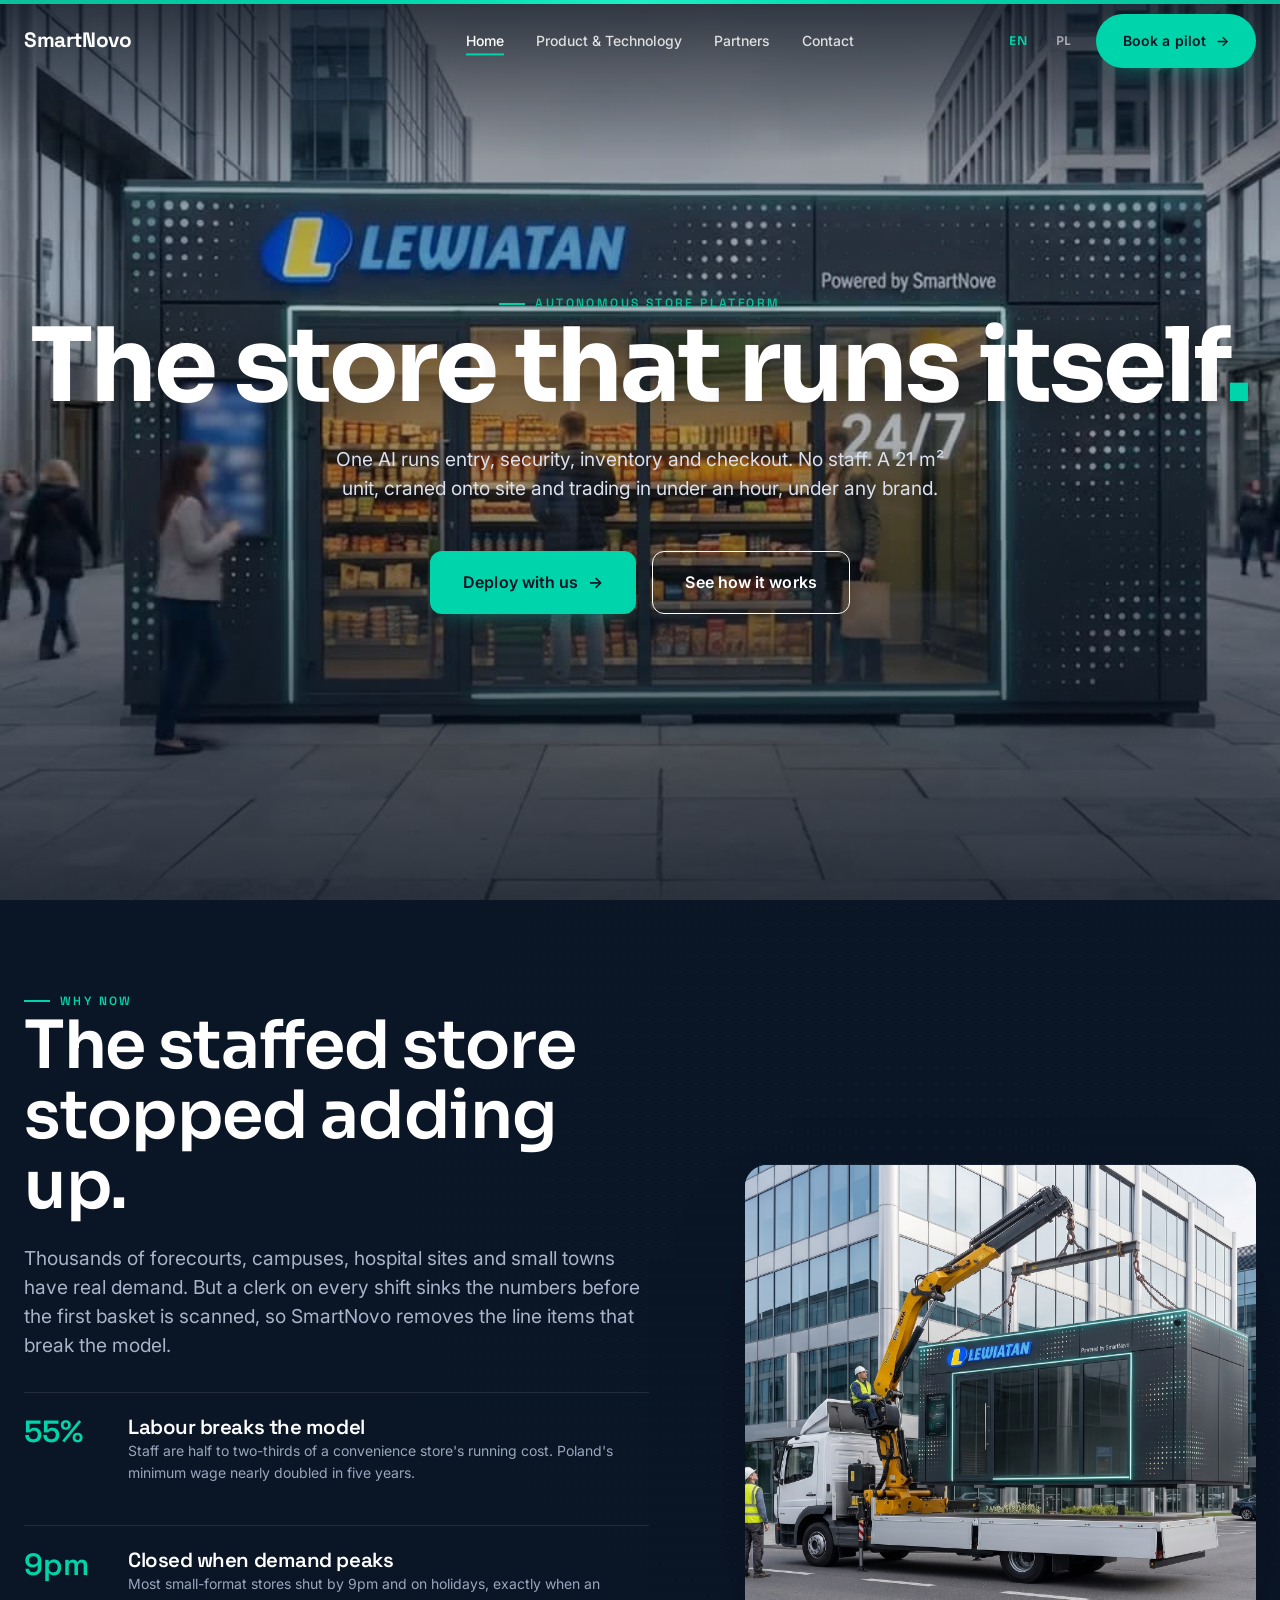
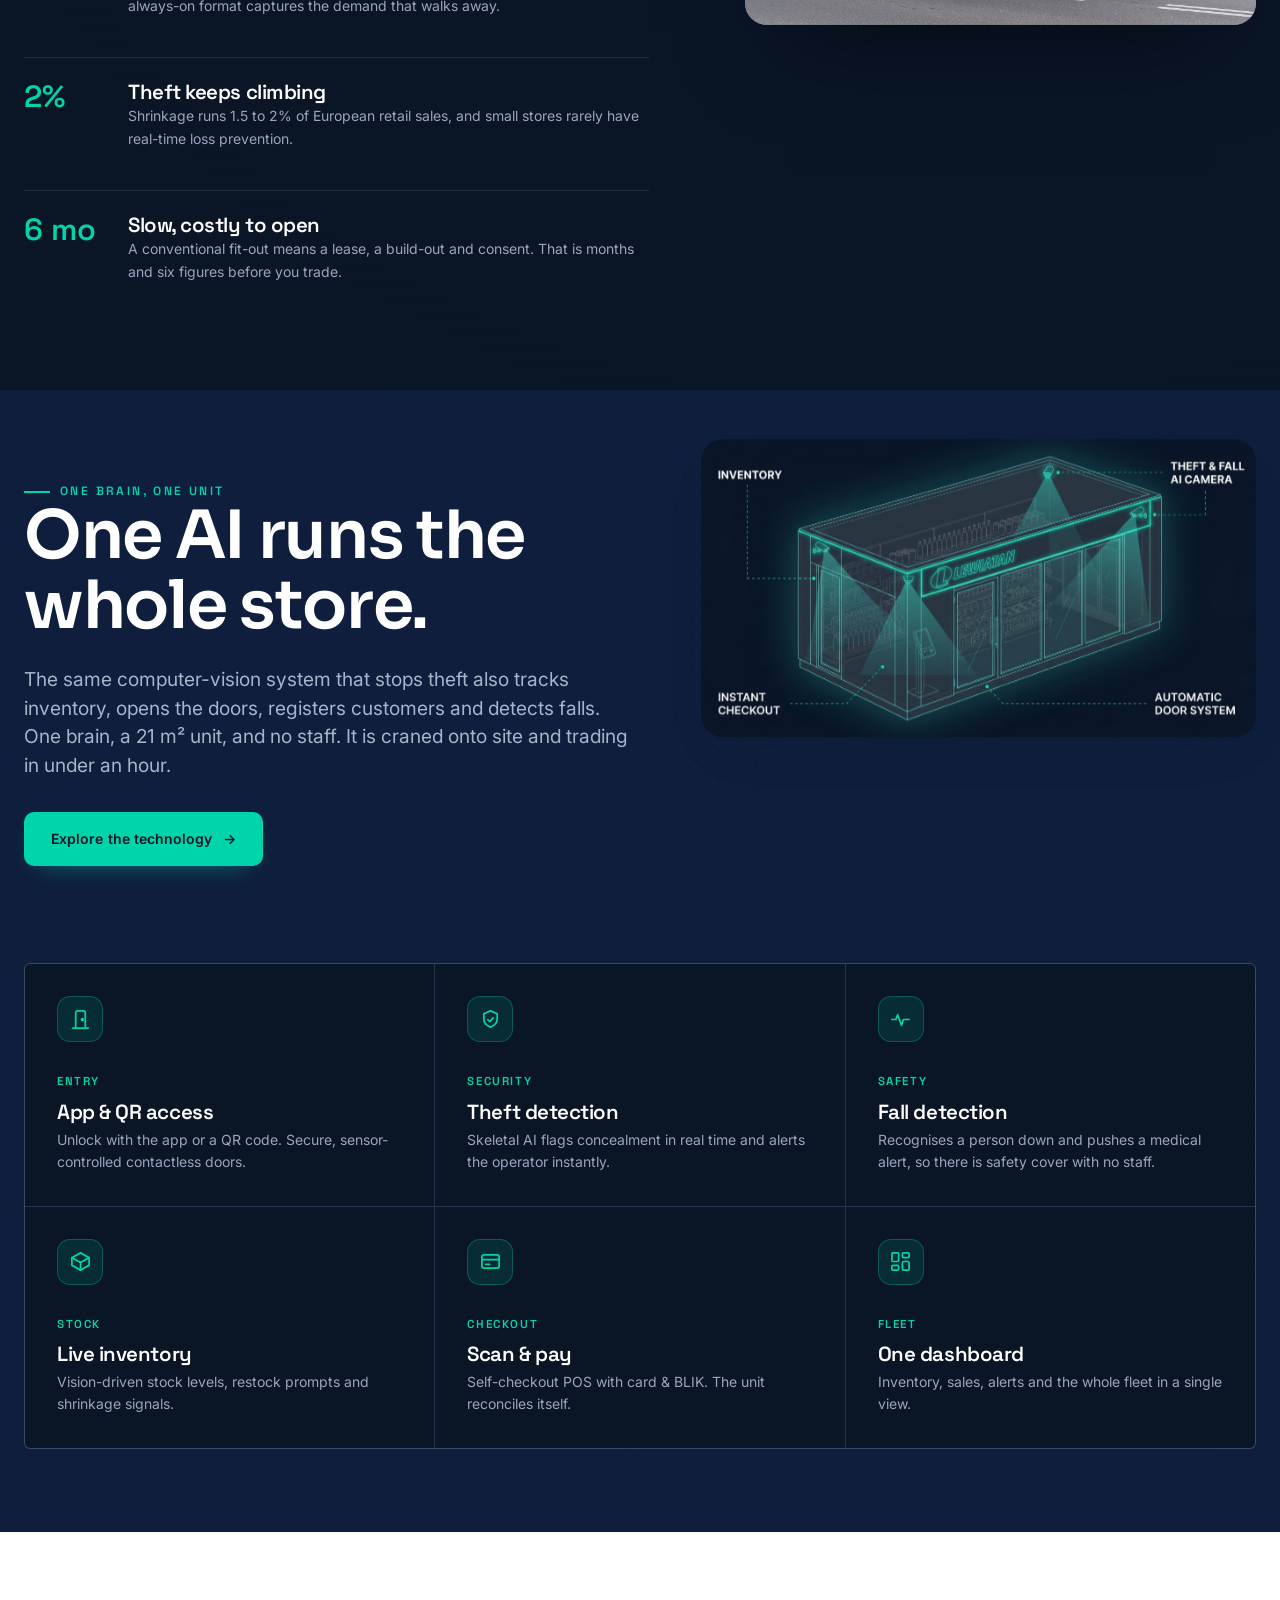
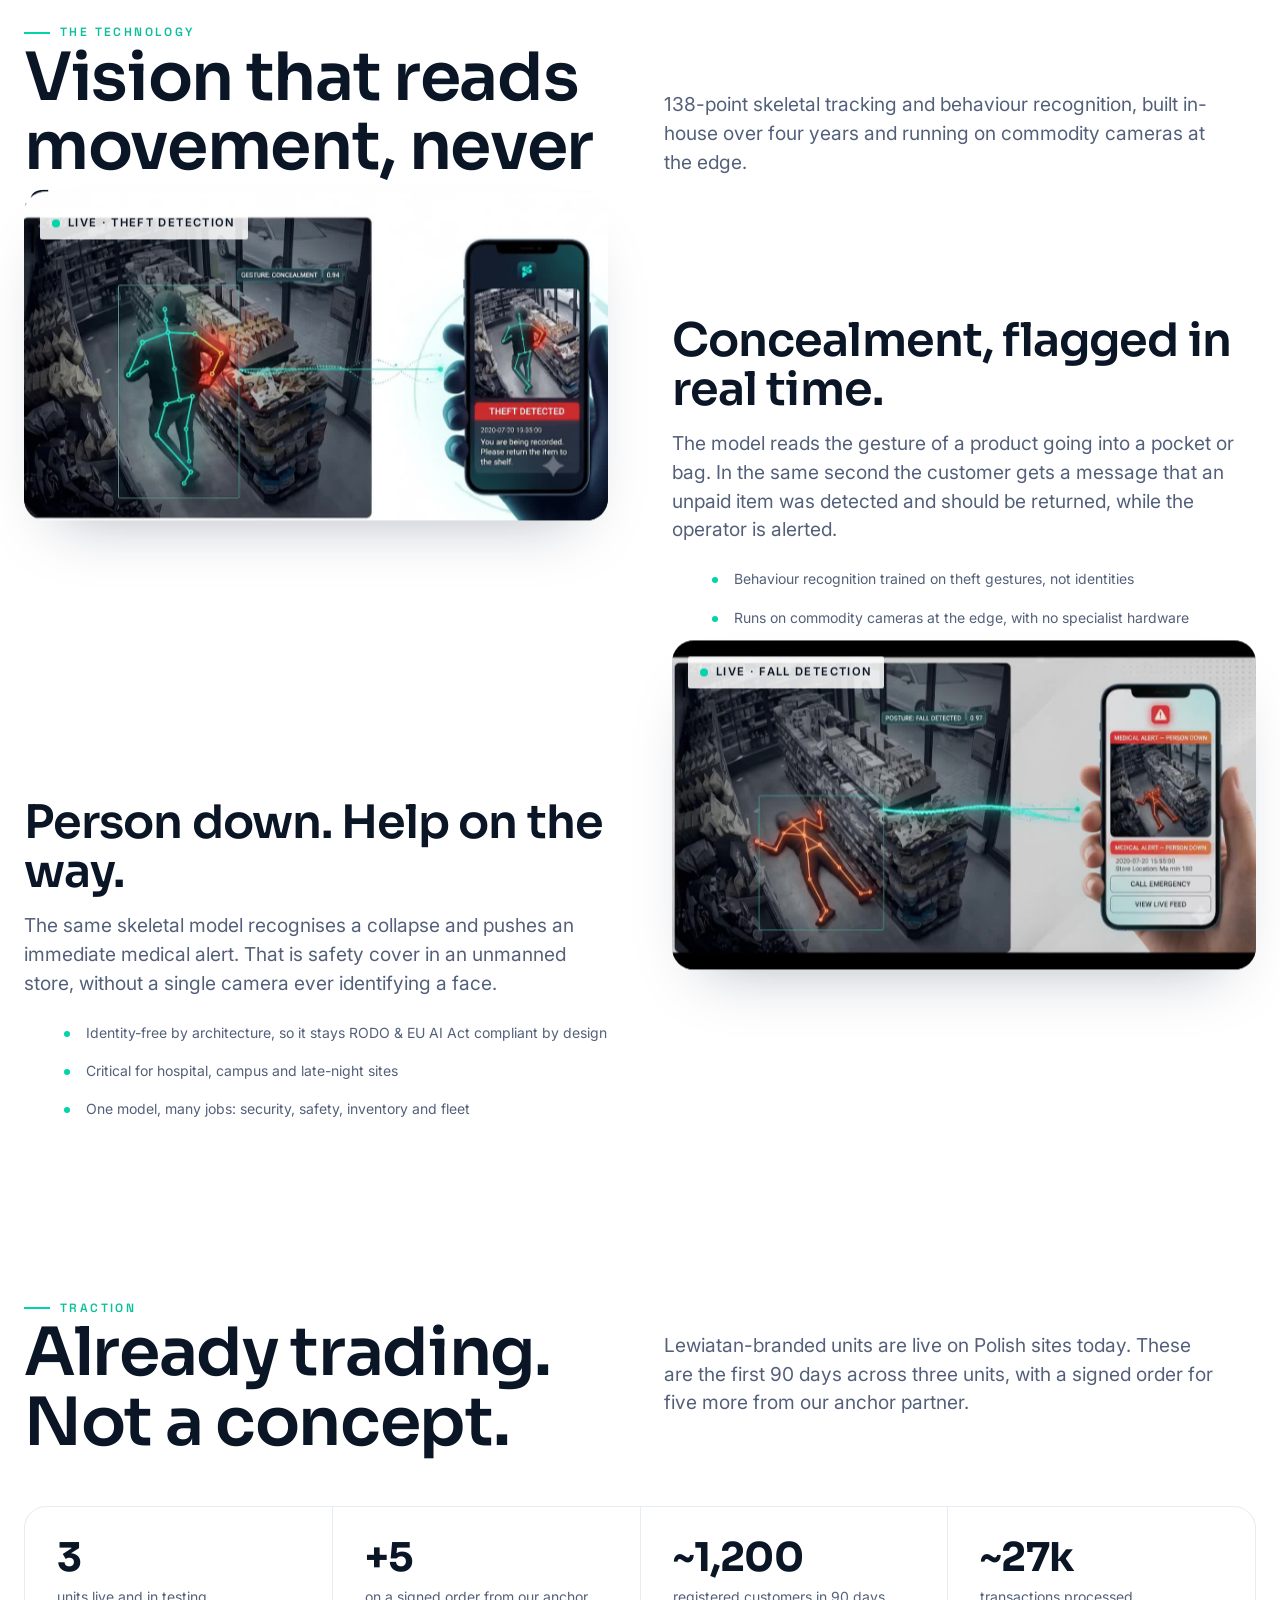
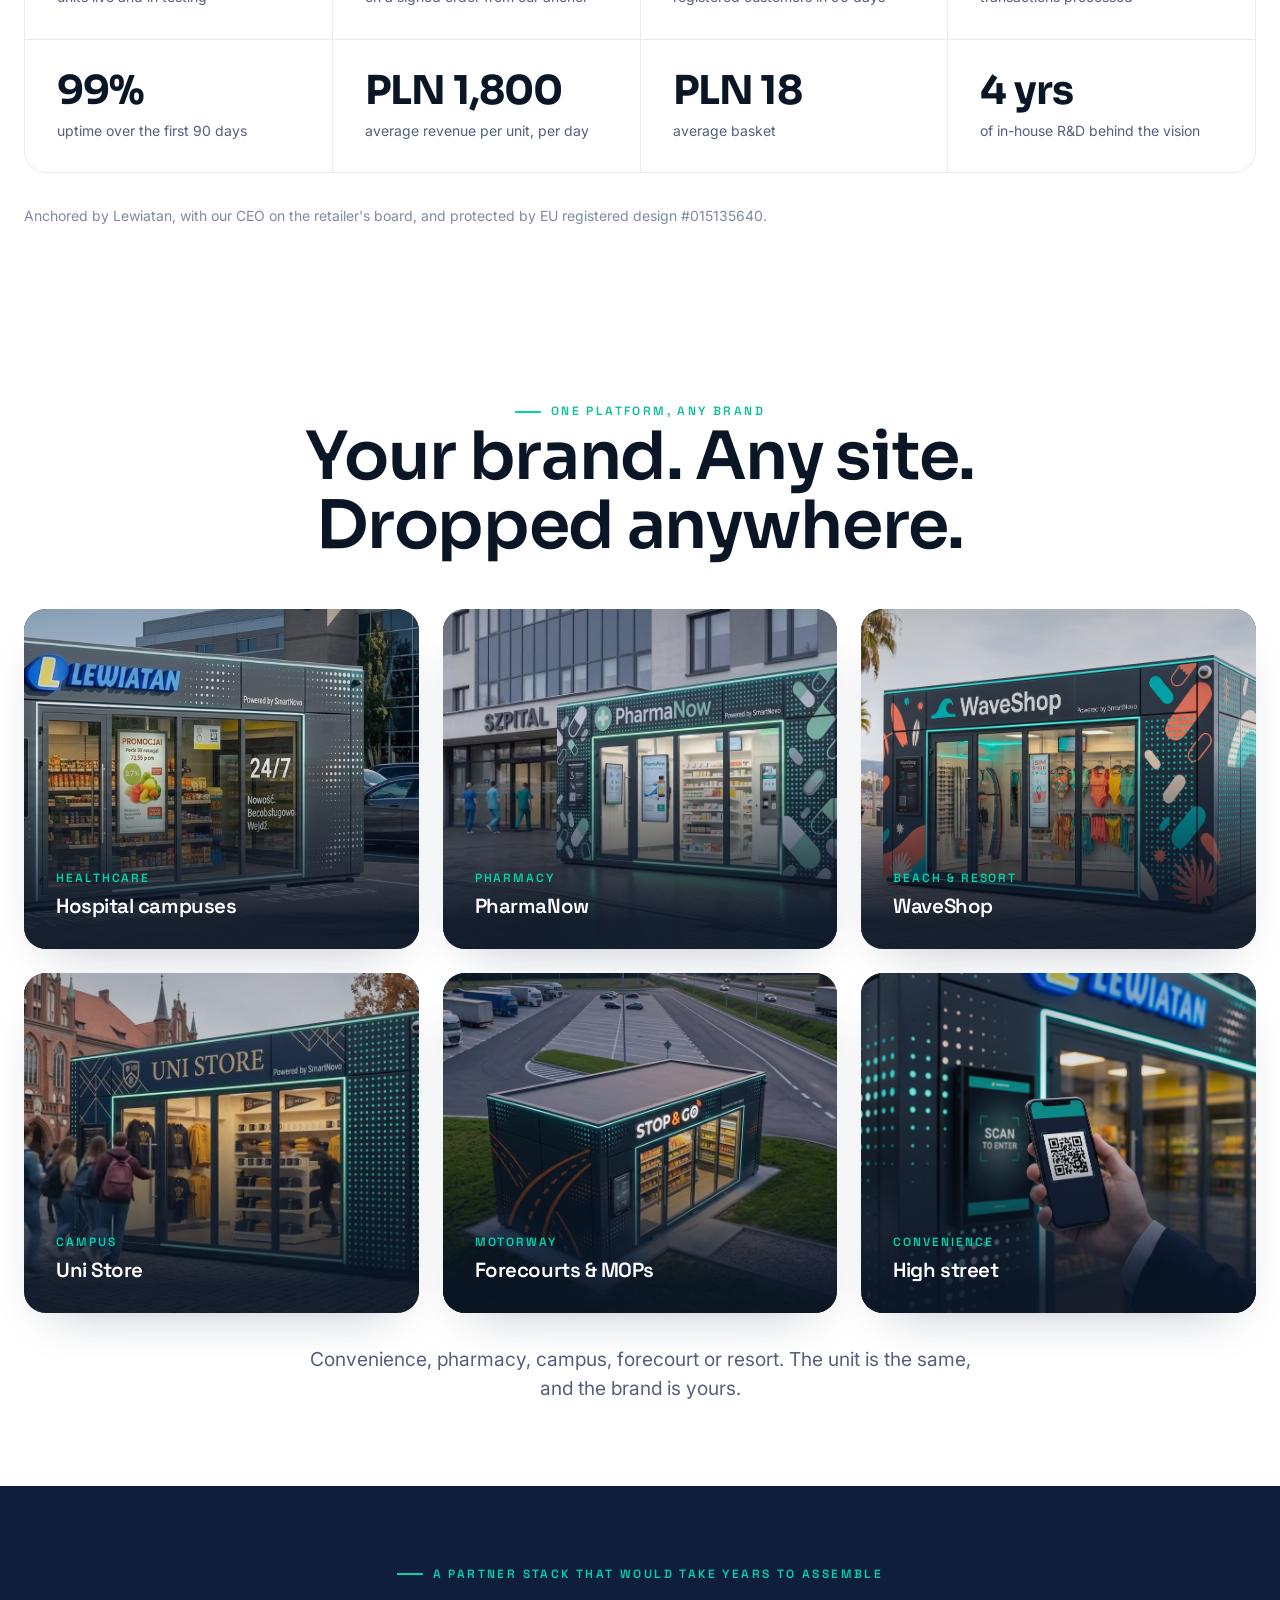
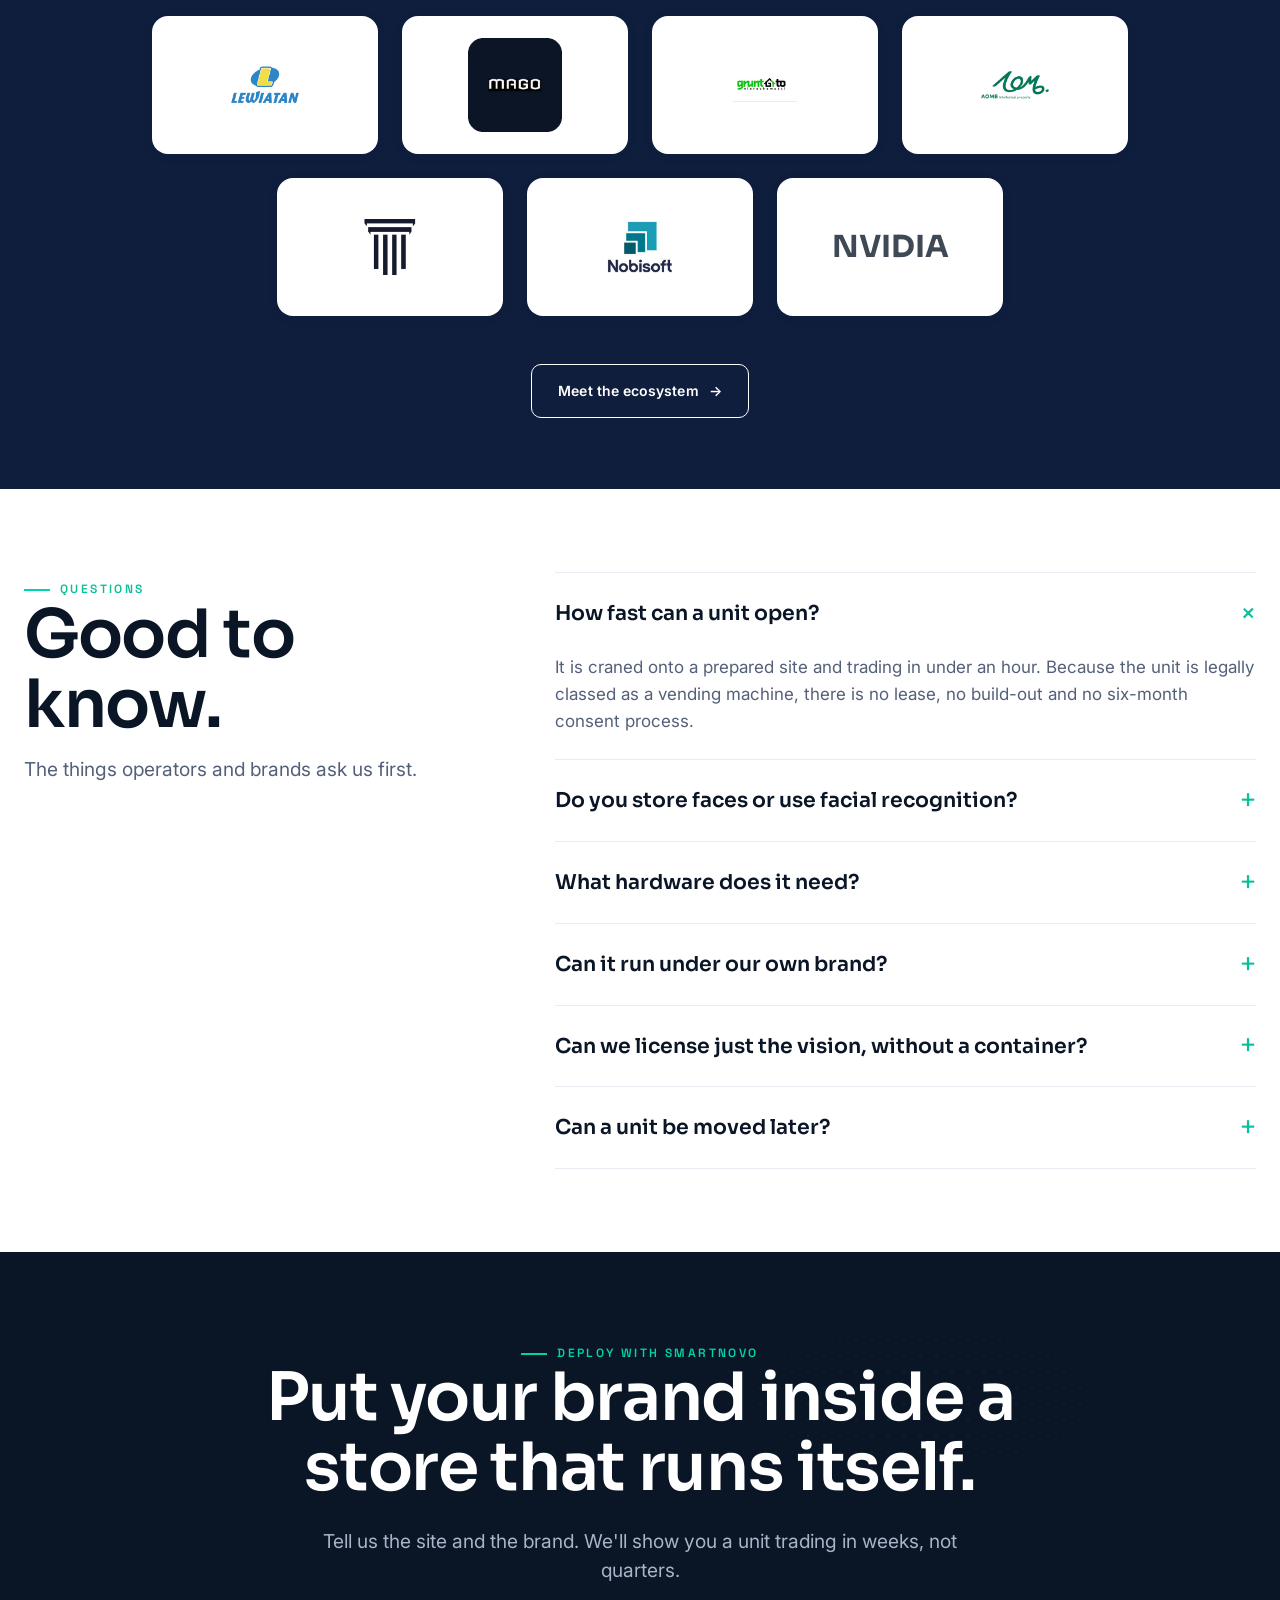
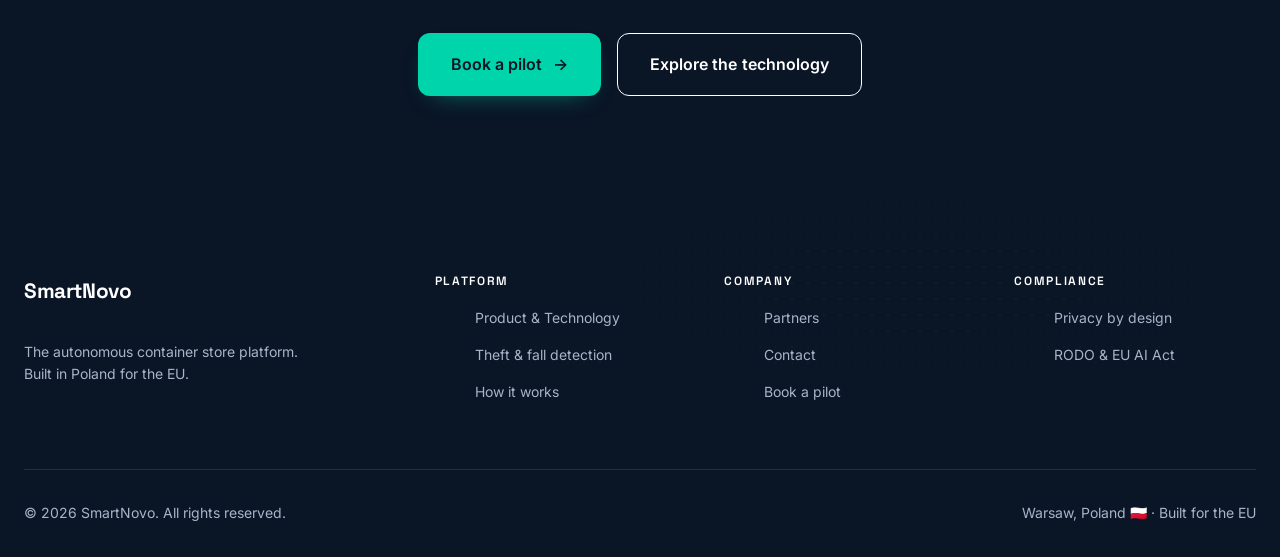
==== index.html @ 21bffcd6 "SmartNovo marketing site: EN + PL, autonomous store platform Static site (HTML/CSS/JS) with hero vid" ====
<!DOCTYPE html>
<html lang="en">
<head>
<meta charset="UTF-8">
<meta name="viewport" content="width=device-width, initial-scale=1.0">
<title>SmartNovo · The store that runs itself</title>
<meta name="description" content="SmartNovo is an autonomous container store platform. One AI runs entry, security, inventory and checkout with no staff, and it relocates in an hour. Built in Poland for the EU.">
<link rel="icon" href="assets/img/favicon.svg" type="image/svg+xml">
<link rel="preconnect" href="https://fonts.googleapis.com">
<link rel="preconnect" href="https://fonts.gstatic.com" crossorigin>
<link href="https://fonts.googleapis.com/css2?family=Sora:wght@400;500;600;700;800&family=Inter:wght@400;500;600;700&family=Space+Grotesk:wght@500;600;700&display=swap" rel="stylesheet">
<link rel="stylesheet" href="css/style.css">
</head>
<body>

<span class="led-topbar"><span class="led-strip"></span></span>

<!-- HEADER -->
<header class="site-header" id="siteHeader">
  <div class="wrap nav">
    <a class="brand" href="index.html" aria-label="SmartNovo home">
      <span class="w">Smart<em>Novo</em></span>
    </a>
    <nav aria-label="Primary">
      <ul class="nav-links" id="navLinks">
        <li><a href="index.html" aria-current="page">Home</a></li>
        <li><a href="product.html">Product &amp; Technology</a></li>
        <li><a href="partners.html">Partners</a></li>
        <li><a href="contact.html">Contact</a></li>
      </ul>
    </nav>
    <div class="nav-cta">
      <div class="lang-switch"><a href="index.html" class="active">EN</a><span class="sep">/</span><a href="pl/index.html">PL</a></div>
      <a class="btn btn--primary" href="contact.html">Book a pilot <span class="arr">→</span></a>
      <button class="burger" id="burger" aria-label="Menu" aria-expanded="false" aria-controls="navLinks"><span></span><span></span><span></span></button>
    </div>
  </div>
</header>

<main>

<!-- HERO: students entering UNI STORE, daylight shifting -->
<section class="hero">
  <video class="hero__video" autoplay muted loop playsinline
         poster="assets/img/poster-cv-eye.jpg" preload="metadata">
    <source src="assets/video/cv-eye.mp4" type="video/mp4">
  </video>
  <div class="hero__scrim"></div>
  <span class="hero__dots" aria-hidden="true"></span>
  <div class="wrap hero__inner">
    <span class="eyebrow">Autonomous store platform</span>
    <h1><span class="word">The</span> <span class="word">store</span> <span class="word">that</span> <span class="word">runs</span> <span class="word">itself<span style="color:var(--teal)">.</span></span></h1>
    <p class="lead">One AI runs entry, security, inventory and checkout. No staff. A 21&nbsp;m² unit,
       craned onto site and trading in under an hour, under any brand.</p>
    <div class="hero__cta">
      <a class="btn btn--primary btn--lg" href="contact.html">Deploy with us <span class="arr">→</span></a>
      <a class="btn btn--ghost btn--lg" href="#how">See how it works</a>
    </div>
  </div>
</section>

<!-- WHY NOW -->
<section class="section dark whynow dot-panel">
  <div class="wrap whynow__grid">
    <div class="reveal">
      <span class="eyebrow">Why now</span>
      <h2 style="font-size:var(--fs-h1); max-width:14ch">The staffed store stopped adding up.</h2>
      <p class="lead" style="margin-top:var(--s3)">Thousands of forecourts, campuses, hospital sites and small towns have
         real demand. But a clerk on every shift sinks the numbers before the first basket is scanned, so SmartNovo removes the
         line items that break the model.</p>
      <div class="whynow__cards reveal-stagger">
        <div class="whynow__card"><div class="big"><span data-count="55" data-suffix="%">55%</span></div>
          <div><h3>Labour breaks the model</h3><p>Staff are half to two-thirds of a convenience store's running cost. Poland's minimum wage nearly doubled in five years.</p></div></div>
        <div class="whynow__card"><div class="big">9pm</div>
          <div><h3>Closed when demand peaks</h3><p>Most small-format stores shut by 9pm and on holidays, exactly when an always-on format captures the demand that walks away.</p></div></div>
        <div class="whynow__card"><div class="big"><span data-count="2" data-suffix="%">2%</span></div>
          <div><h3>Theft keeps climbing</h3><p>Shrinkage runs 1.5 to 2% of European retail sales, and small stores rarely have real-time loss prevention.</p></div></div>
        <div class="whynow__card"><div class="big"><span data-count="6" data-suffix=" mo">6 mo</span></div>
          <div><h3>Slow, costly to open</h3><p>A conventional fit-out means a lease, a build-out and consent. That is months and six figures before you trade.</p></div></div>
      </div>
    </div>
    <div class="whynow__media float-media" style="background-image:url(assets/img/store-crane-delivery.jpg)">
      <video autoplay muted loop playsinline data-play-in-view data-clip-start="0" data-clip-end="3"
             poster="assets/img/store-crane-delivery.jpg" preload="auto">
        <source src="assets/video/crane-lift.mp4" type="video/mp4">
      </video>
    </div>
  </div>
</section>

<!-- AI RUNS THE WHOLE STORE -->
<section class="section navy dot-panel" id="how">
  <div class="wrap">
    <div class="split reveal">
      <div>
        <span class="eyebrow">One brain, one unit</span>
        <h2 style="font-size:var(--fs-h1)">One AI runs the whole store.</h2>
        <p class="lead">The same computer-vision system that stops theft also tracks inventory, opens the doors,
           registers customers and detects falls. One brain, a 21&nbsp;m² unit, and no staff. It is craned onto site and
           trading in under an hour.</p>
        <div class="hero__cta" style="margin-top:var(--s4)">
          <a class="btn btn--primary" href="product.html">Explore the technology <span class="arr">→</span></a>
        </div>
      </div>
      <div class="split__media float-media">
        <video autoplay muted loop playsinline data-play-in-view poster="assets/img/diagram-cutaway.jpg" preload="auto">
          <source src="assets/video/diagram-anim.mp4" type="video/mp4">
        </video>
      </div>
    </div>

    <hr class="dot-divider" style="margin:var(--s7) 0">

    <div class="ai-orbit reveal-stagger">
      <div class="node lift">
        <span class="ic"><svg viewBox="0 0 24 24" fill="none" stroke="currentColor" stroke-width="1.8" stroke-linecap="round" stroke-linejoin="round"><path d="M4 21h16"/><path d="M7 21V5a2 2 0 0 1 2-2h6a2 2 0 0 1 2 2v16"/><circle cx="14" cy="12" r="1"/></svg></span>
        <span class="k">Entry</span><h3>App &amp; QR access</h3><p>Unlock with the app or a QR code. Secure, sensor-controlled contactless doors.</p></div>
      <div class="node lift">
        <span class="ic"><svg viewBox="0 0 24 24" fill="none" stroke="currentColor" stroke-width="1.8" stroke-linecap="round" stroke-linejoin="round"><path d="M12 3l7 3v5c0 4.5-3 7.6-7 9-4-1.4-7-4.5-7-9V6z"/><path d="M9.3 12.3l1.9 1.9 3.6-3.9"/></svg></span>
        <span class="k">Security</span><h3>Theft detection</h3><p>Skeletal AI flags concealment in real time and alerts the operator instantly.</p></div>
      <div class="node lift">
        <span class="ic"><svg viewBox="0 0 24 24" fill="none" stroke="currentColor" stroke-width="1.8" stroke-linecap="round" stroke-linejoin="round"><path d="M3 12h4l2-5 4 11 2-6h6"/></svg></span>
        <span class="k">Safety</span><h3>Fall detection</h3><p>Recognises a person down and pushes a medical alert, so there is safety cover with no staff.</p></div>
      <div class="node lift">
        <span class="ic"><svg viewBox="0 0 24 24" fill="none" stroke="currentColor" stroke-width="1.8" stroke-linecap="round" stroke-linejoin="round"><path d="M21 8l-9-5-9 5 9 5 9-5z"/><path d="M3 8v8l9 5 9-5V8"/><path d="M12 13v8"/></svg></span>
        <span class="k">Stock</span><h3>Live inventory</h3><p>Vision-driven stock levels, restock prompts and shrinkage signals.</p></div>
      <div class="node lift">
        <span class="ic"><svg viewBox="0 0 24 24" fill="none" stroke="currentColor" stroke-width="1.8" stroke-linecap="round" stroke-linejoin="round"><rect x="3" y="5" width="18" height="14" rx="2"/><path d="M3 10h18"/><path d="M7 15h4"/></svg></span>
        <span class="k">Checkout</span><h3>Scan &amp; pay</h3><p>Self-checkout POS with card &amp; BLIK. The unit reconciles itself.</p></div>
      <div class="node lift">
        <span class="ic"><svg viewBox="0 0 24 24" fill="none" stroke="currentColor" stroke-width="1.8" stroke-linecap="round" stroke-linejoin="round"><rect x="3" y="3" width="7" height="9" rx="1.2"/><rect x="14" y="3" width="7" height="5" rx="1.2"/><rect x="14" y="12" width="7" height="9" rx="1.2"/><rect x="3" y="16" width="7" height="5" rx="1.2"/></svg></span>
        <span class="k">Fleet</span><h3>One dashboard</h3><p>Inventory, sales, alerts and the whole fleet in a single view.</p></div>
    </div>
  </div>
</section>

<!-- TECHNOLOGY — WHITE band so white-edged CV videos blend -->
<section class="section tech-white" id="cv">
  <div class="wrap">
    <div class="tech-intro reveal" style="margin-bottom:var(--s6)">
      <div>
        <span class="eyebrow">The technology</span>
        <h2 style="font-size:var(--fs-h1)">Vision that reads movement, never faces.</h2>
      </div>
      <p class="lead">138-point skeletal tracking and behaviour recognition, built in-house over
         four years and running on commodity cameras at the edge.</p>
    </div>

    <!-- Theft -->
    <div class="cv-block reveal">
      <div class="cv-block__media float-media" style="background-image:url(assets/img/poster-theft-detection.jpg)">
        <span class="cv-block__tag"><span class="dot"></span> Live · theft detection</span>
        <video autoplay muted loop playsinline data-play-in-view poster="assets/img/poster-theft-detection.jpg" preload="metadata">
          <source src="assets/video/theft-detection.mp4" type="video/mp4">
        </video>
      </div>
      <div>
        <h2>Concealment, flagged in real time.</h2>
        <p class="lead">The model reads the gesture of a product going into a pocket or bag. In the same second the
           customer gets a message that an unpaid item was detected and should be returned, while the operator is alerted.</p>
        <ul>
          <li>Behaviour recognition trained on theft gestures, not identities</li>
          <li>Runs on commodity cameras at the edge, with no specialist hardware</li>
          <li>Operator and deterrent alerts fire instantly</li>
        </ul>
      </div>
    </div>

    <!-- Fall -->
    <div class="cv-block cv-block--rev reveal" style="margin-top:var(--s8)">
      <div class="cv-block__media float-media" style="background-image:url(assets/img/poster-fall-detection.jpg)">
        <span class="cv-block__tag"><span class="dot"></span> Live · fall detection</span>
        <video autoplay muted loop playsinline data-play-in-view data-clip-start="3" poster="assets/img/poster-fall-detection.jpg" preload="auto">
          <source src="assets/video/fall-detection.mp4" type="video/mp4">
        </video>
      </div>
      <div>
        <h2>Person down. Help on the way.</h2>
        <p class="lead">The same skeletal model recognises a collapse and pushes an immediate medical alert. That is safety
           cover in an unmanned store, without a single camera ever identifying a face.</p>
        <ul>
          <li>Identity-free by architecture, so it stays RODO &amp; EU AI Act compliant by design</li>
          <li>Critical for hospital, campus and late-night sites</li>
          <li>One model, many jobs: security, safety, inventory and fleet</li>
        </ul>
      </div>
    </div>
  </div>
</section>

<!-- TRACTION — real numbers from live units -->
<section class="section traction reveal">
  <div class="wrap">
    <div class="tech-intro" style="margin-bottom:var(--s5)">
      <div>
        <span class="eyebrow">Traction</span>
        <h2 style="font-size:var(--fs-h1)">Already trading. Not a concept.</h2>
      </div>
      <p class="lead">Lewiatan-branded units are live on Polish sites today. These are the first 90 days
         across three units, with a signed order for five more from our anchor partner.</p>
    </div>
    <div class="metric-grid reveal-stagger">
      <div class="metric"><div class="m-num">3</div><div class="m-lbl">units live and in testing</div></div>
      <div class="metric"><div class="m-num">+5</div><div class="m-lbl">on a signed order from our anchor</div></div>
      <div class="metric"><div class="m-num">~1,200</div><div class="m-lbl">registered customers in 90 days</div></div>
      <div class="metric"><div class="m-num">~27k</div><div class="m-lbl">transactions processed</div></div>
      <div class="metric"><div class="m-num">99%</div><div class="m-lbl">uptime over the first 90 days</div></div>
      <div class="metric"><div class="m-num">PLN 1,800</div><div class="m-lbl">average revenue per unit, per day</div></div>
      <div class="metric"><div class="m-num">PLN 18</div><div class="m-lbl">average basket</div></div>
      <div class="metric"><div class="m-num">4 yrs</div><div class="m-lbl">of in-house R&amp;D behind the vision</div></div>
    </div>
    <p class="foot-note">Anchored by Lewiatan, with our CEO on the retailer's board, and protected by EU registered design&nbsp;#015135640.</p>
  </div>
</section>

<!-- ANY BRAND, ANY SITE -->
<section class="section">
  <div class="wrap reveal" style="text-align:center; margin-inline:auto">
    <span class="eyebrow" style="justify-content:center">One platform, any brand</span>
    <h2 style="font-size:var(--fs-h1)">Your brand. Any site.<br>Dropped anywhere.</h2>
  </div>
  <div class="wrap reveal-stagger ind-grid" style="margin-top:var(--s5)">
    <article class="ind-card lift" style="min-height:340px">
      <img src="assets/img/store-hospital-day.png" alt="Lewiatan SmartNovo unit on a hospital campus">
      <div class="body"><span class="k">Healthcare</span><h3>Hospital campuses</h3></div>
    </article>
    <article class="ind-card lift" style="min-height:340px">
      <video autoplay muted loop playsinline data-play-in-view poster="assets/img/poster-pharmacy.jpg" preload="metadata">
        <source src="assets/video/pharmacy.mp4" type="video/mp4"></video>
      <div class="body"><span class="k">Pharmacy</span><h3>PharmaNow</h3></div>
    </article>
    <article class="ind-card lift" style="min-height:340px">
      <img src="assets/img/store-beach-waveshop.jpg" alt="WaveShop seasonal unit on a boardwalk">
      <div class="body"><span class="k">Beach &amp; resort</span><h3>WaveShop</h3></div>
    </article>
    <article class="ind-card lift" style="min-height:340px">
      <video autoplay muted loop playsinline data-play-in-view poster="assets/img/poster-entering-uni.jpg" preload="metadata">
        <source src="assets/video/entering-uni.mp4" type="video/mp4"></video>
      <div class="body"><span class="k">Campus</span><h3>Uni Store</h3></div>
    </article>
    <article class="ind-card lift" style="min-height:340px">
      <video autoplay muted loop playsinline data-play-in-view poster="assets/img/poster-hero-reststop.jpg" preload="metadata">
        <source src="assets/video/rest-stop.mp4" type="video/mp4"></video>
      <div class="body"><span class="k">Motorway</span><h3>Forecourts &amp; MOPs</h3></div>
    </article>
    <article class="ind-card lift" style="min-height:340px">
      <img src="assets/img/store-scan-enter.jpg" alt="Customer scanning to enter a SmartNovo convenience unit">
      <div class="body"><span class="k">Convenience</span><h3>High street</h3></div>
    </article>
  </div>
  <p class="lead reveal" style="text-align:center; margin:var(--s4) auto 0">Convenience, pharmacy, campus, forecourt or
     resort. The unit is the same, and the brand is yours.</p>
</section>

<!-- PARTNER MARQUEE -->
<section class="section--tight navy">
  <div class="wrap reveal" style="text-align:center; margin-bottom:var(--s4)">
    <span class="eyebrow" style="justify-content:center">A partner stack that would take years to assemble</span>
  </div>
  <div class="wrap partner-logos reveal-stagger">
    <span class="logo-tile"><img src="assets/img/partners/p_lewiatan.png" alt="Lewiatan" loading="lazy"></span>
    <span class="logo-tile"><img src="assets/img/partners/p_mago.png" alt="MAGO SA" loading="lazy"></span>
    <span class="logo-tile"><img src="assets/img/partners/p_grunto.png" alt="Grunto.pl" loading="lazy"></span>
    <span class="logo-tile"><img src="assets/img/partners/p_aomb.png" alt="AOMB Polska" loading="lazy"></span>
    <span class="logo-tile"><img src="assets/img/partners/p_jablonski.png" alt="Jabłoński Szczucki" loading="lazy"></span>
    <span class="logo-tile"><img src="assets/img/partners/p_nobisoft.png" alt="Nobisoft / opvo.io" loading="lazy"></span>
    <span class="logo-tile"><span class="txt">NVIDIA</span></span>
  </div>
  <div class="wrap reveal" style="text-align:center; margin-top:var(--s5)">
    <a class="btn btn--ghost" href="partners.html">Meet the ecosystem <span class="arr">→</span></a>
  </div>
</section>

<!-- FAQ -->
<section class="section faq-section">
  <div class="wrap faq reveal">
    <div>
      <span class="eyebrow">Questions</span>
      <h2 style="font-size:var(--fs-h1)">Good to know.</h2>
      <p class="lead" style="margin-top:var(--s2)">The things operators and brands ask us first.</p>
    </div>
    <div class="faq-list">
      <details class="faq-item" open>
        <summary>How fast can a unit open?</summary>
        <div class="faq-a">It is craned onto a prepared site and trading in under an hour. Because the unit is legally classed as a vending machine, there is no lease, no build-out and no six-month consent process.</div>
      </details>
      <details class="faq-item">
        <summary>Do you store faces or use facial recognition?</summary>
        <div class="faq-a">No. The vision system reads body movement through 138-point skeletal tracking, never a face. It is identity-free by architecture, which keeps it aligned with RODO and the EU AI Act by design.</div>
      </details>
      <details class="faq-item">
        <summary>What hardware does it need?</summary>
        <div class="faq-a">Commodity cameras at the edge. There is no specialist hardware to buy, and the same model handles entry, theft, falls, inventory and checkout.</div>
      </details>
      <details class="faq-item">
        <summary>Can it run under our own brand?</summary>
        <div class="faq-a">Yes. The 21 m² unit is the same underneath; the brand on the outside is yours. Convenience, pharmacy, campus, forecourt or resort.</div>
      </details>
      <details class="faq-item">
        <summary>Can we license just the vision, without a container?</summary>
        <div class="faq-a">Yes. Theft and fall detection can run on the cameras you already have, with no container required.</div>
      </details>
      <details class="faq-item">
        <summary>Can a unit be moved later?</summary>
        <div class="faq-a">Yes. A unit relocates to a new site in under an hour as demand shifts, so a slow location is never a stranded asset.</div>
      </details>
    </div>
  </div>
</section>

<!-- CTA -->
<section class="section dark cta-band dot-panel">
  <div class="wrap reveal">
    <span class="eyebrow" style="justify-content:center">Deploy with SmartNovo</span>
    <h2>Put your brand inside a store that runs itself.</h2>
    <p class="lead">Tell us the site and the brand. We'll show you a unit trading in weeks, not quarters.</p>
    <div class="row">
      <a class="btn btn--primary btn--lg" href="contact.html">Book a pilot <span class="arr">→</span></a>
      <a class="btn btn--ghost btn--lg" href="product.html">Explore the technology</a>
    </div>
  </div>
</section>

</main>

<!-- FOOTER -->
<footer class="site-footer dot-panel">
  <div class="wrap">
    <div class="foot-top">
      <div>
        <a class="brand" href="index.html"><span class="w">Smart<em>Novo</em></span></a>
        <p style="margin-top:var(--s2)">The autonomous container store platform. Built in Poland for the EU.</p>
      </div>
      <div class="foot-col"><h4>Platform</h4><ul>
        <li><a href="product.html">Product &amp; Technology</a></li>
        <li><a href="product.html#cv">Theft &amp; fall detection</a></li>
        <li><a href="index.html#how">How it works</a></li>
      </ul></div>
      <div class="foot-col"><h4>Company</h4><ul>
        <li><a href="partners.html">Partners</a></li>
        <li><a href="contact.html">Contact</a></li>
        <li><a href="contact.html">Book a pilot</a></li>
      </ul></div>
      <div class="foot-col"><h4>Compliance</h4><ul>
        <li><a href="product.html#privacy">Privacy by design</a></li>
        <li><a href="product.html#privacy">RODO &amp; EU AI Act</a></li>
      </ul></div>
    </div>
    <div class="foot-bottom">
      <span>© 2026 SmartNovo. All rights reserved.</span>
      <span>Warsaw, Poland 🇵🇱 · Built for the EU</span>
    </div>
  </div>
</footer>

<script src="js/main.js"></script>
</body>
</html>
---- css/style.css ----
:root {
  --obsidian:#0A1526; --navy:#0F1E3D; --teal:#00D4AA; --teal-bright:#1cf0c4; --teal-dim:#0bbf9a;
  --paper:#FBFBF8; --paper-2:#F2F2EC; --ink:#0A1526; --muted:#5b6577; --muted-2:#8a93a6;
  --on-dark:#aab4c9; --on-dark-2:#6f7c95; --line:#e7e6df; --line-2:#d8d7ce;
  --line-dark:rgba(255,255,255,.10); --line-dark-2:rgba(255,255,255,.16);
  --fs-display:clamp(3rem,8vw,7.5rem); --fs-h1:clamp(2.3rem,5.2vw,4.4rem); --fs-h2:clamp(1.9rem,3.6vw,3.1rem);
  --fs-h3:clamp(1.15rem,1.6vw,1.45rem); --fs-lead:clamp(1.1rem,1.5vw,1.45rem); --fs-body:1.0625rem;
  --fs-sm:0.875rem; --fs-xs:0.75rem;
  --s1:8px; --s2:16px; --s3:24px; --s4:32px; --s5:48px; --s6:64px; --s7:96px; --s8:128px; --s9:200px;
  --maxw:1280px; --ease:cubic-bezier(.2,.7,.2,1); --ease-out:cubic-bezier(.16,1,.3,1);
  --dot-color:rgba(0,212,170,.16); --dot-color-bright:rgba(0,212,170,.5);
}
*,*::before,*::after{box-sizing:border-box}*{margin:0}
html{scroll-behavior:smooth;-webkit-text-size-adjust:100%}
body{font-family:'Inter',system-ui,-apple-system,sans-serif;font-size:var(--fs-body);line-height:1.6;color:var(--ink);background:var(--paper);-webkit-font-smoothing:antialiased;text-rendering:optimizeLegibility;overflow-x:hidden}
img,video{display:block;max-width:100%}a{color:inherit;text-decoration:none}
h1,h2,h3,h4{font-family:'Space Grotesk','Inter',sans-serif;font-weight:600;line-height:1.03;letter-spacing:-.022em}
.wrap{width:100%;max-width:var(--maxw);margin-inline:auto;padding-inline:var(--s3)}
.section{padding-block:var(--s8);position:relative}.section--tight{padding-block:var(--s7)}
.dark{background:var(--obsidian);color:var(--paper)}.dark h1,.dark h2,.dark h3{color:var(--paper)}
.navy{background:var(--navy);color:var(--paper)}

.dots{background-image:radial-gradient(var(--dot-color) 1.4px,transparent 1.5px);background-size:18px 18px}
.led-strip{height:3px;width:100%;background-image:radial-gradient(circle,var(--teal) 1.5px,transparent 2px);background-size:14px 3px;background-repeat:repeat-x;animation:ledrun 1.4s linear infinite;opacity:.85}
@keyframes ledrun{from{background-position:0 0}to{background-position:14px 0}}
.dot-panel{position:relative;overflow:hidden}
.dot-panel::before{content:"";position:absolute;inset:0;z-index:0;background-image:radial-gradient(var(--dot-color) 1.4px,transparent 1.6px);background-size:16px 16px;opacity:.8;-webkit-mask-image:linear-gradient(120deg,transparent 0%,#000 35%,#000 65%,transparent 100%);mask-image:linear-gradient(120deg,transparent 0%,#000 35%,#000 65%,transparent 100%);animation:dotshimmer 6s linear infinite}
@keyframes dotshimmer{from{-webkit-mask-position:-60% 0;mask-position:-60% 0}to{-webkit-mask-position:160% 0;mask-position:160% 0}}
.dot-panel>*{position:relative;z-index:1}

.eyebrow{font-size:var(--fs-xs);font-weight:600;letter-spacing:.2em;text-transform:uppercase;color:var(--teal-dim);display:inline-flex;align-items:center;gap:10px}
.eyebrow::before{content:"";width:26px;height:2px;background:var(--teal);display:inline-block;animation:barpulse 2.4s var(--ease) infinite}
@keyframes barpulse{0%,100%{width:26px;opacity:1}50%{width:38px;opacity:.6}}
.dark .eyebrow,.navy .eyebrow{color:var(--teal)}
.lead{font-size:var(--fs-lead);color:var(--muted);max-width:56ch;line-height:1.5}
.dark .lead,.navy .lead{color:var(--on-dark)}

.btn{display:inline-flex;align-items:center;gap:10px;font-weight:600;font-size:var(--fs-sm);padding:15px 26px;border-radius:2px;cursor:pointer;position:relative;overflow:hidden;border:1px solid transparent;white-space:nowrap;transition:transform .3s var(--ease),background .3s var(--ease),color .3s var(--ease),border-color .3s var(--ease)}
.btn--primary{background:var(--teal);color:var(--obsidian)}
.btn--primary:hover{background:var(--teal-bright);transform:translateY(-2px);box-shadow:0 12px 30px -12px rgba(0,212,170,.6)}
.btn--ghost{background:transparent;border-color:currentColor;color:inherit}
.btn--ghost:hover{border-color:var(--teal);color:var(--teal);transform:translateY(-2px)}
.btn--lg{padding:18px 32px;font-size:1rem}
.btn .arr{transition:transform .3s var(--ease)}.btn:hover .arr{transform:translateX(5px)}

.led-topbar{height:3px;background:var(--obsidian);position:relative;z-index:60}.led-topbar .led-strip{position:absolute;inset:0}
.site-header{position:sticky;top:0;z-index:50;background:rgba(8,17,31,.95);backdrop-filter:saturate(180%) blur(18px);border-bottom:1px solid var(--line-dark);color:var(--paper);transition:background .4s var(--ease)}
.site-header::after{content:"";position:absolute;inset:0;pointer-events:none;background-image:radial-gradient(rgba(0,212,170,.10) 1px,transparent 1.3px);background-size:16px 16px;-webkit-mask-image:linear-gradient(90deg,transparent,#000 70%);mask-image:linear-gradient(90deg,transparent,#000 70%);opacity:.6}
.site-header.solid{background:#0A1526;border-bottom:1px solid var(--line-dark-2)}
.nav{display:flex;align-items:center;justify-content:space-between;height:74px;position:relative;z-index:2}
.brand{display:inline-flex;align-items:center;gap:11px;font-family:'Space Grotesk';font-weight:700;font-size:1.3rem;letter-spacing:-.02em;color:var(--paper)}
.brand .glyph{width:30px;height:30px;flex:none;border-radius:6px;position:relative;background:var(--obsidian);border:1px solid var(--line-dark-2);overflow:hidden;display:grid;place-items:center}
.brand .glyph i{width:30px;height:30px;position:absolute;inset:0;background-image:radial-gradient(var(--dot-color-bright) 1.4px,transparent 1.6px);background-size:6px 6px;-webkit-mask-image:linear-gradient(135deg,transparent 30%,#000 50%,transparent 70%);mask-image:linear-gradient(135deg,transparent 30%,#000 50%,transparent 70%);animation:dotshimmer 3.5s linear infinite}
.brand .glyph b{position:relative;z-index:1;color:var(--teal);font-size:1rem;font-weight:700}
.brand .w{color:var(--paper)}.brand .w em{font-style:normal;color:var(--teal)}
.nav-links{display:flex;gap:var(--s4);list-style:none;align-items:center}
.nav-links a{font-size:var(--fs-sm);font-weight:500;color:var(--on-dark);position:relative;padding-block:6px;transition:color .2s}
.nav-links a:hover,.nav-links a[aria-current="page"]{color:var(--paper)}
.nav-links a::after{content:"";position:absolute;left:0;bottom:0;width:0;height:2px;background:var(--teal);transition:width .3s var(--ease)}
.nav-links a:hover::after,.nav-links a[aria-current="page"]::after{width:100%}
.nav-cta{display:flex;align-items:center;gap:var(--s2)}
.burger{display:none;background:none;border:0;cursor:pointer;width:42px;height:42px;color:var(--paper)}
.burger span{display:block;width:22px;height:2px;background:currentColor;margin:4px auto;transition:.3s}

.hero{position:relative;min-height:100vh;display:flex;align-items:flex-end;color:var(--paper);overflow:hidden;background:var(--obsidian)}
.hero__video{position:absolute;inset:0;width:100%;height:100%;object-fit:cover}
.hero__scrim{position:absolute;inset:0;background:linear-gradient(to top,rgba(10,21,38,.95) 0%,rgba(10,21,38,.35) 42%,rgba(10,21,38,.6) 100%)}
.hero__dots{position:absolute;inset:0;z-index:1;opacity:.5;background-image:radial-gradient(rgba(0,212,170,.22) 1.2px,transparent 1.4px);background-size:22px 22px;-webkit-mask-image:radial-gradient(ellipse at 75% 40%,#000,transparent 70%);mask-image:radial-gradient(ellipse at 75% 40%,#000,transparent 70%)}
.hero__inner{position:relative;z-index:2;width:100%;padding-bottom:var(--s8)}
.hero h1{font-size:var(--fs-display);max-width:16ch}
.hero .word{display:inline-block;opacity:0;transform:translateY(40px);animation:wordup .9s var(--ease-out) forwards}
@keyframes wordup{to{opacity:1;transform:none}}
.hero .lead{color:#dbe1ec;margin-top:var(--s3);max-width:52ch;opacity:0;animation:fadein 1s var(--ease-out) .7s forwards}
.hero__cta{display:flex;gap:var(--s2);margin-top:var(--s5);flex-wrap:wrap;opacity:0;animation:fadein 1s var(--ease-out) .95s forwards}
@keyframes fadein{to{opacity:1}}
.hero__meta{position:absolute;right:var(--s3);bottom:var(--s5);z-index:2;text-align:right;font-size:var(--fs-sm);color:var(--on-dark);border-right:2px solid var(--teal);padding-right:var(--s2);line-height:1.5;opacity:0;animation:fadein 1s 1.2s forwards}
.scroll-cue{position:absolute;left:var(--s3);bottom:var(--s4);z-index:2;font-size:var(--fs-xs);letter-spacing:.2em;text-transform:uppercase;color:var(--on-dark);display:flex;align-items:center;gap:10px;opacity:0;animation:fadein 1s 1.4s forwards}
.scroll-cue .line{width:1px;height:34px;background:linear-gradient(var(--teal),transparent);animation:scrolldown 2s var(--ease) infinite;transform-origin:top}
@keyframes scrolldown{0%{transform:scaleY(0)}40%{transform:scaleY(1)}100%{transform:scaleY(0);transform-origin:bottom}}
@media (max-width:720px){.hero__meta{display:none}}

.stripe{display:grid;grid-template-columns:repeat(4,1fr);border-top:1px solid var(--line-dark)}
.stripe>div{padding:var(--s5) var(--s3);border-right:1px solid var(--line-dark);position:relative}
.stripe>div:last-child{border-right:0}
.stripe .num{font-family:'Space Grotesk';font-size:clamp(1.9rem,3.2vw,2.8rem);font-weight:600;color:var(--paper)}
.stripe .lbl{font-size:var(--fs-sm);color:var(--on-dark);margin-top:6px}
@media (max-width:720px){.stripe{grid-template-columns:repeat(2,1fr)}}

.whynow{position:relative}
.whynow__head h2{font-size:var(--fs-h1)}
.curves{display:grid;gap:0}
.curve{display:grid;grid-template-columns:auto 1fr;gap:var(--s3);align-items:start;padding:var(--s4) 0;border-top:1px solid var(--line-dark);transition:padding-left .4s var(--ease)}
.curve:last-child{border-bottom:1px solid var(--line-dark)}
.curve:hover{padding-left:var(--s2)}
.curve .idx{font-family:'Space Grotesk';font-weight:600;color:var(--teal);font-size:var(--fs-sm);padding-top:4px;min-width:30px}
.curve h3{font-size:var(--fs-h3);margin-bottom:6px;color:var(--paper)}
.curve p{font-size:var(--fs-sm);color:var(--on-dark);max-width:46ch}
.curve .meter{height:4px;background:var(--line-dark);border-radius:2px;margin-top:var(--s2);overflow:hidden}
.curve .meter span{display:block;height:100%;width:0;background:linear-gradient(90deg,var(--teal-dim),var(--teal));border-radius:2px;transition:width 1.3s var(--ease-out)}
.curve.in .meter span{width:var(--w,70%)}
@media (max-width:900px){.whynow__grid{grid-template-columns:1fr;gap:var(--s5)}}

.split{display:grid;grid-template-columns:1.05fr .95fr;gap:var(--s6);align-items:center}
.split--reverse .split__media{order:2}
.split__media{position:relative;border-radius:6px;overflow:hidden}
.split__media img,.split__media video{width:100%;border-radius:6px}
.split h2{font-size:var(--fs-h2);margin-bottom:var(--s3)}.split .lead{margin-bottom:var(--s4)}
@media (max-width:900px){.split{grid-template-columns:1fr;gap:var(--s4)}.split--reverse .split__media{order:0}}

.steps{list-style:none;counter-reset:step;display:grid;gap:0}
.steps li{display:grid;grid-template-columns:auto 1fr;gap:var(--s3);align-items:start;padding:var(--s3) 0;border-bottom:1px solid var(--line)}
.dark .steps li,.navy .steps li{border-color:var(--line-dark)}
.steps li:last-child{border-bottom:0}
.steps li::before{counter-increment:step;content:counter(step,decimal-leading-zero);font-family:'Space Grotesk';font-weight:600;color:var(--teal-dim);font-size:var(--fs-sm);padding-top:3px;min-width:30px}
.navy .steps li::before,.dark .steps li::before{color:var(--teal)}
.steps h3{font-size:var(--fs-h3);margin-bottom:3px}.steps p{color:var(--muted);font-size:var(--fs-sm)}
.navy .steps p,.dark .steps p{color:var(--on-dark)}

.cv-wrap{background:var(--paper);color:var(--ink)}
.cv-block{display:grid;grid-template-columns:1fr 1fr;gap:var(--s6);align-items:center}
.cv-block+.cv-block{margin-top:var(--s8)}
.cv-block--rev .cv-block__media{order:2}
.cv-block__media{position:relative;border-radius:8px;overflow:hidden;background:#fff;border:1px solid var(--line);box-shadow:0 30px 60px -34px rgba(15,30,61,.4)}
.cv-block__media video{width:100%;display:block}
.cv-block__tag{position:absolute;top:var(--s2);left:var(--s2);z-index:3;display:inline-flex;align-items:center;gap:8px;font-size:.7rem;font-weight:600;letter-spacing:.12em;text-transform:uppercase;background:rgba(10,21,38,.82);color:var(--paper);padding:7px 12px;border-radius:2px}
.cv-block__tag .dot{width:8px;height:8px;border-radius:50%;background:var(--teal);animation:pulse 1.8s infinite}
@keyframes pulse{0%{box-shadow:0 0 0 0 rgba(0,212,170,.55)}70%{box-shadow:0 0 0 8px rgba(0,212,170,0)}100%{box-shadow:0 0 0 0 rgba(0,212,170,0)}}
.cv-block h2{font-size:var(--fs-h2);margin-bottom:var(--s2)}
.cv-block .lead{margin-bottom:var(--s3);color:var(--muted)}
.cv-block ul{list-style:none;display:grid;gap:var(--s2)}
.cv-block ul li{display:flex;gap:var(--s2);align-items:flex-start;font-size:var(--fs-sm);color:var(--muted)}
.cv-block ul li::before{content:"";flex:none;width:6px;height:6px;margin-top:9px;background:var(--teal);border-radius:50%}
@media (max-width:900px){.cv-block{grid-template-columns:1fr;gap:var(--s4)}.cv-block--rev .cv-block__media{order:0}}

.tech-grid{display:grid;grid-template-columns:repeat(4,1fr);gap:1px;background:var(--line-dark);border:1px solid var(--line-dark)}
.tech-grid .t{background:var(--navy);padding:var(--s4);position:relative;overflow:hidden;transition:background .35s var(--ease)}
.tech-grid .t:hover{background:#13294e}
.tech-grid .t h3{font-size:var(--fs-h3);margin-bottom:var(--s1)}
.tech-grid .t p{font-size:var(--fs-sm);color:var(--on-dark)}
.tech-grid .t .ic{width:42px;height:42px;border-radius:8px;display:grid;place-items:center;margin-bottom:var(--s3);background:rgba(0,212,170,.12);color:var(--teal);border:1px solid rgba(0,212,170,.25);font-size:1.2rem}
@media (max-width:900px){.tech-grid{grid-template-columns:repeat(2,1fr)}}
@media (max-width:540px){.tech-grid{grid-template-columns:1fr}}

.brand-row{display:grid;grid-template-columns:repeat(12,1fr);gap:var(--s3)}
.bcard{position:relative;border-radius:6px;overflow:hidden;min-height:300px;display:flex;align-items:flex-end;color:var(--paper);isolation:isolate}
.bcard img,.bcard video{position:absolute;inset:0;width:100%;height:100%;object-fit:cover;z-index:-2;transition:transform .9s var(--ease)}
.bcard::after{content:"";position:absolute;inset:0;z-index:-1;background:linear-gradient(to top,rgba(10,21,38,.92) 6%,rgba(10,21,38,.1) 60%,rgba(10,21,38,.4) 100%)}
.bcard:hover img{transform:scale(1.06)}
.bcard .b{padding:var(--s4)}
.bcard .b .k{font-size:var(--fs-xs);letter-spacing:.16em;text-transform:uppercase;color:var(--teal);font-weight:600}
.bcard .b h3{font-size:var(--fs-h3);margin:6px 0 4px}
.bcard .b p{font-size:var(--fs-sm);color:#d8deea;max-width:32ch}
.bcard--7{grid-column:span 7}.bcard--5{grid-column:span 5}.bcard--4{grid-column:span 4}
@media (max-width:820px){.bcard--7,.bcard--5,.bcard--4{grid-column:span 12;min-height:260px}}

.partner-grid{display:grid;grid-template-columns:repeat(3,1fr);gap:1px;background:var(--line);border:1px solid var(--line)}
.partner-grid .p{background:var(--paper);padding:var(--s4);transition:background .3s var(--ease)}
.partner-grid .p:hover{background:#fff}
.partner-grid .p .role{font-size:var(--fs-xs);letter-spacing:.14em;text-transform:uppercase;color:var(--teal-dim);font-weight:600}
.partner-grid .p h3{font-size:var(--fs-h3);margin:8px 0 6px}
.partner-grid .p p{font-size:var(--fs-sm);color:var(--muted)}
@media (max-width:820px){.partner-grid{grid-template-columns:1fr 1fr}}
@media (max-width:520px){.partner-grid{grid-template-columns:1fr}}
.logo-row{display:flex;flex-wrap:wrap;gap:var(--s5);align-items:center;justify-content:center}
.logo-row span{font-family:'Space Grotesk';font-weight:600;font-size:1.25rem;color:var(--on-dark);transition:color .3s}
.logo-row span:hover{color:var(--teal)}

.cta-band{text-align:center;position:relative;overflow:hidden}
.cta-band h2{font-size:var(--fs-h1);max-width:18ch;margin-inline:auto}
.cta-band .lead{margin:var(--s3) auto var(--s5);text-align:center}
.cta-band .row{display:flex;gap:var(--s2);justify-content:center;flex-wrap:wrap}

.contact{display:grid;grid-template-columns:1fr 1fr;gap:var(--s7)}
.contact h1{font-size:var(--fs-h1);margin-bottom:var(--s3)}
.field{display:grid;gap:6px;margin-bottom:var(--s3)}
.field label{font-size:var(--fs-sm);font-weight:600}
.field input,.field select,.field textarea{font:inherit;font-size:var(--fs-sm);padding:14px 15px;border:1px solid var(--line-2);border-radius:3px;background:#fff;color:var(--ink);transition:border .2s,box-shadow .2s}
.field input:focus,.field select:focus,.field textarea:focus{outline:none;border-color:var(--teal);box-shadow:0 0 0 3px rgba(0,212,170,.15)}
.contact-aside{border-left:1px solid var(--line);padding-left:var(--s6)}
.contact-aside dl{display:grid;gap:var(--s4)}
.contact-aside dt{font-size:var(--fs-xs);letter-spacing:.14em;text-transform:uppercase;color:var(--teal-dim);font-weight:600;margin-bottom:4px}
@media (max-width:820px){.contact{grid-template-columns:1fr;gap:var(--s5)}.contact-aside{border-left:0;border-top:1px solid var(--line);padding-left:0;padding-top:var(--s5)}}

.page-head{padding-block:var(--s8) var(--s6);position:relative}
.page-head h1{font-size:var(--fs-h1);max-width:18ch;margin-top:var(--s2)}
.page-head .lead{margin-top:var(--s3)}

.site-footer{background:var(--obsidian);color:var(--on-dark);padding-block:var(--s7) var(--s4);position:relative}
.foot-top{display:grid;grid-template-columns:1.5fr 1fr 1fr 1fr;gap:var(--s5);padding-bottom:var(--s6);border-bottom:1px solid var(--line-dark)}
.foot-top .brand{margin-bottom:var(--s2)}.foot-top p{font-size:var(--fs-sm);max-width:32ch}
.foot-col h4{font-size:var(--fs-xs);letter-spacing:.14em;text-transform:uppercase;color:var(--paper);margin-bottom:var(--s2)}
.foot-col ul{list-style:none;display:grid;gap:10px}
.foot-col a{font-size:var(--fs-sm);color:var(--on-dark);transition:color .2s}.foot-col a:hover{color:var(--teal)}
.foot-bottom{display:flex;justify-content:space-between;padding-top:var(--s4);font-size:var(--fs-sm);flex-wrap:wrap;gap:var(--s2)}
@media (max-width:820px){.foot-top{grid-template-columns:1fr 1fr}}
@media (max-width:520px){.foot-top{grid-template-columns:1fr}}

.reveal{opacity:0;transform:translateY(26px);transition:opacity .8s var(--ease-out),transform .8s var(--ease-out)}
.reveal.in{opacity:1;transform:none}
.reveal-stagger>*{opacity:0;transform:translateY(22px);transition:opacity .7s var(--ease-out),transform .7s var(--ease-out)}
.reveal-stagger.in>*{opacity:1;transform:none}
.reveal-stagger.in>*:nth-child(1){transition-delay:.05s}
.reveal-stagger.in>*:nth-child(2){transition-delay:.12s}
.reveal-stagger.in>*:nth-child(3){transition-delay:.19s}
.reveal-stagger.in>*:nth-child(4){transition-delay:.26s}
.reveal-stagger.in>*:nth-child(5){transition-delay:.33s}
.reveal-stagger.in>*:nth-child(6){transition-delay:.40s}
.float-media{will-change:transform}

@media (prefers-reduced-motion:reduce){
  .reveal,.reveal-stagger>*,.hero .word,.hero .lead,.hero__cta,.hero__meta,.scroll-cue{opacity:1!important;transform:none!important;animation:none!important}
  .led-strip,.dot-panel::before,.brand .glyph i,.curve .meter span{animation:none!important}
  *{scroll-behavior:auto!important}
}

@media (max-width:900px){
  .nav-links{position:fixed;inset:77px 0 auto 0;flex-direction:column;gap:0;background:var(--obsidian);padding:var(--s2) var(--s3) var(--s4);transform:translateY(-120%);transition:transform .4s var(--ease);border-bottom:1px solid var(--line-dark);align-items:stretch}
  .nav-links.open{transform:translateY(0)}
  .nav-links a{padding:16px 0;border-bottom:1px solid var(--line-dark);font-size:1.05rem}
  .nav-links a::after{display:none}
  .nav-cta .btn{display:none}.burger{display:block}
}

/* =========================================================================
   v2 — LED-DOT SIGNATURE SYSTEM, ANIMATION, NEW HEADER/WORDMARK
   ========================================================================= */

/* ---- Wordmark (replaces old arc mark) ---- */
.wordmark { display:inline-flex; align-items:baseline; gap:1px; font-family:'Space Grotesk'; font-weight:700;
  font-size:1.3rem; letter-spacing:-0.03em; line-height:1; }
.wordmark .smart { color: var(--paper); }
.wordmark .novo  { color: var(--teal); }
.on-dark .wordmark .smart { color: var(--paper); }
.site-header:not(.on-dark) .wordmark .smart { color: var(--ink); }
/* the dot that 'lights up' over the o */
.wordmark .led { position:relative; }
.wordmark .led::after{ content:""; position:absolute; top:-3px; right:-9px; width:6px; height:6px; border-radius:50%;
  background:var(--teal); box-shadow:0 0 8px var(--teal); animation:ledblink 2.4s infinite; }
@keyframes ledblink{ 0%,100%{opacity:.25;} 50%{opacity:1;} }

/* ---- HEADER: obsidian, dotted, no gray ---- */
.site-header, .site-header.on-dark{
  background:rgba(10,21,38,.78);
  -webkit-backdrop-filter:saturate(160%) blur(16px); backdrop-filter:saturate(160%) blur(16px);
  border-bottom:1px solid var(--line-dark); color:var(--paper);
  position:relative; overflow:hidden;
}
.site-header .nav-links a{ color:var(--muted-on-dark); }
.site-header .nav-links a:hover,.site-header .nav-links a[aria-current="page"]{ color:var(--paper); }
/* animated LED dot strip running along the very top of the header */
.led-strip{ position:absolute; top:0; left:0; right:0; height:3px; z-index:2;
  background-image:radial-gradient(circle, var(--teal) 1px, transparent 1.4px);
  background-size:10px 3px; background-repeat:repeat-x; opacity:.55;
  -webkit-mask-image:linear-gradient(90deg,transparent,#000 12%,#000 88%,transparent);
  mask-image:linear-gradient(90deg,transparent,#000 12%,#000 88%,transparent);
  animation:strip 6s linear infinite; }
@keyframes strip{ from{background-position:0 0;} to{background-position:200px 0;} }

/* ---- Reusable perforated-dot panel (the container side) ---- */
.dotfield{ position:absolute; inset:0; pointer-events:none; z-index:1;
  background-image:radial-gradient(circle, rgba(0,212,170,.55) 1.1px, transparent 1.6px);
  background-size:18px 18px; opacity:.16; }
.dotfield--edge{ /* fades in from one side, like the container panel */
  -webkit-mask-image:linear-gradient(90deg,#000,transparent 55%);
  mask-image:linear-gradient(90deg,#000,transparent 55%); }
.dotfield--right{ -webkit-mask-image:linear-gradient(270deg,#000,transparent 55%);
  mask-image:linear-gradient(270deg,#000,transparent 55%); }
.dotfield--pulse{ animation:dotpulse 4s ease-in-out infinite; }
@keyframes dotpulse{ 0%,100%{opacity:.10;} 50%{opacity:.22;} }

/* ---- Section divider made of LED dots ---- */
.dot-divider{ height:1px; border:0; margin:0;
  background-image:radial-gradient(circle, var(--teal) 1px, transparent 1.4px);
  background-size:14px 4px; opacity:.4; }

/* ---- Hero v2 ---- */
.hero h1 .accent{ color:var(--teal); }
.hero__inner{ animation:heroRise 1.1s var(--ease) both; }
@keyframes heroRise{ from{opacity:0; transform:translateY(26px);} to{opacity:1; transform:none;} }
.hero__cta .btn{ animation:fadeUp .9s var(--ease) both; }
.hero__cta .btn:nth-child(2){ animation-delay:.12s; }

/* ---- Generic fade-up utility for staggered reveals ---- */
@keyframes fadeUp{ from{opacity:0; transform:translateY(18px);} to{opacity:1; transform:none;} }
.stagger > *{ opacity:0; }
.stagger.in > *{ animation:fadeUp .7s var(--ease) both; }
.stagger.in > *:nth-child(1){ animation-delay:.00s; }
.stagger.in > *:nth-child(2){ animation-delay:.08s; }
.stagger.in > *:nth-child(3){ animation-delay:.16s; }
.stagger.in > *:nth-child(4){ animation-delay:.24s; }
.stagger.in > *:nth-child(5){ animation-delay:.32s; }
.stagger.in > *:nth-child(6){ animation-delay:.40s; }

/* ---- Animated stat counters ---- */
.stripe > div{ position:relative; overflow:hidden; }
.stripe > div::before{ content:""; position:absolute; left:0; bottom:0; width:0; height:2px; background:var(--teal);
  transition:width 1s var(--ease) .2s; }
.stripe.in > div::before{ width:40%; }

/* ---- WHY NOW v2: full-bleed split with media, no dead space ---- */
.whynow{ position:relative; overflow:hidden; }
.whynow__grid{ display:grid; grid-template-columns:1.1fr .9fr; gap:var(--s7); align-items:center; }
.whynow__media{ position:relative; border-radius:6px; overflow:hidden; min-height:460px;
  box-shadow:0 40px 80px -40px rgba(0,0,0,.6); }
.whynow__media video,.whynow__media img{ position:absolute; inset:0; width:100%; height:100%; object-fit:cover; }
.whynow__cards{ display:grid; gap:var(--s2); margin-top:var(--s4); }
.whynow__card{ display:grid; grid-template-columns:auto 1fr; gap:var(--s3); padding:var(--s3) 0;
  border-top:1px solid var(--line-dark); }
.whynow__card .big{ font-family:'Space Grotesk'; font-weight:600; font-size:clamp(1.6rem,2.4vw,2.1rem);
  color:var(--teal); line-height:1; min-width:4ch; }
.whynow__card h3{ font-size:var(--fs-h3); margin-bottom:2px; }
.whynow__card p{ font-size:var(--fs-sm); color:var(--muted-on-dark); }
@media (max-width:900px){ .whynow__grid{ grid-template-columns:1fr; gap:var(--s4);} .whynow__media{ min-height:300px; } }

/* ---- AI RUNS THE STORE: orbit of capabilities ---- */
.ai-orbit{ display:grid; grid-template-columns:repeat(3,1fr); gap:1px; background:var(--line-dark);
  border:1px solid var(--line-dark); border-radius:6px; overflow:hidden; }
.ai-orbit .node{ background:var(--obsidian); padding:var(--s4); transition:background .4s var(--ease); position:relative; }
.ai-orbit .node:hover{ background:#0e1f37; }
.ai-orbit .node .k{ font-size:var(--fs-eyebrow); letter-spacing:.14em; text-transform:uppercase; color:var(--teal); font-weight:600; }
.ai-orbit .node h3{ font-size:var(--fs-h3); margin:8px 0 6px; }
.ai-orbit .node p{ font-size:var(--fs-sm); color:var(--muted-on-dark); }
.ai-orbit .node::after{ content:""; position:absolute; left:var(--s4); bottom:var(--s4); width:0; height:2px;
  background:var(--teal); transition:width .5s var(--ease); }
.ai-orbit .node:hover::after{ width:32px; }
@media (max-width:820px){ .ai-orbit{ grid-template-columns:1fr 1fr; } }
@media (max-width:520px){ .ai-orbit{ grid-template-columns:1fr; } }

/* ---- WHITE technology band (so white-edged CV videos blend) ---- */
.tech-white{ background:#fff; color:var(--ink); }
.tech-white .eyebrow{ color:var(--teal-dim); }
.tech-white .lead{ color:var(--muted); }
.tech-white h2{ color:var(--ink); }
.tech-white .cv-block__media{ border:1px solid var(--line); box-shadow:0 30px 60px -34px rgba(15,30,61,.35); }
.tech-white .cv-block ul li{ color:var(--muted); }
.tech-white .cv-block__tag{ background:rgba(255,255,255,.85); color:var(--ink); border-color:var(--line); }

/* ---- Media reveal: clip-in ---- */
.clip-reveal{ clip-path:inset(0 100% 0 0); transition:clip-path 1s var(--ease); }
.clip-reveal.in{ clip-path:inset(0 0 0 0); }

/* ---- Hover lift on cards ---- */
.lift{ transition:transform .4s var(--ease), box-shadow .4s var(--ease); }
.lift:hover{ transform:translateY(-4px); }

/* ---- Marquee logo row ---- */
.marquee{ overflow:hidden; -webkit-mask-image:linear-gradient(90deg,transparent,#000 8%,#000 92%,transparent);
  mask-image:linear-gradient(90deg,transparent,#000 8%,#000 92%,transparent); }
.marquee__track{ display:flex; gap:var(--s7); width:max-content; animation:marq 26s linear infinite; }
.marquee:hover .marquee__track{ animation-play-state:paused; }
.marquee__track span{ font-family:'Space Grotesk'; font-weight:600; font-size:1.4rem; color:var(--muted-on-dark); white-space:nowrap; }
@keyframes marq{ from{transform:translateX(0);} to{transform:translateX(-50%);} }

@media (prefers-reduced-motion: reduce){
  .led-strip,.dotfield--pulse,.wordmark .led::after,.marquee__track{ animation:none !important; }
  .hero__inner,.hero__cta .btn{ animation:none !important; }
}

/* ---- align to existing JS hooks (.reveal-stagger, .curve, .float-media, header.solid) ---- */
.reveal-stagger > *{ opacity:0; transform:translateY(18px); }
.reveal-stagger.in > *{ animation:fadeUp .7s var(--ease) both; }
.reveal-stagger.in > *:nth-child(1){animation-delay:0s;}
.reveal-stagger.in > *:nth-child(2){animation-delay:.08s;}
.reveal-stagger.in > *:nth-child(3){animation-delay:.16s;}
.reveal-stagger.in > *:nth-child(4){animation-delay:.24s;}
.reveal-stagger.in > *:nth-child(5){animation-delay:.32s;}
.reveal-stagger.in > *:nth-child(6){animation-delay:.40s;}
.site-header.solid{ background:rgba(10,21,38,.92); }

/* ---- v2 fixes: media columns must hold width even with absolute-positioned video ---- */
.whynow__grid{ grid-template-columns:minmax(0,1.1fr) minmax(380px,.9fr); }
.whynow__media{ width:100%; min-width:0; }
@media (max-width:900px){ .whynow__grid{ grid-template-columns:1fr; } .whynow__media{ min-height:300px; } }

/* split media must not collapse */
.split{ grid-template-columns:minmax(0,1.05fr) minmax(360px,.95fr); }
.split--reverse{ grid-template-columns:minmax(360px,.95fr) minmax(0,1.05fr); }
@media (max-width:900px){ .split,.split--reverse{ grid-template-columns:1fr; } }

/* curve reveal: keep box size, only clip paint (it already does) — ensure min-height while clipped */
.whynow__media.curve, .split__media.curve, .cv-block__media.curve{ min-height:280px; }

/* Always show poster as background so a media box is never empty before video paints */
.whynow__media, .cv-block__media{ background:#0b1626 center/cover no-repeat; }

/* =========================================================================
   v3 — PREMIUM HYBRID: editorial serif display, centered hero, refined
   cards, clean static ribbon, smoother motion. Keeps teal + dark cinematic
   identity; borrows the reference's calm, premium layout language.
   ========================================================================= */
:root{
  --serif:'Fraunces','Space Grotesk',Georgia,'Times New Roman',serif;
  --radius:14px; --radius-lg:22px;
  --shadow-sm:0 2px 12px rgba(15,30,61,.06);
  --shadow-md:0 22px 50px -28px rgba(15,30,61,.32);
  --shadow-lg:0 48px 96px -46px rgba(0,0,0,.55);
}

/* ---- Editorial serif for the big display headings ---- */
h1,h2{ font-family:var(--serif); font-weight:400; letter-spacing:-.018em; line-height:1.05; }
.hero h1{ font-weight:380; letter-spacing:-.022em; }
/* keep the techy sans for small headings, labels, the wordmark */
h3,h4,.brand,.eyebrow,.k,.role{ font-family:'Space Grotesk','Inter',sans-serif; }

/* ---- Softer, more premium buttons ---- */
.btn{ border-radius:10px; letter-spacing:.005em; }
.btn--lg{ border-radius:12px; }
.btn--primary{ box-shadow:0 10px 26px -16px rgba(0,212,170,.7); }

/* ---- CLEAN RIBBON: a calm static gradient, no crawling dotted line ---- */
.led-topbar{ height:4px; background:linear-gradient(90deg,var(--obsidian),var(--navy)); position:relative; z-index:60; overflow:hidden; }
.led-topbar .led-strip{
  position:absolute; inset:0; height:100%; opacity:1; animation:none;
  background:linear-gradient(90deg,var(--teal-dim) 0%,var(--teal) 30%,var(--teal-bright) 50%,var(--teal) 70%,var(--teal-dim) 100%);
  -webkit-mask-image:none; mask-image:none; background-size:100% 100%; background-position:0 0;
}
/* remove the duplicate dotted strip that used to crawl across the header */
.site-header > .led-strip{ display:none !important; }
.site-header::after{ opacity:.35; }

/* ---- Quieter dot texture: static, not a left-to-right shimmer ---- */
.dot-panel::before{
  animation:none; opacity:.5;
  -webkit-mask-image:radial-gradient(ellipse at 72% 28%,#000,transparent 78%);
  mask-image:radial-gradient(ellipse at 72% 28%,#000,transparent 78%);
}

/* ---- HERO: centered, editorial ---- */
.hero{ align-items:center; text-align:center; }
.hero__inner{ padding-bottom:0; }
.hero__inner .eyebrow{ justify-content:center; }
.hero h1{ margin-inline:auto; max-width:17ch; }
.hero .lead{ margin-inline:auto; max-width:54ch; }
.hero__cta{ justify-content:center; }
.hero__scrim{ background:linear-gradient(to top,rgba(10,21,38,.92) 0%,rgba(10,21,38,.5) 45%,rgba(10,21,38,.72) 100%); }

/* ---- CINEMATIC REEL (replaces the AI-looking stat stripe) ---- */
.reel{ position:relative; min-height:64vh; display:flex; align-items:flex-end; overflow:hidden;
  background:var(--obsidian); color:var(--paper); }
.reel__video{ position:absolute; inset:0; width:100%; height:100%; object-fit:cover; }
.reel__scrim{ position:absolute; inset:0;
  background:linear-gradient(to top,rgba(10,21,38,.92) 0%,rgba(10,21,38,.12) 55%,rgba(10,21,38,.55) 100%); }
.reel__inner{ position:relative; z-index:2; padding-block:var(--s7); }
.reel__inner .eyebrow{ color:var(--teal); }
.reel__inner h2{ font-size:var(--fs-h1); max-width:20ch; color:var(--paper); margin-top:var(--s2); }
.reel__chips{ display:flex; flex-wrap:wrap; gap:var(--s2); margin-top:var(--s4); }
.reel__chips span{ font-size:var(--fs-sm); font-weight:600; color:var(--paper);
  background:rgba(255,255,255,.08); border:1px solid var(--line-dark-2); border-radius:999px;
  padding:9px 16px; backdrop-filter:blur(6px); transition:border-color .3s var(--ease),transform .3s var(--ease); }
.reel__chips span b{ color:var(--teal); font-family:'Space Grotesk'; }
.reel__chips span:hover{ border-color:var(--teal); transform:translateY(-2px); }

/* ---- MEDIA: videos always fully cover, never leak the poster behind ---- */
.split__media{ position:relative; min-height:380px; border-radius:var(--radius-lg);
  overflow:hidden; box-shadow:var(--shadow-lg); background:#0b1626 center/cover no-repeat; }
.split__media img,.split__media video{ position:absolute; inset:0; width:100%; height:100%;
  object-fit:cover; border-radius:0; }
.whynow__media,.cv-block__media,.reel{ border-radius:var(--radius-lg); }
.whynow__media{ box-shadow:var(--shadow-lg); }
.cv-block__media{ box-shadow:var(--shadow-md); }
.float-media{ transition:box-shadow .5s var(--ease); }

/* ---- 'DROPPED ANYWHERE' cards: even, premium, media fully covers ---- */
.ind-card{ position:relative; border-radius:var(--radius-lg); overflow:hidden; isolation:isolate;
  display:flex; flex-direction:column; color:var(--paper); background:var(--navy);
  box-shadow:var(--shadow-md); transition:transform .45s var(--ease),box-shadow .45s var(--ease); }
.ind-card img,.ind-card video{ position:absolute; inset:0; width:100%; height:100%; object-fit:cover;
  z-index:-2; transition:transform 1s var(--ease); }
.ind-card::after{ content:""; position:absolute; inset:0; z-index:-1;
  background:linear-gradient(to top,rgba(10,21,38,.92) 8%,rgba(10,21,38,.04) 58%,rgba(10,21,38,.28) 100%); }
.ind-card:hover{ transform:translateY(-6px); box-shadow:var(--shadow-lg); }
.ind-card:hover img,.ind-card:hover video{ transform:scale(1.07); }
.ind-card .body{ margin-top:auto; padding:var(--s4); }
.ind-card .body .k{ font-size:var(--fs-xs); letter-spacing:.16em; text-transform:uppercase;
  color:var(--teal); font-weight:600; }
.ind-card .body h3{ font-size:var(--fs-h3); margin-top:6px; color:var(--paper); }

/* ---- AI ORBIT: icons + warmer hover ---- */
.ai-orbit .node .ic{ width:46px; height:46px; border-radius:13px; display:grid; place-items:center;
  margin-bottom:var(--s3); background:rgba(0,212,170,.12); color:var(--teal);
  border:1px solid rgba(0,212,170,.28);
  transition:transform .4s var(--ease),background .4s var(--ease),box-shadow .4s var(--ease); }
.ai-orbit .node .ic svg{ width:23px; height:23px; }
.ai-orbit .node:hover .ic{ transform:translateY(-3px) scale(1.06); background:rgba(0,212,170,.2);
  box-shadow:0 12px 24px -14px rgba(0,212,170,.8); }

/* ---- Card hover polish across light/dark grids ---- */
.partner-grid .p{ transition:background .35s var(--ease),transform .35s var(--ease); }
.partner-grid .p:hover{ transform:translateY(-3px); }
.whynow__card{ transition:padding-left .35s var(--ease); }
.whynow__card:hover{ padding-left:var(--s2); }
.tech-grid .t{ transition:background .35s var(--ease),transform .35s var(--ease); }
.tech-grid .t:hover{ transform:translateY(-3px); }

/* ---- Smoother eyebrow bar (keeps the futuristic accent, calmer) ---- */
.eyebrow::before{ animation-duration:3.2s; }

@media (max-width:720px){
  .reel{ min-height:52vh; }
}
@media (prefers-reduced-motion:reduce){
  .reel__chips span,.ind-card,.ai-orbit .node .ic{ transition:none !important; }
}

/* =========================================================================
   v4 — LIGHT VORTEK-STYLE HEADER, DE-GREYED PALETTE, TEXT-ONLY WORDMARK,
   6-LOCATION GRID, ALWAYS-VISIBLE PARTNER ROW, BORDERLESS CV MEDIA
   ========================================================================= */

/* ---- De-grey: crisp white surfaces + cool (not beige-grey) lines ---- */
:root{
  --paper:#ffffff; --paper-2:#f5f8fc;
  --line:#e7ecf3; --line-2:#dbe2ec;
  --muted:#54607a; --muted-2:#7e8aa3; --muted-on-dark:#9aa6bd;
  --fs-eyebrow:0.72rem;
}
body{ background:var(--paper); }

/* ---- Brand: text-only wordmark, single colour (no icon, no neon) ---- */
.brand .glyph{ display:none !important; }
.brand{ gap:0; }
.brand .w em{ font-style:normal; color:inherit; }          /* "Novo" matches "Smart" */
.wordmark .led::after{ display:none !important; }            /* kill the blinking LED dot */
.wordmark .smart,.wordmark .novo{ color:inherit; }

/* ---- Header: white, clean, centred nav (Vortek-style) ---- */
.site-header,.site-header.on-dark,.site-header.solid{
  background:#fff; -webkit-backdrop-filter:none; backdrop-filter:none;
  border-bottom:1px solid var(--line); color:var(--ink); overflow:visible;
}
.site-header::after{ display:none; }
.site-header.solid{ box-shadow:0 2px 22px -14px rgba(15,30,61,.28); }
.site-header .brand,.site-header .brand .w,.site-header .wordmark{ color:var(--ink); }
.site-header .nav-links a{ color:var(--muted); }
.site-header .nav-links a:hover,.site-header .nav-links a[aria-current="page"]{ color:var(--ink); }
.burger{ color:var(--ink); }
.nav-cta .btn--primary{ border-radius:999px; }
@media (min-width:901px){
  .site-header .nav{ position:relative; }
  .site-header nav[aria-label="Primary"]{ position:absolute; left:50%; top:50%; transform:translate(-50%,-50%); }
}
@media (max-width:900px){
  .nav-links{ background:#fff; border-bottom:1px solid var(--line); }
  .nav-links a{ color:var(--ink); border-bottom:1px solid var(--line); }
}
/* footer brand stays light on the dark footer */
.site-footer .brand,.site-footer .brand .w,.site-footer .brand .w em{ color:var(--paper); }

/* ---- Technology section: no frame/border around the CV media ---- */
.cv-block__media,.tech-white .cv-block__media{ border:none; }

/* ---- 'Dropped anywhere': 6 even location cards ---- */
.ind-grid{ display:grid; grid-template-columns:repeat(3,1fr); gap:var(--s3); }
@media (max-width:900px){ .ind-grid{ grid-template-columns:1fr 1fr; } }
@media (max-width:560px){ .ind-grid{ grid-template-columns:1fr; } }

/* ---- Partners: all logos visible at once (static, no marquee) ---- */
.partner-logos{ display:flex; flex-wrap:wrap; align-items:center; justify-content:center;
  gap:var(--s4) var(--s6); }
.partner-logos span{ font-family:'Space Grotesk'; font-weight:600; font-size:clamp(1.15rem,1.8vw,1.55rem);
  color:var(--paper); opacity:.78; white-space:nowrap;
  transition:opacity .3s var(--ease),color .3s var(--ease),transform .3s var(--ease); }
.partner-logos span:hover{ opacity:1; color:var(--teal); transform:translateY(-2px); }

/* =========================================================================
   v5 — FUTURISTIC DISPLAY TYPE, TRANSPARENT HERO HEADER (video behind),
   UNCROPPED DIAGRAM, REAL PARTNER LOGOS, CONTACT HERO IMAGE
   ========================================================================= */

/* ---- Futuristic / autonomous display typeface ---- */
:root{ --display:'Sora','Space Grotesk','Inter',sans-serif; }
h1,h2{ font-family:var(--display); font-weight:600; letter-spacing:-.02em; }
.hero h1{ font-family:var(--display); font-weight:700; letter-spacing:-.03em; }
[id]{ scroll-margin-top:96px; }

/* ---- Ribbon + header are fixed; header is transparent over the hero video ---- */
.led-topbar{ position:fixed; top:0; left:0; right:0; z-index:70; }
.site-header{ position:fixed; top:4px; left:0; right:0; z-index:60;
  background:transparent; border-bottom:1px solid transparent; box-shadow:none; }
.site-header::after{ display:none; }
.site-header::before{ content:""; position:absolute; left:0; right:0; top:-4px; height:160px; z-index:-1;
  background:linear-gradient(to bottom, rgba(6,14,26,.62), rgba(6,14,26,0));
  pointer-events:none; transition:opacity .4s var(--ease); }
/* transparent state: light text over the video */
.site-header:not(.solid) .brand,
.site-header:not(.solid) .brand .w,
.site-header:not(.solid) .wordmark{ color:#fff; }
.site-header:not(.solid) .nav-links a{ color:rgba(255,255,255,.82); }
.site-header:not(.solid) .nav-links a:hover,
.site-header:not(.solid) .nav-links a[aria-current="page"]{ color:#fff; }
.site-header:not(.solid) .burger{ color:#fff; }
/* solid state: clean white */
.site-header.solid{ background:#fff; border-bottom:1px solid var(--line);
  box-shadow:0 2px 22px -14px rgba(15,30,61,.28); }
.site-header.solid::before{ opacity:0; }

/* ---- Hero legibility without boxes: stronger scrim + soft text shadow ---- */
.hero__scrim{ background:linear-gradient(to bottom, rgba(6,14,26,.55) 0%, rgba(6,14,26,.22) 38%, rgba(6,14,26,.8) 100%); }
.hero h1{ text-shadow:0 2px 40px rgba(0,0,0,.45); }
.hero .lead{ text-shadow:0 1px 22px rgba(0,0,0,.55); }
.hero .eyebrow{ text-shadow:0 1px 12px rgba(0,0,0,.5); }

/* ---- One brain, one unit: show the WHOLE diagram video, never cropped ---- */
#how .split__media{ position:relative; min-height:0; background:transparent; box-shadow:none;
  border-radius:0; overflow:visible; }
#how .split__media video{ position:static; width:100%; height:auto; object-fit:contain;
  border-radius:var(--radius-lg); box-shadow:var(--shadow-md); }

/* ---- Partner logo tiles on the home strip (white tiles read on the dark band) ---- */
.partner-logos{ gap:var(--s3) var(--s4); }
.partner-logos .logo-tile{ background:#fff; border-radius:14px; padding:14px 22px; display:grid;
  place-items:center; min-width:150px; height:84px; box-shadow:var(--shadow-sm);
  transition:transform .35s var(--ease), box-shadow .35s var(--ease); }
.partner-logos .logo-tile:hover{ transform:translateY(-4px); box-shadow:var(--shadow-md); }
.partner-logos .logo-tile img{ max-height:50px; width:auto; object-fit:contain; }
.partner-logos .logo-tile .txt{ font-family:var(--display); font-weight:700; font-size:1.35rem; color:var(--ink); }

/* ---- Partners page: logo at the top of each white card ---- */
.partner-grid .p .p-logo{ height:60px; display:flex; align-items:center; margin-bottom:var(--s3); }
.partner-grid .p .p-logo img{ max-height:54px; max-width:175px; width:auto; object-fit:contain; }
.partner-grid .p .p-logo .txt{ font-family:var(--display); font-weight:700; font-size:1.6rem; color:var(--ink); }
.partner-grid .p .p-people{ font-size:var(--fs-xs); color:var(--muted-2); margin-top:6px; font-weight:600; }

/* ---- Contact hero with a container photo ---- */
.contact-hero{ position:relative; overflow:hidden; background:#0b1626; }
.contact-hero::after{ content:""; position:absolute; inset:0; z-index:0;
  background:linear-gradient(110deg, rgba(8,16,30,.92) 0%, rgba(8,16,30,.6) 45%, rgba(8,16,30,.35) 100%); }
.contact-hero > *{ position:relative; z-index:1; }

/* ---- Built-on NVIDIA strip under the partner grid ---- */
.built-on{ display:flex; align-items:center; flex-wrap:wrap; gap:var(--s2) var(--s3);
  margin-top:var(--s4); padding-top:var(--s4); border-top:1px solid var(--line); }
.built-on .role{ font-size:var(--fs-xs); letter-spacing:.14em; text-transform:uppercase;
  color:var(--teal-dim); font-weight:600; }
.built-on__name{ font-family:var(--display); font-weight:800; font-size:1.6rem; color:var(--ink);
  letter-spacing:-.01em; }
.built-on p{ font-size:var(--fs-sm); color:var(--muted); flex:1 1 320px; min-width:260px; margin:0; }

/* =========================================================================
   v6 — TIGHTER SPACING, UNCROPPED + GAPLESS DIAGRAM, FULL-WIDTH TECH INTRO,
   BIGGER PARTNER LOGOS (grid), PRODUCT HERO IMAGE
   ========================================================================= */

/* ---- Spacing: trim the oversized section padding ---- */
.section{ padding-block:clamp(60px,6.5vw,100px); }
.section--tight{ padding-block:clamp(52px,5.5vw,84px); }

/* ---- One brain, one unit: whole video, no side crop, no empty gap, top-aligned ---- */
#how .split{ align-items:start; }
#how .split__media{ min-height:0 !important; box-shadow:none; }
#how .split__media video{ display:block; width:100%; height:auto; object-fit:contain;
  border-radius:var(--radius-lg); box-shadow:var(--shadow-md); }
#how .dot-divider{ margin:var(--s5) 0 !important; }

/* ---- Technology intro: stretch across the width, no big white gap ---- */
.tech-intro{ display:grid; grid-template-columns:1.25fr 1fr; gap:var(--s5); align-items:end;
  max-width:none !important; }
.tech-intro .lead{ max-width:48ch; margin:0; }
@media (max-width:860px){ .tech-intro{ grid-template-columns:1fr; gap:var(--s3); } }

/* ---- Partner wall: bigger, zoomed logos, ~4 per row ---- */
.partner-logos{ display:flex; flex-wrap:wrap; justify-content:center; gap:var(--s3);
  max-width:1060px; margin-inline:auto; }
.partner-logos .logo-tile{ flex:0 0 auto; width:218px; max-width:44vw; height:128px; padding:20px 26px;
  border-radius:16px; }
.partner-logos .logo-tile img{ max-height:78px; }
.partner-logos .logo-tile .txt{ font-size:1.7rem; }
@media (max-width:560px){ .partner-logos .logo-tile{ width:44vw; height:104px; } }

/* ---- Partners page: larger logos on each card ---- */
.partner-grid .p .p-logo{ height:88px; }
.partner-grid .p .p-logo img{ max-height:80px; max-width:210px; }

/* ---- Product hero with a container photo (no more plain white) ---- */
.page-head--photo{ position:relative; overflow:hidden; background:#0b1626; color:var(--paper);
  padding-block:calc(var(--s8) + 30px) var(--s7); }
.page-head--photo::after{ content:""; position:absolute; inset:0; z-index:0;
  background:linear-gradient(110deg, rgba(8,16,30,.92) 0%, rgba(8,16,30,.58) 52%, rgba(8,16,30,.34) 100%); }
.page-head--photo > *{ position:relative; z-index:1; }
.page-head--photo h1{ color:var(--paper); }
.page-head--photo .eyebrow{ color:var(--teal); }
.page-head--photo .lead{ color:var(--on-dark); }

/* =========================================================================
   v7 — REAL TRACTION METRICS + FAQ (credibility, inspired by AiFi / Veesion)
   ========================================================================= */
.metric-grid{ display:grid; grid-template-columns:repeat(4,1fr); gap:1px; background:var(--line);
  border:1px solid var(--line); border-radius:var(--radius-lg); overflow:hidden; }
.metric{ background:#fff; padding:var(--s4); transition:background .35s var(--ease); }
.metric:hover{ background:var(--paper-2); }
.metric .m-num{ font-family:var(--display); font-weight:700; font-size:clamp(1.9rem,3.1vw,2.8rem);
  color:var(--ink); letter-spacing:-.02em; line-height:1; }
.metric .m-lbl{ font-size:var(--fs-sm); color:var(--muted); margin-top:9px; line-height:1.4; }
.traction .foot-note{ font-size:var(--fs-sm); color:var(--muted-2); margin-top:var(--s4); }
@media (max-width:820px){ .metric-grid{ grid-template-columns:repeat(2,1fr); } }
@media (max-width:460px){ .metric-grid{ grid-template-columns:1fr 1fr; } }

.faq{ display:grid; grid-template-columns:0.8fr 1.2fr; gap:var(--s6); align-items:start; }
.faq-list{ border-top:1px solid var(--line); }
.faq-item{ border-bottom:1px solid var(--line); }
.faq-item summary{ list-style:none; cursor:pointer; padding:var(--s3) 0; display:flex;
  justify-content:space-between; align-items:center; gap:var(--s3);
  font-family:var(--display); font-weight:600; font-size:var(--fs-h3); color:var(--ink);
  transition:color .25s var(--ease); }
.faq-item summary::-webkit-details-marker{ display:none; }
.faq-item summary::after{ content:"+"; font-family:var(--display); font-weight:400; font-size:1.7rem;
  color:var(--teal-dim); transition:transform .3s var(--ease); flex:none; line-height:1; }
.faq-item[open] summary::after{ transform:rotate(45deg); }
.faq-item summary:hover{ color:var(--teal-dim); }
.faq-item .faq-a{ padding:0 0 var(--s3); color:var(--muted); font-size:var(--fs-body); max-width:66ch;
  animation:fadeUp .4s var(--ease) both; }
@media (max-width:820px){ .faq{ grid-template-columns:1fr; gap:var(--s3); } }

/* ---- Language switcher (EN | PL) ---- */
.lang-switch{ display:inline-flex; align-items:center; gap:2px; font-family:var(--display);
  font-size:var(--fs-xs); font-weight:600; letter-spacing:.06em; }
.lang-switch a{ padding:6px 8px; border-radius:7px; color:inherit; opacity:.55;
  transition:opacity .2s var(--ease), color .2s var(--ease); }
.lang-switch a:hover{ opacity:1; }
.lang-switch a.active{ opacity:1; color:var(--teal-dim); }
.lang-switch .sep{ opacity:.3; padding:0 1px; }
.site-header:not(.solid) .lang-switch a{ color:#fff; }
.site-header:not(.solid) .lang-switch a.active{ color:var(--teal); }
@media (max-width:900px){ .lang-switch{ margin-left:auto; } }

/* =========================================================================
   v8 — ALIGNMENT FIXES, BIGGER PARTNER LOGOS, MOBILE (iPhone / Samsung) POLISH
   ========================================================================= */

/* The hero-CTA centering must apply ONLY to the hero, not reused buttons */
.hero__cta{ justify-content:flex-start; }
.hero .hero__cta{ justify-content:center; }

/* One brain, one unit: video vertically centered against the text */
#how .split{ align-items:center; }

/* Technology intro: equal halves, vertically centred, so the right text
   lines up with the blocks below it */
.tech-intro{ grid-template-columns:1fr 1fr; align-items:center; }
.tech-intro .lead{ max-width:46ch; }
@media (max-width:860px){ .tech-intro{ grid-template-columns:1fr; align-items:start; } }

/* Bigger partner logos */
.partner-logos .logo-tile{ width:226px; height:138px; padding:18px 24px; }
.partner-logos .logo-tile img{ max-height:94px; }
.partner-logos .logo-tile .txt{ font-size:1.9rem; }
.partner-grid .p .p-logo{ height:104px; }
.partner-grid .p .p-logo img{ max-height:96px; max-width:220px; }

/* ---- Hero uses dynamic viewport height so mobile address bars don't jump ---- */
.hero{ min-height:100vh; min-height:100svh; }

/* =========================  MOBILE / TABLET  ============================= */
@media (max-width:900px){
  .nav{ height:64px; }
  .nav-cta{ gap:var(--s2); }
  .lang-switch a{ padding:6px 7px; }
  /* the fixed mobile dropdown sits just under the shorter bar and is fully
     hidden off-screen when closed (no white sliver peeking under the now-
     transparent header) */
  .nav-links{ inset:68px 0 auto 0; transform:translateY(calc(-100% - 80px)); }
  .nav-links.open{ transform:translateY(0); }
  /* the dropdown panel is always light, so its links must stay dark even while
     the header is in its transparent (over-hero) state */
  .site-header:not(.solid) .nav-links a{ color:var(--ink); }
  .site-header:not(.solid) .nav-links a[aria-current="page"]{ color:var(--teal-dim); }
  /* no divider lines between the open-menu items */
  .nav-links a{ border-bottom:0; }
}

@media (max-width:600px){
  :root{ --fs-display:clamp(2.6rem,12vw,3.6rem); --fs-h1:clamp(2.1rem,8.5vw,3rem); }
  .section{ padding-block:clamp(48px,12vw,72px); }
  .section--tight{ padding-block:clamp(40px,10vw,60px); }
  .hero__inner{ padding-bottom:0; }
  .hero h1{ max-width:18ch; }
  .hero .lead{ font-size:1.05rem; }
  .hero__cta{ flex-direction:column; align-items:stretch; width:100%; }
  .hero__cta .btn{ justify-content:center; width:100%; }
  .btn--lg{ padding:16px 24px; }
  /* tighten the big editorial headings on small screens */
  h1,h2{ letter-spacing:-.015em; }
  .metric-grid{ grid-template-columns:1fr 1fr; }
  .metric{ padding:var(--s3); }
  /* partner logos: exactly two per row to showcase them */
  .partner-logos{ gap:var(--s2); }
  .partner-logos .logo-tile{ width:calc(50% - 8px); max-width:none; height:104px; padding:12px 14px; }
  .partner-logos .logo-tile img{ max-height:60px; }
  .partner-grid .p .p-logo{ height:80px; }
  .partner-grid .p .p-logo img{ max-height:72px; }
  .ai-orbit .node{ padding:var(--s3); }
  .cv-block__media,.whynow__media,.split__media,.reel{ border-radius:16px; }
  .foot-bottom{ flex-direction:column; gap:6px; }
  .contact-aside{ padding-top:var(--s4); }
}

/* tap targets comfortable on touch */
@media (hover:none){
  .btn,.nav-links a,.faq-item summary,.lang-switch a{ -webkit-tap-highlight-color:transparent; }
  .faq-item summary{ padding-block:var(--s3); }
}
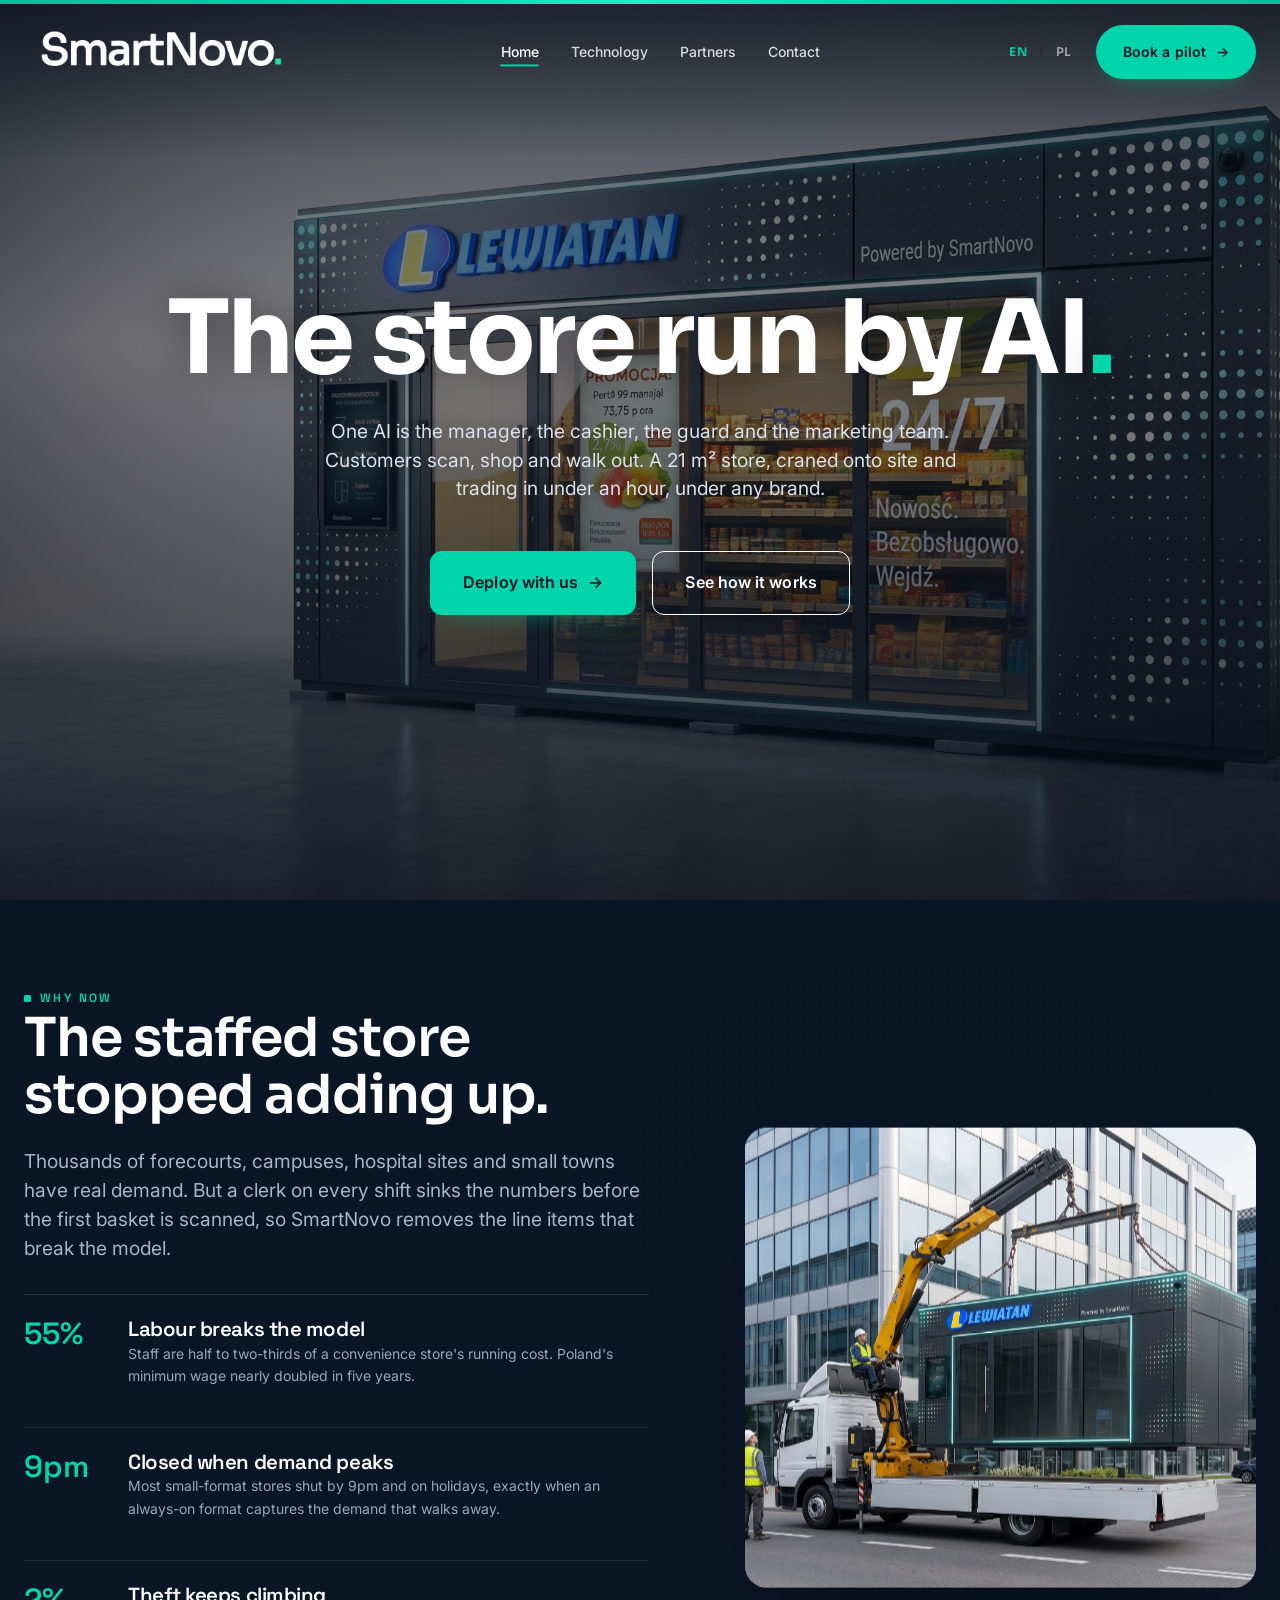
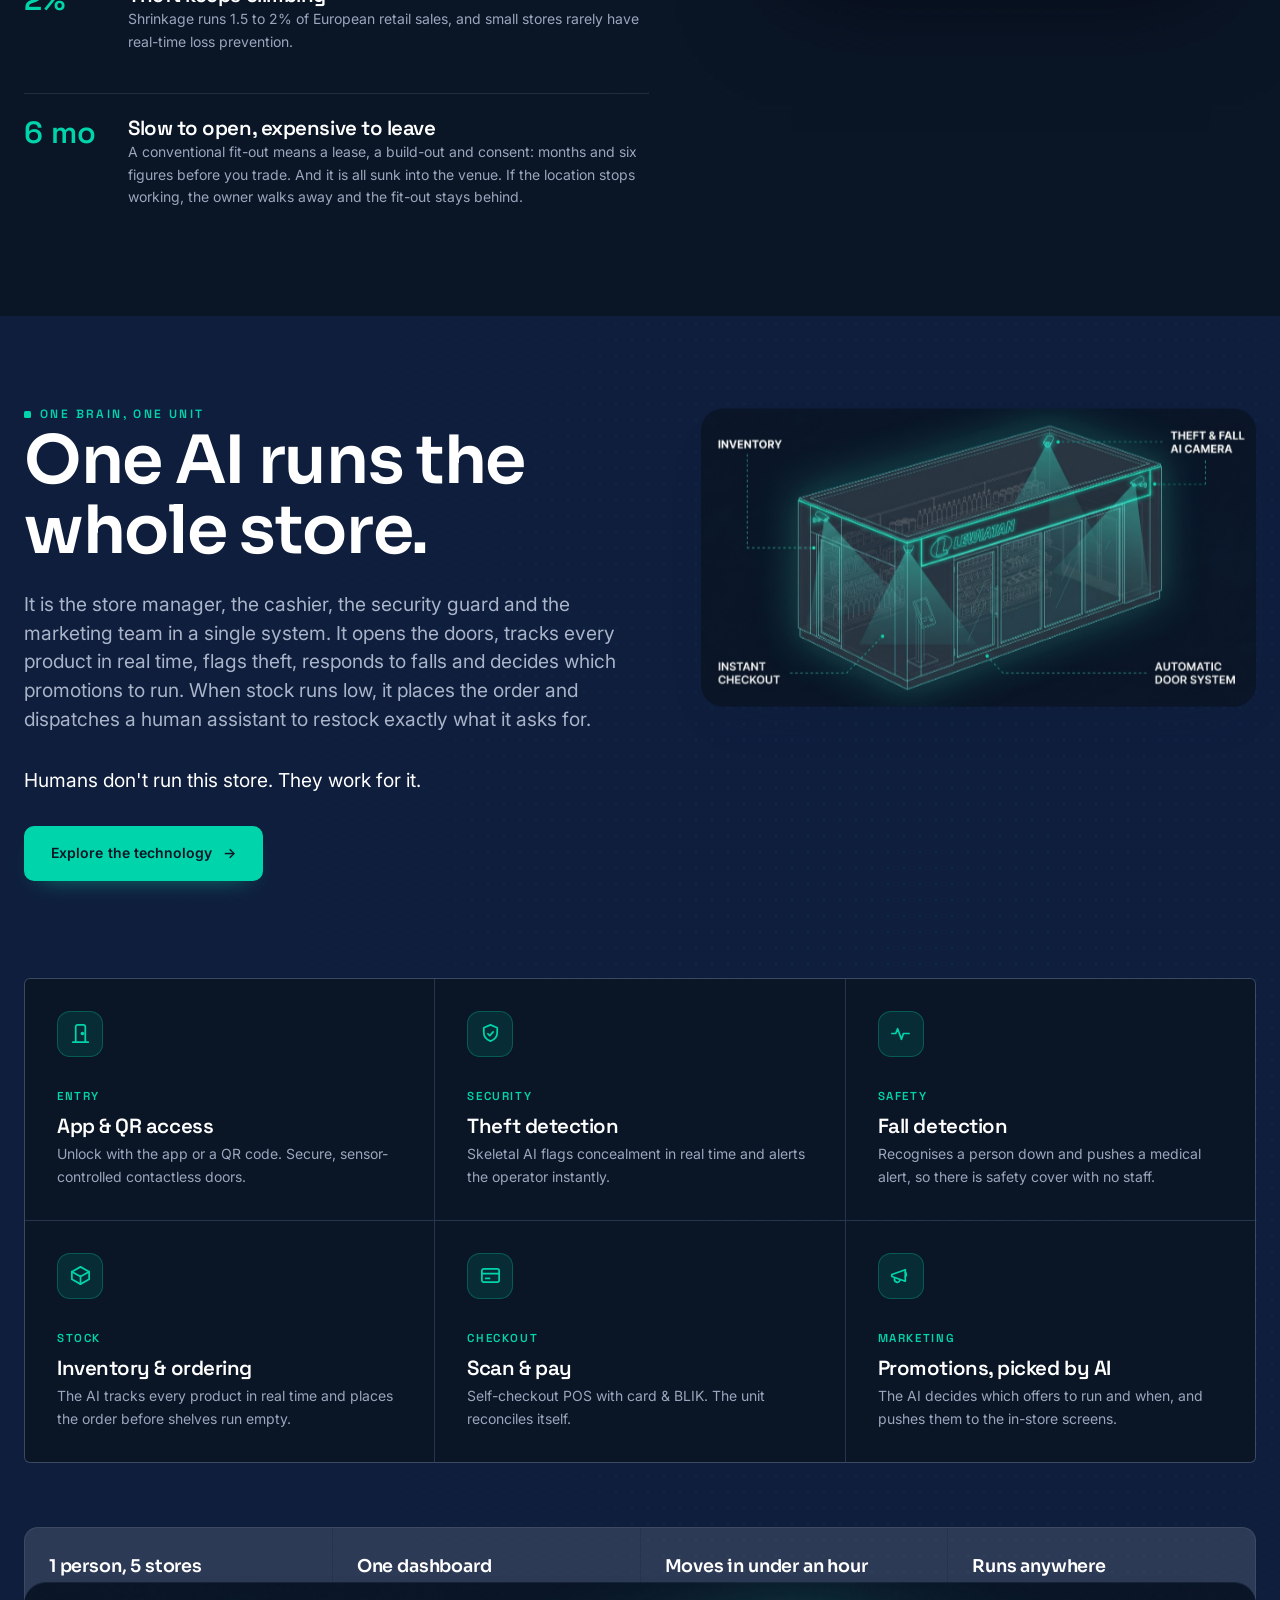
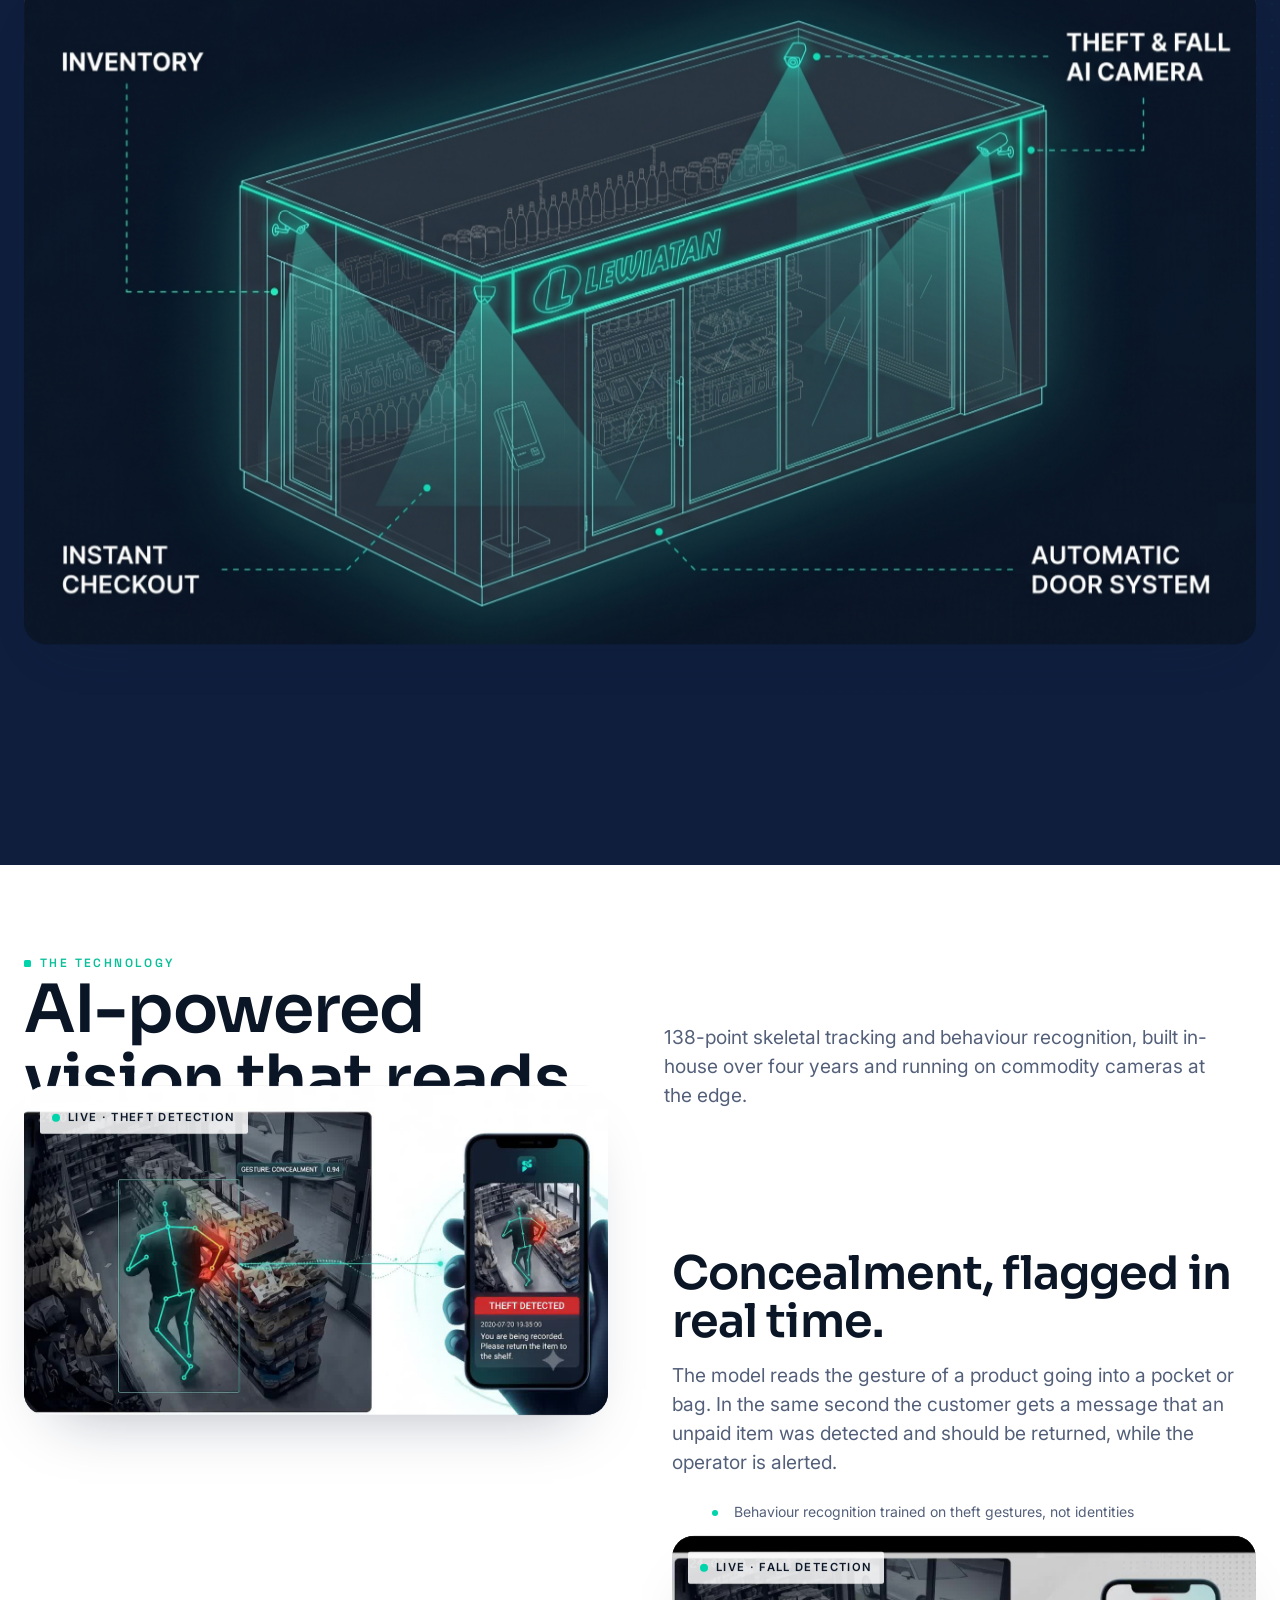
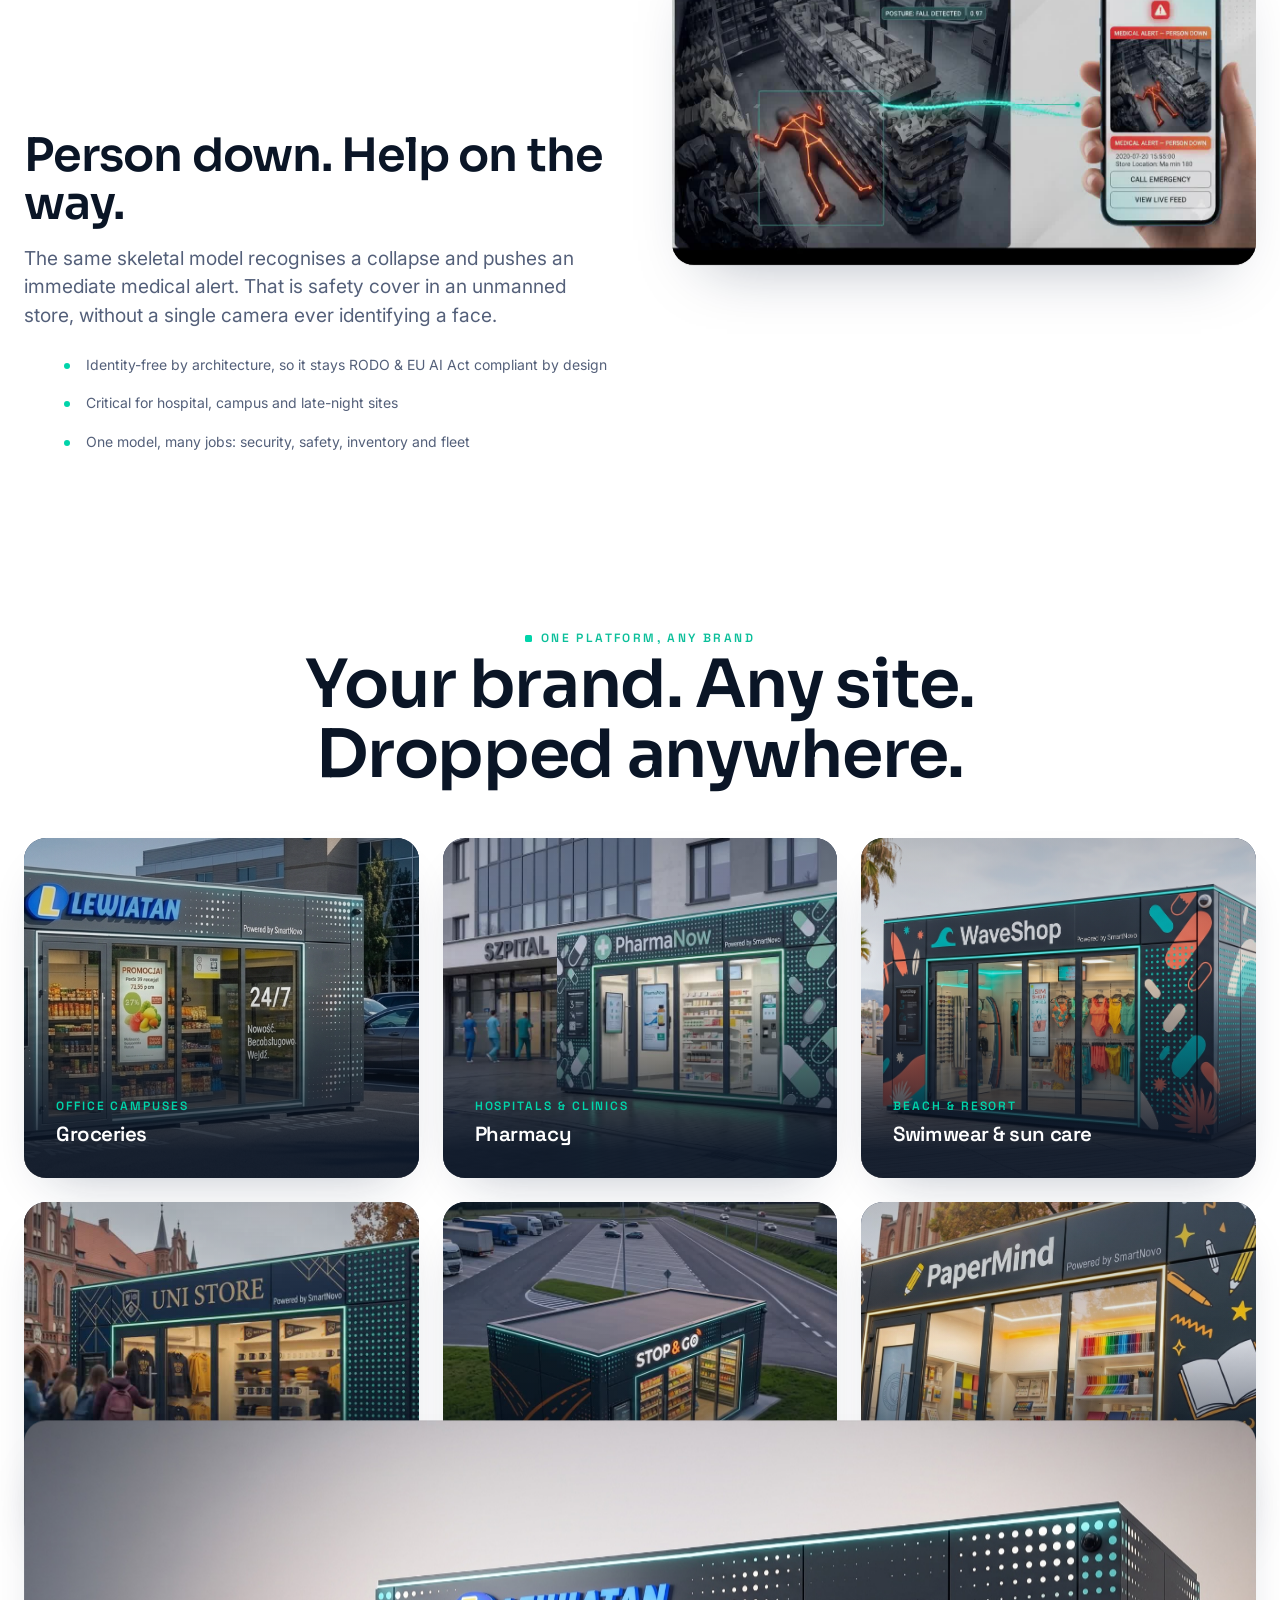
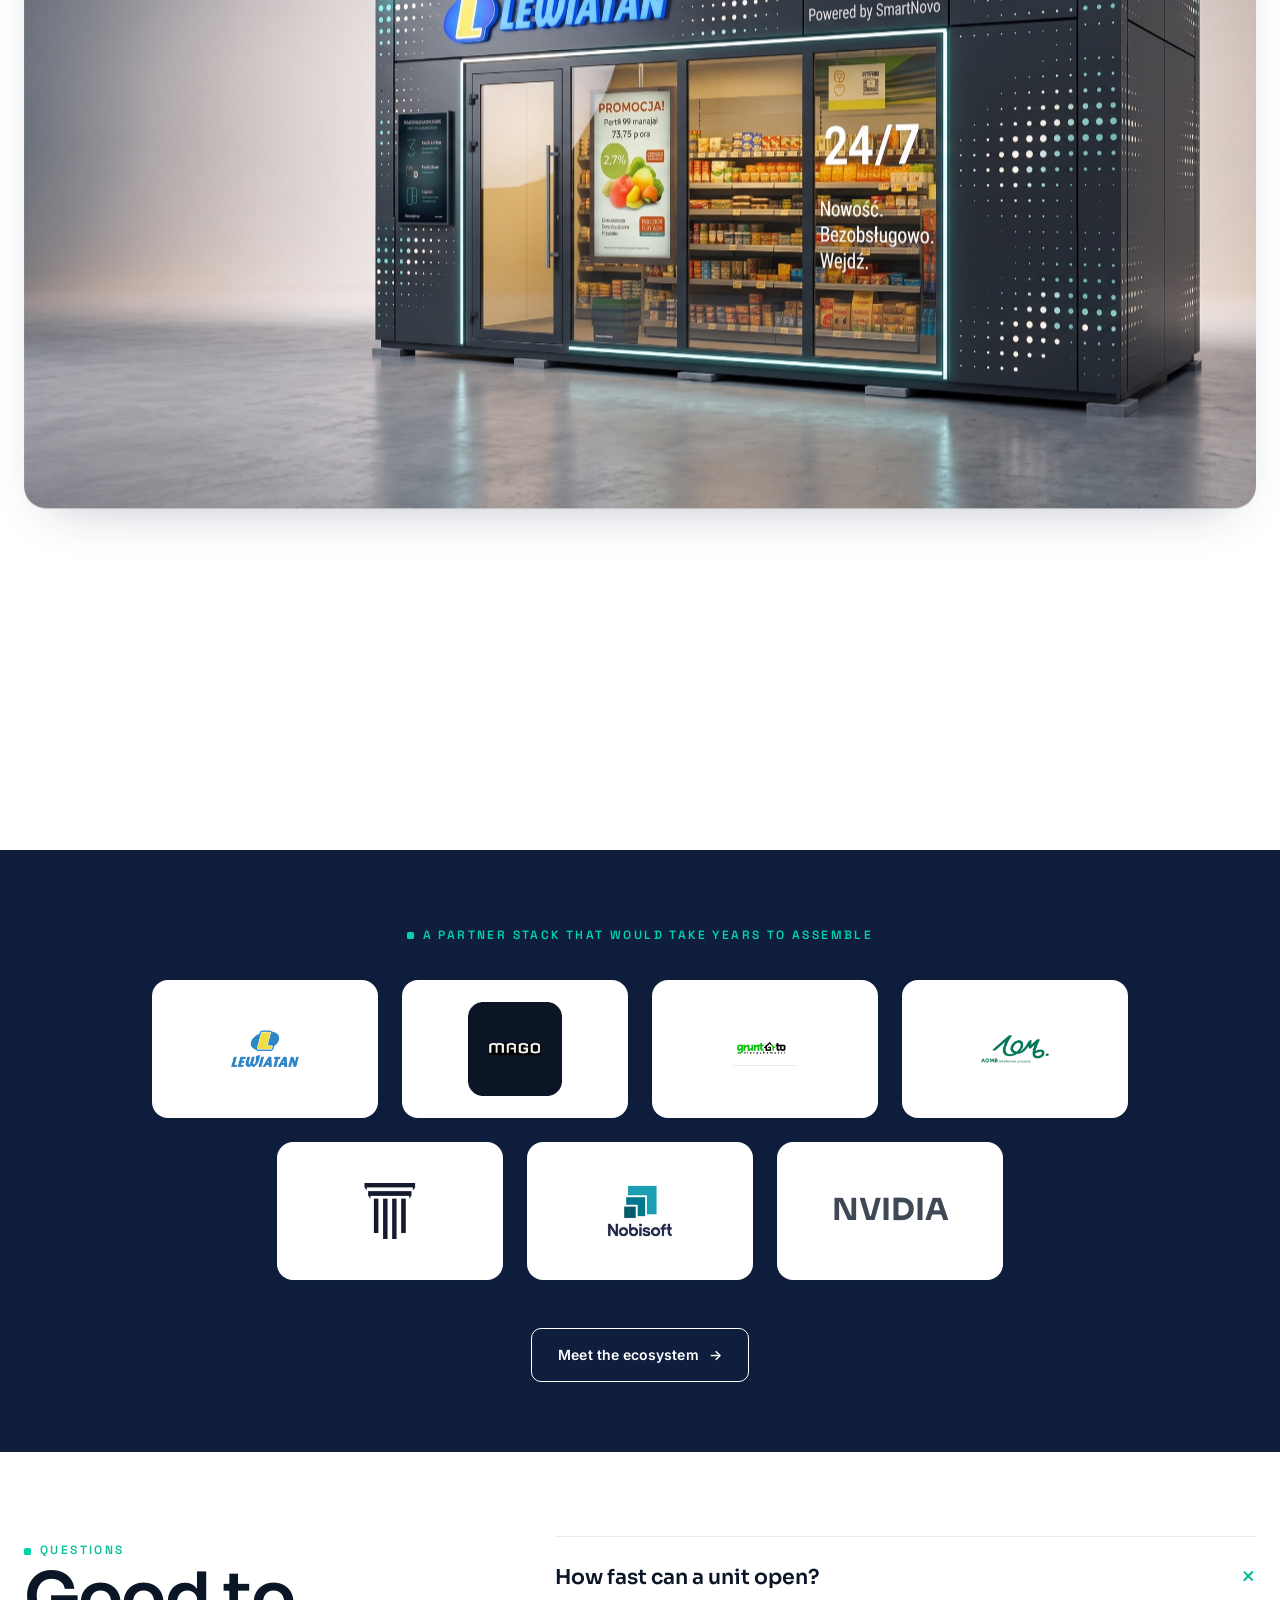
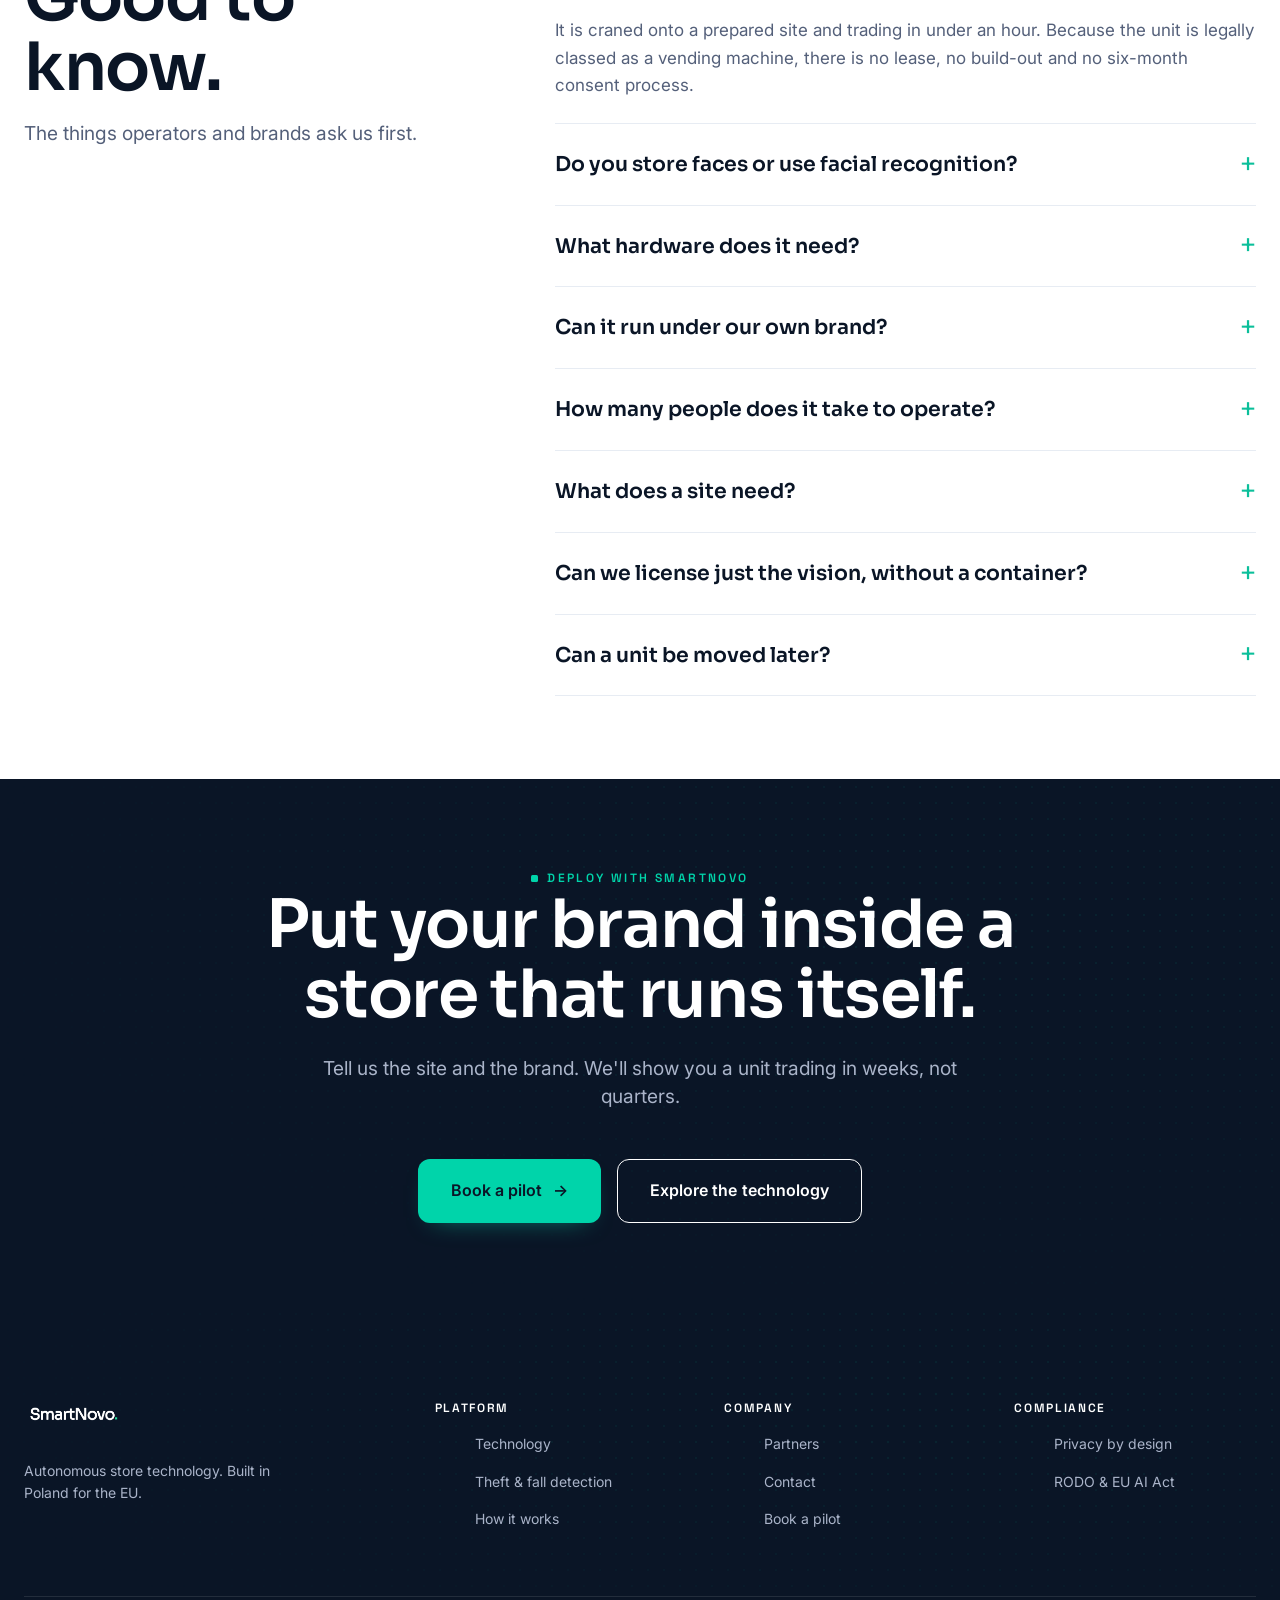
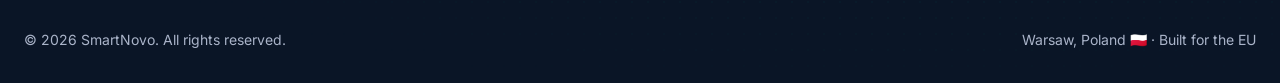
==== commit eacf1ed0: "Rework site: AI-first brand messaging, real logos, new hero/tech videos, mobile optimization, PL par" ====
--- a/index.html
+++ b/index.html
@@ -3,8 +3,8 @@
 <head>
 <meta charset="UTF-8">
 <meta name="viewport" content="width=device-width, initial-scale=1.0">
-<title>SmartNovo · The store that runs itself</title>
-<meta name="description" content="SmartNovo is an autonomous container store platform. One AI runs entry, security, inventory and checkout with no staff, and it relocates in an hour. Built in Poland for the EU.">
+<title>SmartNovo · The store run by AI</title>
+<meta name="description" content="SmartNovo builds autonomous store technology. One AI is the manager, cashier, guard and marketing team of a 21 m² store that relocates in under an hour. Built in Poland for the EU.">
 <link rel="icon" href="assets/img/favicon.svg" type="image/svg+xml">
 <link rel="preconnect" href="https://fonts.googleapis.com">
 <link rel="preconnect" href="https://fonts.gstatic.com" crossorigin>
@@ -19,12 +19,13 @@
 <header class="site-header" id="siteHeader">
   <div class="wrap nav">
     <a class="brand" href="index.html" aria-label="SmartNovo home">
-      <span class="w">Smart<em>Novo</em></span>
+      <img class="logo logo--ink" src="assets/img/logo/wordmark-ink.png" alt="SmartNovo">
+      <img class="logo logo--white" src="assets/img/logo/wordmark-white.png" alt="SmartNovo">
     </a>
     <nav aria-label="Primary">
       <ul class="nav-links" id="navLinks">
         <li><a href="index.html" aria-current="page">Home</a></li>
-        <li><a href="product.html">Product &amp; Technology</a></li>
+        <li><a href="product.html">Technology</a></li>
         <li><a href="partners.html">Partners</a></li>
         <li><a href="contact.html">Contact</a></li>
       </ul>
@@ -42,16 +43,15 @@
 <!-- HERO: students entering UNI STORE, daylight shifting -->
 <section class="hero">
   <video class="hero__video" autoplay muted loop playsinline
-         poster="assets/img/poster-cv-eye.jpg" preload="metadata">
-    <source src="assets/video/cv-eye.mp4" type="video/mp4">
+         poster="assets/img/unit-render.jpg" preload="metadata" data-mobile-src="assets/video/hero-main-720.mp4">
+    <source src="assets/video/hero-main.mp4" type="video/mp4">
   </video>
   <div class="hero__scrim"></div>
   <span class="hero__dots" aria-hidden="true"></span>
   <div class="wrap hero__inner">
-    <span class="eyebrow">Autonomous store platform</span>
-    <h1><span class="word">The</span> <span class="word">store</span> <span class="word">that</span> <span class="word">runs</span> <span class="word">itself<span style="color:var(--teal)">.</span></span></h1>
-    <p class="lead">One AI runs entry, security, inventory and checkout. No staff. A 21&nbsp;m² unit,
-       craned onto site and trading in under an hour, under any brand.</p>
+    <h1><span class="word">The</span> <span class="word">store</span> <span class="word">run</span> <span class="word">by</span> <span class="word">AI<span style="color:var(--teal)">.</span></span></h1>
+    <p class="lead">One AI is the manager, the cashier, the guard and the marketing team. Customers scan,
+       shop and walk out. A 21&nbsp;m² store, craned onto site and trading in under an hour, under any brand.</p>
     <div class="hero__cta">
       <a class="btn btn--primary btn--lg" href="contact.html">Deploy with us <span class="arr">→</span></a>
       <a class="btn btn--ghost btn--lg" href="#how">See how it works</a>
@@ -64,7 +64,7 @@
   <div class="wrap whynow__grid">
     <div class="reveal">
       <span class="eyebrow">Why now</span>
-      <h2 style="font-size:var(--fs-h1); max-width:14ch">The staffed store stopped adding up.</h2>
+      <h2 style="font-size:clamp(2.1rem,4.2vw,3.4rem)">The staffed store <br>stopped adding up.</h2>
       <p class="lead" style="margin-top:var(--s3)">Thousands of forecourts, campuses, hospital sites and small towns have
          real demand. But a clerk on every shift sinks the numbers before the first basket is scanned, so SmartNovo removes the
          line items that break the model.</p>
@@ -76,12 +76,12 @@
         <div class="whynow__card"><div class="big"><span data-count="2" data-suffix="%">2%</span></div>
           <div><h3>Theft keeps climbing</h3><p>Shrinkage runs 1.5 to 2% of European retail sales, and small stores rarely have real-time loss prevention.</p></div></div>
         <div class="whynow__card"><div class="big"><span data-count="6" data-suffix=" mo">6 mo</span></div>
-          <div><h3>Slow, costly to open</h3><p>A conventional fit-out means a lease, a build-out and consent. That is months and six figures before you trade.</p></div></div>
+          <div><h3>Slow to open, expensive to leave</h3><p>A conventional fit-out means a lease, a build-out and consent: months and six figures before you trade. And it is all sunk into the venue. If the location stops working, the owner walks away and the fit-out stays behind.</p></div></div>
       </div>
     </div>
     <div class="whynow__media float-media" style="background-image:url(assets/img/store-crane-delivery.jpg)">
       <video autoplay muted loop playsinline data-play-in-view data-clip-start="0" data-clip-end="3"
-             poster="assets/img/store-crane-delivery.jpg" preload="auto">
+             poster="assets/img/store-crane-delivery.jpg" preload="metadata">
         <source src="assets/video/crane-lift.mp4" type="video/mp4">
       </video>
     </div>
@@ -95,16 +95,18 @@
       <div>
         <span class="eyebrow">One brain, one unit</span>
         <h2 style="font-size:var(--fs-h1)">One AI runs the whole store.</h2>
-        <p class="lead">The same computer-vision system that stops theft also tracks inventory, opens the doors,
-           registers customers and detects falls. One brain, a 21&nbsp;m² unit, and no staff. It is craned onto site and
-           trading in under an hour.</p>
+        <p class="lead">It is the store manager, the cashier, the security guard and the marketing team in a single
+           system. It opens the doors, tracks every product in real time, flags theft, responds to falls and decides
+           which promotions to run. When stock runs low, it places the order and dispatches a human assistant to
+           restock exactly what it asks for.</p>
+        <p class="lead" style="margin-top:var(--s3); color:var(--paper)">Humans don't run this store. They work for it.</p>
         <div class="hero__cta" style="margin-top:var(--s4)">
           <a class="btn btn--primary" href="product.html">Explore the technology <span class="arr">→</span></a>
         </div>
       </div>
       <div class="split__media float-media">
-        <video autoplay muted loop playsinline data-play-in-view poster="assets/img/diagram-cutaway.jpg" preload="auto">
-          <source src="assets/video/diagram-anim.mp4" type="video/mp4">
+        <video autoplay muted loop playsinline data-play-in-view poster="assets/img/diagram-cutaway.jpg" preload="metadata" data-mobile-src="assets/video/schematics-720.mp4">
+          <source src="assets/video/schematics.mp4" type="video/mp4">
         </video>
       </div>
     </div>
@@ -123,13 +125,26 @@
         <span class="k">Safety</span><h3>Fall detection</h3><p>Recognises a person down and pushes a medical alert, so there is safety cover with no staff.</p></div>
       <div class="node lift">
         <span class="ic"><svg viewBox="0 0 24 24" fill="none" stroke="currentColor" stroke-width="1.8" stroke-linecap="round" stroke-linejoin="round"><path d="M21 8l-9-5-9 5 9 5 9-5z"/><path d="M3 8v8l9 5 9-5V8"/><path d="M12 13v8"/></svg></span>
-        <span class="k">Stock</span><h3>Live inventory</h3><p>Vision-driven stock levels, restock prompts and shrinkage signals.</p></div>
+        <span class="k">Stock</span><h3>Inventory &amp; ordering</h3><p>The AI tracks every product in real time and places the order before shelves run empty.</p></div>
       <div class="node lift">
         <span class="ic"><svg viewBox="0 0 24 24" fill="none" stroke="currentColor" stroke-width="1.8" stroke-linecap="round" stroke-linejoin="round"><rect x="3" y="5" width="18" height="14" rx="2"/><path d="M3 10h18"/><path d="M7 15h4"/></svg></span>
         <span class="k">Checkout</span><h3>Scan &amp; pay</h3><p>Self-checkout POS with card &amp; BLIK. The unit reconciles itself.</p></div>
       <div class="node lift">
-        <span class="ic"><svg viewBox="0 0 24 24" fill="none" stroke="currentColor" stroke-width="1.8" stroke-linecap="round" stroke-linejoin="round"><rect x="3" y="3" width="7" height="9" rx="1.2"/><rect x="14" y="3" width="7" height="5" rx="1.2"/><rect x="14" y="12" width="7" height="9" rx="1.2"/><rect x="3" y="16" width="7" height="5" rx="1.2"/></svg></span>
-        <span class="k">Fleet</span><h3>One dashboard</h3><p>Inventory, sales, alerts and the whole fleet in a single view.</p></div>
+        <span class="ic"><svg viewBox="0 0 24 24" fill="none" stroke="currentColor" stroke-width="1.8" stroke-linecap="round" stroke-linejoin="round"><path d="M3 11l14-5v12L3 13v-2z"/><path d="M11.6 16.8a3 3 0 0 1-5.8-1.6"/><path d="M17 8.5a4 4 0 0 1 0 5"/></svg></span>
+        <span class="k">Marketing</span><h3>Promotions, picked by AI</h3><p>The AI decides which offers to run and when, and pushes them to the in-store screens.</p></div>
+    </div>
+
+    <div class="ai-facts reveal-stagger">
+      <div class="f"><b>1 person, 5 stores</b><span>A single assistant services five containers. The AI tells them what to bring and where.</span></div>
+      <div class="f"><b>One dashboard</b><span>Sales, stock levels, best sellers and what to order for each unit, in a single AI view.</span></div>
+      <div class="f"><b>Moves in under an hour</b><span>The whole store loads onto a small truck, stock still on the shelves, and reopens somewhere busier.</span></div>
+      <div class="f"><b>Runs anywhere</b><span>Optional solar power and Starlink internet, so remote sites are no obstacle.</span></div>
+    </div>
+
+    <div class="team-photo float-media reveal" style="margin-top:var(--s5)">
+      <video autoplay muted loop playsinline data-play-in-view poster="assets/img/diagram-cutaway.jpg" preload="metadata" style="width:100%; display:block" data-mobile-src="assets/video/ai-thinking-720.mp4">
+        <source src="assets/video/ai-thinking.mp4" type="video/mp4">
+      </video>
     </div>
   </div>
 </section>
@@ -140,7 +155,7 @@
     <div class="tech-intro reveal" style="margin-bottom:var(--s6)">
       <div>
         <span class="eyebrow">The technology</span>
-        <h2 style="font-size:var(--fs-h1)">Vision that reads movement, never faces.</h2>
+        <h2 style="font-size:var(--fs-h1)">AI-powered vision that reads movement.</h2>
       </div>
       <p class="lead">138-point skeletal tracking and behaviour recognition, built in-house over
          four years and running on commodity cameras at the edge.</p>
@@ -151,7 +166,7 @@
       <div class="cv-block__media float-media" style="background-image:url(assets/img/poster-theft-detection.jpg)">
         <span class="cv-block__tag"><span class="dot"></span> Live · theft detection</span>
         <video autoplay muted loop playsinline data-play-in-view poster="assets/img/poster-theft-detection.jpg" preload="metadata">
-          <source src="assets/video/theft-detection.mp4" type="video/mp4">
+          <source src="assets/video/stealing.mp4" type="video/mp4">
         </video>
       </div>
       <div>
@@ -170,8 +185,8 @@
     <div class="cv-block cv-block--rev reveal" style="margin-top:var(--s8)">
       <div class="cv-block__media float-media" style="background-image:url(assets/img/poster-fall-detection.jpg)">
         <span class="cv-block__tag"><span class="dot"></span> Live · fall detection</span>
-        <video autoplay muted loop playsinline data-play-in-view data-clip-start="3" poster="assets/img/poster-fall-detection.jpg" preload="auto">
-          <source src="assets/video/fall-detection.mp4" type="video/mp4">
+        <video autoplay muted loop playsinline data-play-in-view poster="assets/img/poster-fall-detection.jpg" preload="metadata">
+          <source src="assets/video/medical-alert.mp4" type="video/mp4">
         </video>
       </div>
       <div>
@@ -188,68 +203,50 @@
   </div>
 </section>
 
-<!-- TRACTION — real numbers from live units -->
-<section class="section traction reveal">
-  <div class="wrap">
-    <div class="tech-intro" style="margin-bottom:var(--s5)">
-      <div>
-        <span class="eyebrow">Traction</span>
-        <h2 style="font-size:var(--fs-h1)">Already trading. Not a concept.</h2>
-      </div>
-      <p class="lead">Lewiatan-branded units are live on Polish sites today. These are the first 90 days
-         across three units, with a signed order for five more from our anchor partner.</p>
-    </div>
-    <div class="metric-grid reveal-stagger">
-      <div class="metric"><div class="m-num">3</div><div class="m-lbl">units live and in testing</div></div>
-      <div class="metric"><div class="m-num">+5</div><div class="m-lbl">on a signed order from our anchor</div></div>
-      <div class="metric"><div class="m-num">~1,200</div><div class="m-lbl">registered customers in 90 days</div></div>
-      <div class="metric"><div class="m-num">~27k</div><div class="m-lbl">transactions processed</div></div>
-      <div class="metric"><div class="m-num">99%</div><div class="m-lbl">uptime over the first 90 days</div></div>
-      <div class="metric"><div class="m-num">PLN 1,800</div><div class="m-lbl">average revenue per unit, per day</div></div>
-      <div class="metric"><div class="m-num">PLN 18</div><div class="m-lbl">average basket</div></div>
-      <div class="metric"><div class="m-num">4 yrs</div><div class="m-lbl">of in-house R&amp;D behind the vision</div></div>
-    </div>
-    <p class="foot-note">Anchored by Lewiatan, with our CEO on the retailer's board, and protected by EU registered design&nbsp;#015135640.</p>
-  </div>
-</section>
-
 <!-- ANY BRAND, ANY SITE -->
 <section class="section">
   <div class="wrap reveal" style="text-align:center; margin-inline:auto">
     <span class="eyebrow" style="justify-content:center">One platform, any brand</span>
-    <h2 style="font-size:var(--fs-h1)">Your brand. Any site.<br>Dropped anywhere.</h2>
+    <h2 style="font-size:var(--fs-h1)">Your brand. Any site. <br>Dropped anywhere.</h2>
   </div>
   <div class="wrap reveal-stagger ind-grid" style="margin-top:var(--s5)">
     <article class="ind-card lift" style="min-height:340px">
       <img src="assets/img/store-hospital-day.png" alt="Lewiatan SmartNovo unit on a hospital campus">
-      <div class="body"><span class="k">Healthcare</span><h3>Hospital campuses</h3></div>
+      <div class="body"><span class="k">Office campuses</span><h3>Groceries</h3></div>
     </article>
     <article class="ind-card lift" style="min-height:340px">
       <video autoplay muted loop playsinline data-play-in-view poster="assets/img/poster-pharmacy.jpg" preload="metadata">
         <source src="assets/video/pharmacy.mp4" type="video/mp4"></video>
-      <div class="body"><span class="k">Pharmacy</span><h3>PharmaNow</h3></div>
+      <div class="body"><span class="k">Hospitals &amp; clinics</span><h3>Pharmacy</h3></div>
     </article>
     <article class="ind-card lift" style="min-height:340px">
       <img src="assets/img/store-beach-waveshop.jpg" alt="WaveShop seasonal unit on a boardwalk">
-      <div class="body"><span class="k">Beach &amp; resort</span><h3>WaveShop</h3></div>
+      <div class="body"><span class="k">Beach &amp; resort</span><h3>Swimwear &amp; sun care</h3></div>
     </article>
     <article class="ind-card lift" style="min-height:340px">
       <video autoplay muted loop playsinline data-play-in-view poster="assets/img/poster-entering-uni.jpg" preload="metadata">
         <source src="assets/video/entering-uni.mp4" type="video/mp4"></video>
-      <div class="body"><span class="k">Campus</span><h3>Uni Store</h3></div>
+      <div class="body"><span class="k">University campus</span><h3>Clothing &amp; merch</h3></div>
     </article>
     <article class="ind-card lift" style="min-height:340px">
       <video autoplay muted loop playsinline data-play-in-view poster="assets/img/poster-hero-reststop.jpg" preload="metadata">
         <source src="assets/video/rest-stop.mp4" type="video/mp4"></video>
-      <div class="body"><span class="k">Motorway</span><h3>Forecourts &amp; MOPs</h3></div>
-    </article>
-    <article class="ind-card lift" style="min-height:340px">
-      <img src="assets/img/store-scan-enter.jpg" alt="Customer scanning to enter a SmartNovo convenience unit">
-      <div class="body"><span class="k">Convenience</span><h3>High street</h3></div>
+      <div class="body"><span class="k">Motorway &amp; forecourts</span><h3>24/7 convenience</h3></div>
+    </article>
+    <article class="ind-card lift" style="min-height:340px">
+      <img src="assets/img/store-papermind.jpg" alt="PaperMind stationery unit outside a school">
+      <div class="body"><span class="k">Schools</span><h3>Books &amp; stationery</h3></div>
     </article>
   </div>
   <p class="lead reveal" style="text-align:center; margin:var(--s4) auto 0">Convenience, pharmacy, campus, forecourt or
      resort. The unit is the same, and the brand is yours.</p>
+  <div class="wrap reveal" style="margin-top:var(--s5)">
+    <div class="team-photo float-media">
+      <video autoplay muted loop playsinline data-play-in-view poster="assets/img/unit-render.jpg" preload="metadata" style="width:100%; display:block">
+        <source src="assets/video/brand-reel.mp4" type="video/mp4">
+      </video>
+    </div>
+  </div>
 </section>
 
 <!-- PARTNER MARQUEE -->
@@ -294,7 +291,15 @@
       </details>
       <details class="faq-item">
         <summary>Can it run under our own brand?</summary>
-        <div class="faq-a">Yes. The 21 m² unit is the same underneath; the brand on the outside is yours. Convenience, pharmacy, campus, forecourt or resort.</div>
+        <div class="faq-a">Yes. The 21 m² unit is the same underneath; the outside is fully customisable with your own design and wrap, and the in-store screens carry your promotions and ads. Convenience, pharmacy, campus, forecourt or resort.</div>
+      </details>
+      <details class="faq-item">
+        <summary>How many people does it take to operate?</summary>
+        <div class="faq-a">One. A single assistant services up to five containers, and the AI dashboard tells them exactly what to bring and to which store. Everything else, from checkout to ordering, the AI handles itself.</div>
+      </details>
+      <details class="faq-item">
+        <summary>What does a site need?</summary>
+        <div class="faq-a">Just land. The unit connects to grid power or runs on optional solar panels, internet comes via Starlink, and fridges and freezers run inside, so even remote locations work.</div>
       </details>
       <details class="faq-item">
         <summary>Can we license just the vision, without a container?</summary>
@@ -302,7 +307,7 @@
       </details>
       <details class="faq-item">
         <summary>Can a unit be moved later?</summary>
-        <div class="faq-a">Yes. A unit relocates to a new site in under an hour as demand shifts, so a slow location is never a stranded asset.</div>
+        <div class="faq-a">Yes. The steel unit weighs about 3.5 tonnes, so it loads onto a small truck and is road-legal, with the stock still on the shelves. If a location underperforms, the store reopens somewhere better in under an hour. You never lose the store.</div>
       </details>
     </div>
   </div>
@@ -328,11 +333,11 @@
   <div class="wrap">
     <div class="foot-top">
       <div>
-        <a class="brand" href="index.html"><span class="w">Smart<em>Novo</em></span></a>
-        <p style="margin-top:var(--s2)">The autonomous container store platform. Built in Poland for the EU.</p>
+        <a class="brand" href="index.html"><img class="logo" src="assets/img/logo/wordmark-white.png" alt="SmartNovo"></a>
+        <p style="margin-top:var(--s2)">Autonomous store technology. Built in Poland for the EU.</p>
       </div>
       <div class="foot-col"><h4>Platform</h4><ul>
-        <li><a href="product.html">Product &amp; Technology</a></li>
+        <li><a href="product.html">Technology</a></li>
         <li><a href="product.html#cv">Theft &amp; fall detection</a></li>
         <li><a href="index.html#how">How it works</a></li>
       </ul></div>
--- a/css/style.css
+++ b/css/style.css
@@ -594,8 +594,11 @@
   box-shadow:0 2px 22px -14px rgba(15,30,61,.28); }
 .site-header.solid::before{ opacity:0; }
 
-/* ---- Hero legibility without boxes: stronger scrim + soft text shadow ---- */
-.hero__scrim{ background:linear-gradient(to bottom, rgba(6,14,26,.55) 0%, rgba(6,14,26,.22) 38%, rgba(6,14,26,.8) 100%); }
+/* ---- Hero legibility: a flat translucent darkening layer over the video,
+   plus the vertical gradient, so the headline always reads ---- */
+.hero__scrim{ background:
+  linear-gradient(rgba(6,14,26,.34), rgba(6,14,26,.34)),
+  linear-gradient(to bottom, rgba(6,14,26,.55) 0%, rgba(6,14,26,.22) 38%, rgba(6,14,26,.8) 100%); }
 .hero h1{ text-shadow:0 2px 40px rgba(0,0,0,.45); }
 .hero .lead{ text-shadow:0 1px 22px rgba(0,0,0,.55); }
 .hero .eyebrow{ text-shadow:0 1px 12px rgba(0,0,0,.5); }
@@ -752,13 +755,12 @@
 
 /* =========================  MOBILE / TABLET  ============================= */
 @media (max-width:900px){
-  .nav{ height:64px; }
   .nav-cta{ gap:var(--s2); }
   .lang-switch a{ padding:6px 7px; }
-  /* the fixed mobile dropdown sits just under the shorter bar and is fully
+  /* the fixed mobile dropdown sits just under the bar and is fully
      hidden off-screen when closed (no white sliver peeking under the now-
      transparent header) */
-  .nav-links{ inset:68px 0 auto 0; transform:translateY(calc(-100% - 80px)); }
+  .nav-links{ inset:76px 0 auto 0; transform:translateY(calc(-100% - 90px)); }
   .nav-links.open{ transform:translateY(0); }
   /* the dropdown panel is always light, so its links must stay dark even while
      the header is in its transparent (over-hero) state */
@@ -770,6 +772,8 @@
 
 @media (max-width:600px){
   :root{ --fs-display:clamp(2.6rem,12vw,3.6rem); --fs-h1:clamp(2.1rem,8.5vw,3rem); }
+  /* manual heading breaks are tuned for desktop; on phones let text flow */
+  h1 br,h2 br{ display:none; }
   .section{ padding-block:clamp(48px,12vw,72px); }
   .section--tight{ padding-block:clamp(40px,10vw,60px); }
   .hero__inner{ padding-bottom:0; }
@@ -784,7 +788,7 @@
   .metric{ padding:var(--s3); }
   /* partner logos: exactly two per row to showcase them */
   .partner-logos{ gap:var(--s2); }
-  .partner-logos .logo-tile{ width:calc(50% - 8px); max-width:none; height:104px; padding:12px 14px; }
+  .partner-logos .logo-tile{ width:calc(50% - 9px); max-width:none; height:104px; padding:12px 14px; }
   .partner-logos .logo-tile img{ max-height:60px; }
   .partner-grid .p .p-logo{ height:80px; }
   .partner-grid .p .p-logo img{ max-height:72px; }
@@ -799,3 +803,70 @@
   .btn,.nav-links a,.faq-item summary,.lang-switch a{ -webkit-tap-highlight-color:transparent; }
   .faq-item summary{ padding-block:var(--s3); }
 }
+
+/* =========================================================================
+   v9 — OFFICIAL BRAND LOGO, SQUARE BRAND MARK (no animated line),
+   AI-FACT STRIP, UNIT SPEC STRIP, SELL-LINES, TEAM PHOTO
+   ========================================================================= */
+
+/* ---- Official wordmark images; white over the hero, ink on white ---- */
+.brand .logo{ height:72px; width:auto; display:block; }
+.brand .logo--white{ display:none; }
+.site-header:not(.solid) .brand .logo--ink{ display:none; }
+.site-header:not(.solid) .brand .logo--white{ display:block; }
+.site-header .nav{ height:96px; }
+.site-footer .brand .logo{ height:26px; }
+@media (max-width:900px){ .site-header .nav{ height:72px; } .brand .logo{ height:52px; } }
+@media (max-width:600px){ .brand .logo{ height:44px; } .site-footer .brand .logo{ height:22px; } }
+
+/* ---- Eyebrow: the animated line read as template filler. Replaced with the
+   brand's square period, small and still. ---- */
+.eyebrow{ gap:9px; }
+.eyebrow::before{ width:7px; height:7px; border-radius:1.5px; background:var(--teal);
+  animation:none !important; }
+
+/* ---- Fact strip inside the One Brain section (dark) ---- */
+.ai-facts{ display:grid; grid-template-columns:repeat(4,1fr); gap:1px; background:var(--line-dark);
+  border:1px solid var(--line-dark); border-radius:var(--radius); overflow:hidden; margin-top:var(--s6); }
+.ai-facts .f{ background:rgba(255,255,255,.03); padding:var(--s3) var(--s3);
+  transition:background .3s var(--ease); }
+.ai-facts .f:hover{ background:rgba(255,255,255,.06); }
+.ai-facts .f b{ display:block; font-family:var(--display); font-weight:600; font-size:1.1rem;
+  color:var(--paper); margin-bottom:5px; letter-spacing:-.01em; }
+.ai-facts .f span{ font-size:var(--fs-sm); color:var(--muted-on-dark); line-height:1.45; display:block; }
+@media (max-width:860px){ .ai-facts{ grid-template-columns:1fr 1fr; } }
+
+/* ---- Unit spec strip (light, product page) ---- */
+.spec-strip{ display:grid; grid-template-columns:repeat(6,1fr); gap:1px; background:var(--line);
+  border:1px solid var(--line); border-radius:var(--radius-lg); overflow:hidden; }
+.spec-strip .spec{ background:#fff; padding:var(--s3); transition:background .3s var(--ease); }
+.spec-strip .spec:hover{ background:var(--paper-2); }
+.spec-strip .spec b{ display:block; font-family:var(--display); font-weight:600; font-size:1.02rem;
+  color:var(--ink); margin-bottom:4px; }
+.spec-strip .spec span{ font-size:var(--fs-xs); color:var(--muted); line-height:1.45; display:block; }
+@media (max-width:900px){ .spec-strip{ grid-template-columns:repeat(3,1fr); } }
+@media (max-width:540px){ .spec-strip{ grid-template-columns:1fr 1fr; } }
+
+/* ---- Sell-line under each location card title ---- */
+.ind-card .body p{ font-size:var(--fs-sm); color:#c9d2e2; margin-top:5px; }
+
+/* ---- Contact form fields must never exceed their column (a long <select>
+   option was stretching the whole page sideways on phones) ---- */
+.contact{ grid-template-columns:minmax(0,1fr) minmax(0,1fr); }
+.field input,.field select,.field textarea{ width:100%; min-width:0; max-width:100%; }
+@media (max-width:820px){ .contact{ grid-template-columns:minmax(0,1fr); } }
+
+/* ---- Team photo block on Partners ---- */
+.team-photo{ border-radius:var(--radius-lg); overflow:hidden; box-shadow:var(--shadow-md); }
+.team-photo img{ width:100%; display:block; }
+.team-note{ font-size:var(--fs-sm); color:var(--muted); margin-top:var(--s2); }
+
+/* ---- FINAL mobile partner-tile sizing (last in source so it always wins):
+   exactly two logos per row on phones ---- */
+@media (max-width:600px){
+  .partner-logos{ gap:12px; }
+  .partner-logos .logo-tile{ width:calc(50% - 6px); max-width:calc(50% - 6px);
+    height:100px; padding:12px; }
+  .partner-logos .logo-tile img{ max-height:56px; }
+  .partner-logos .logo-tile .txt{ font-size:1.3rem; }
+}
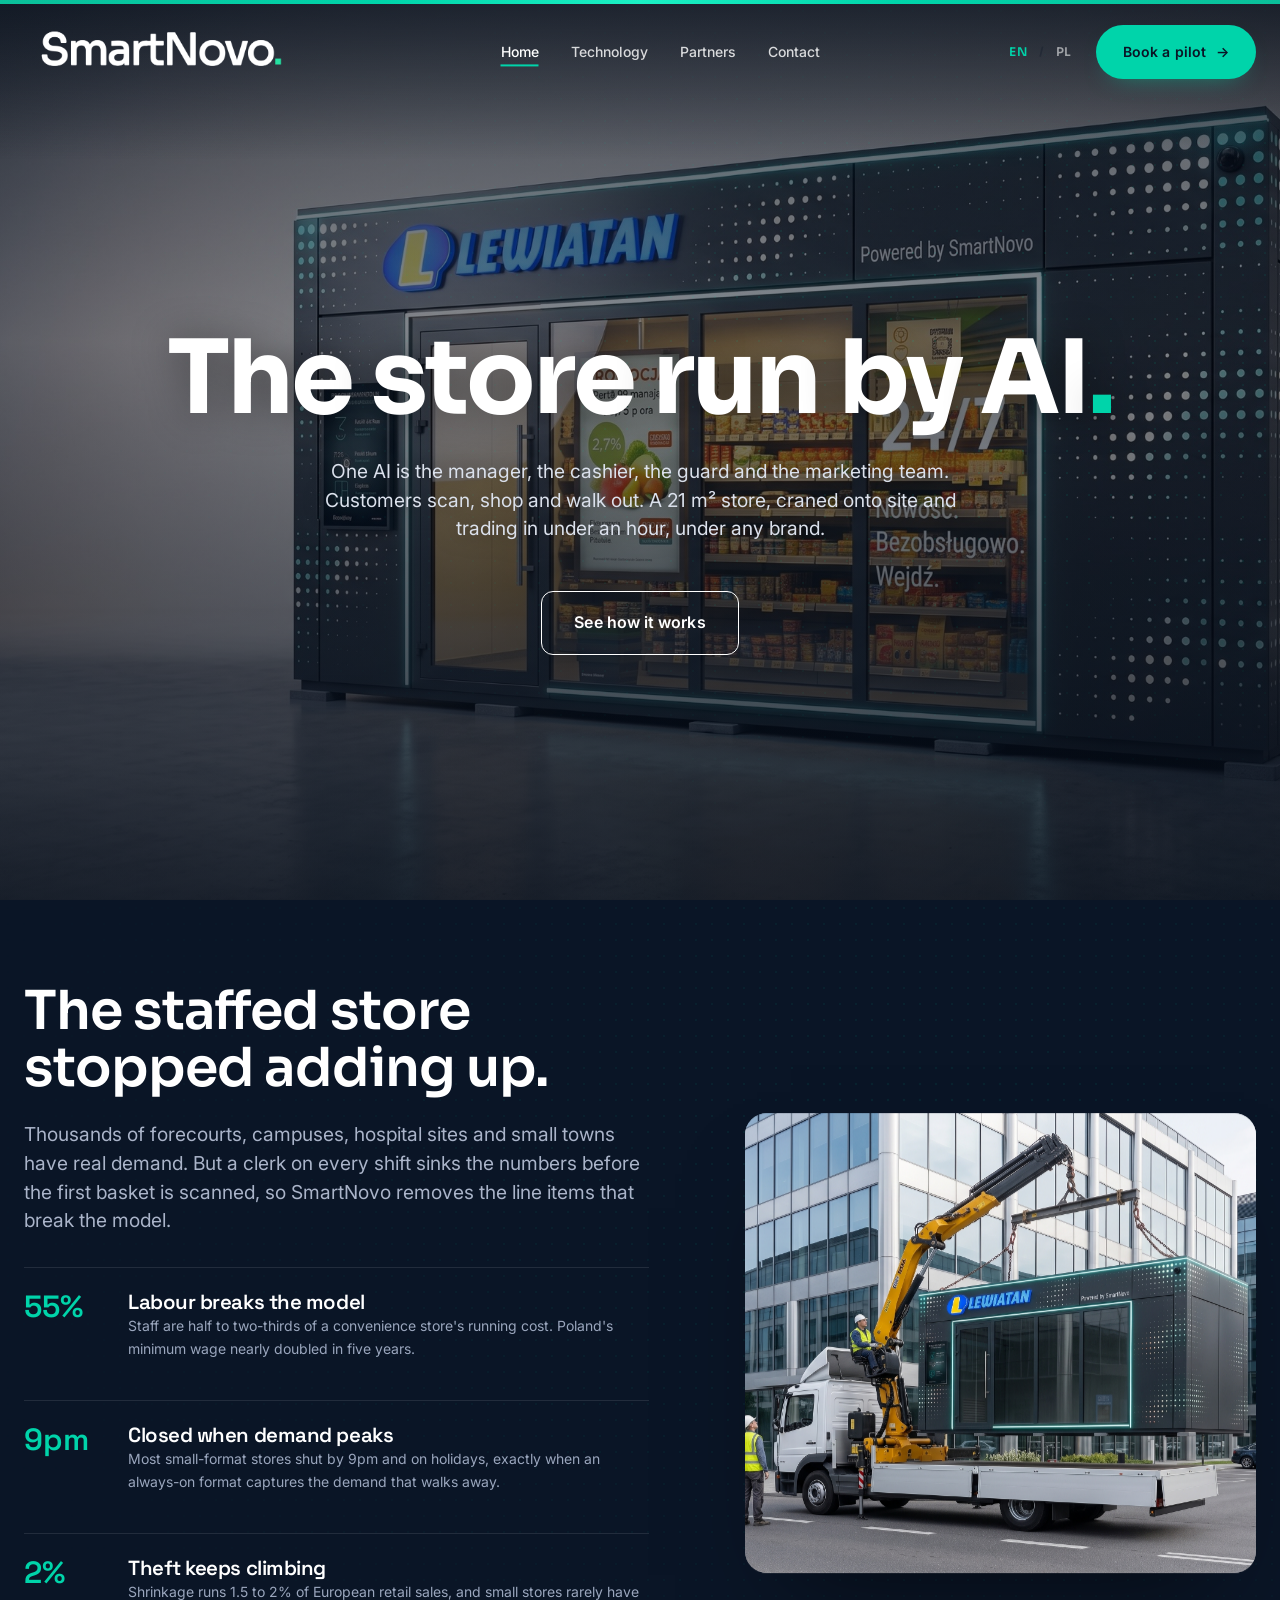
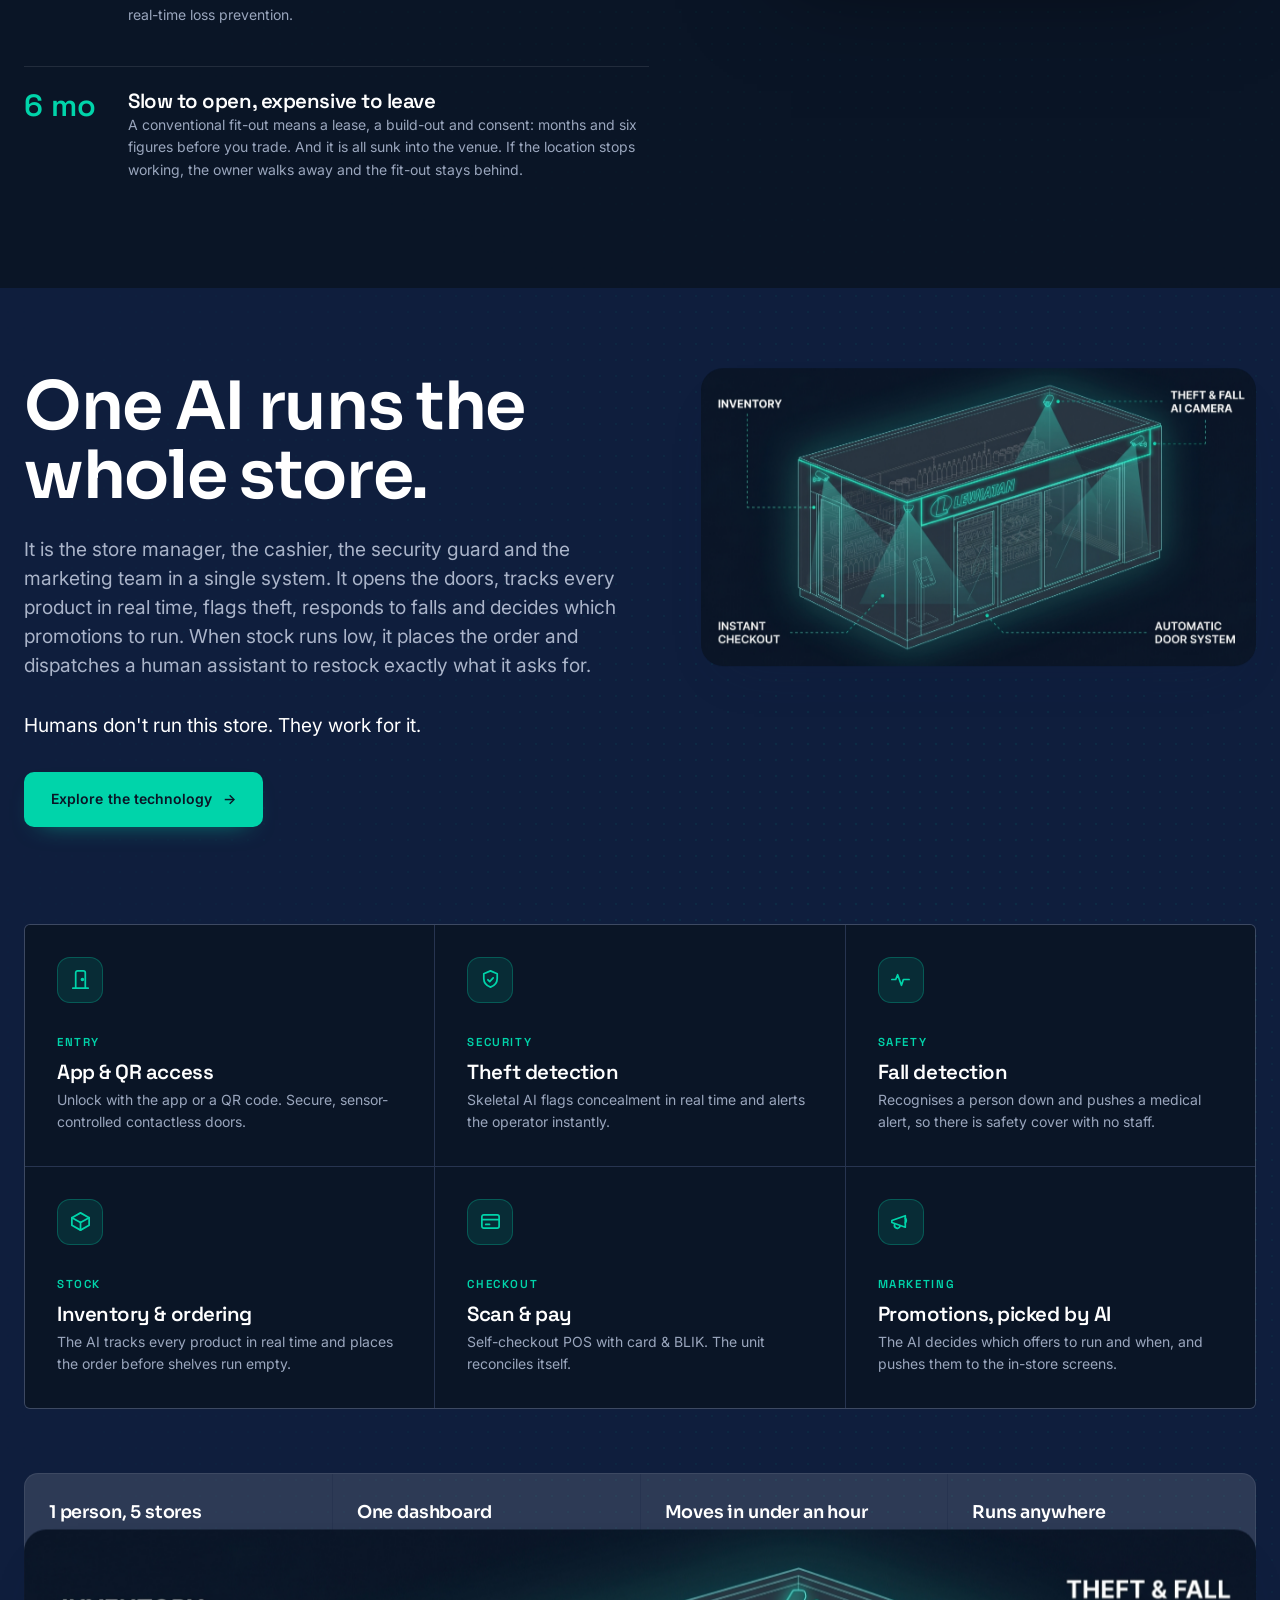
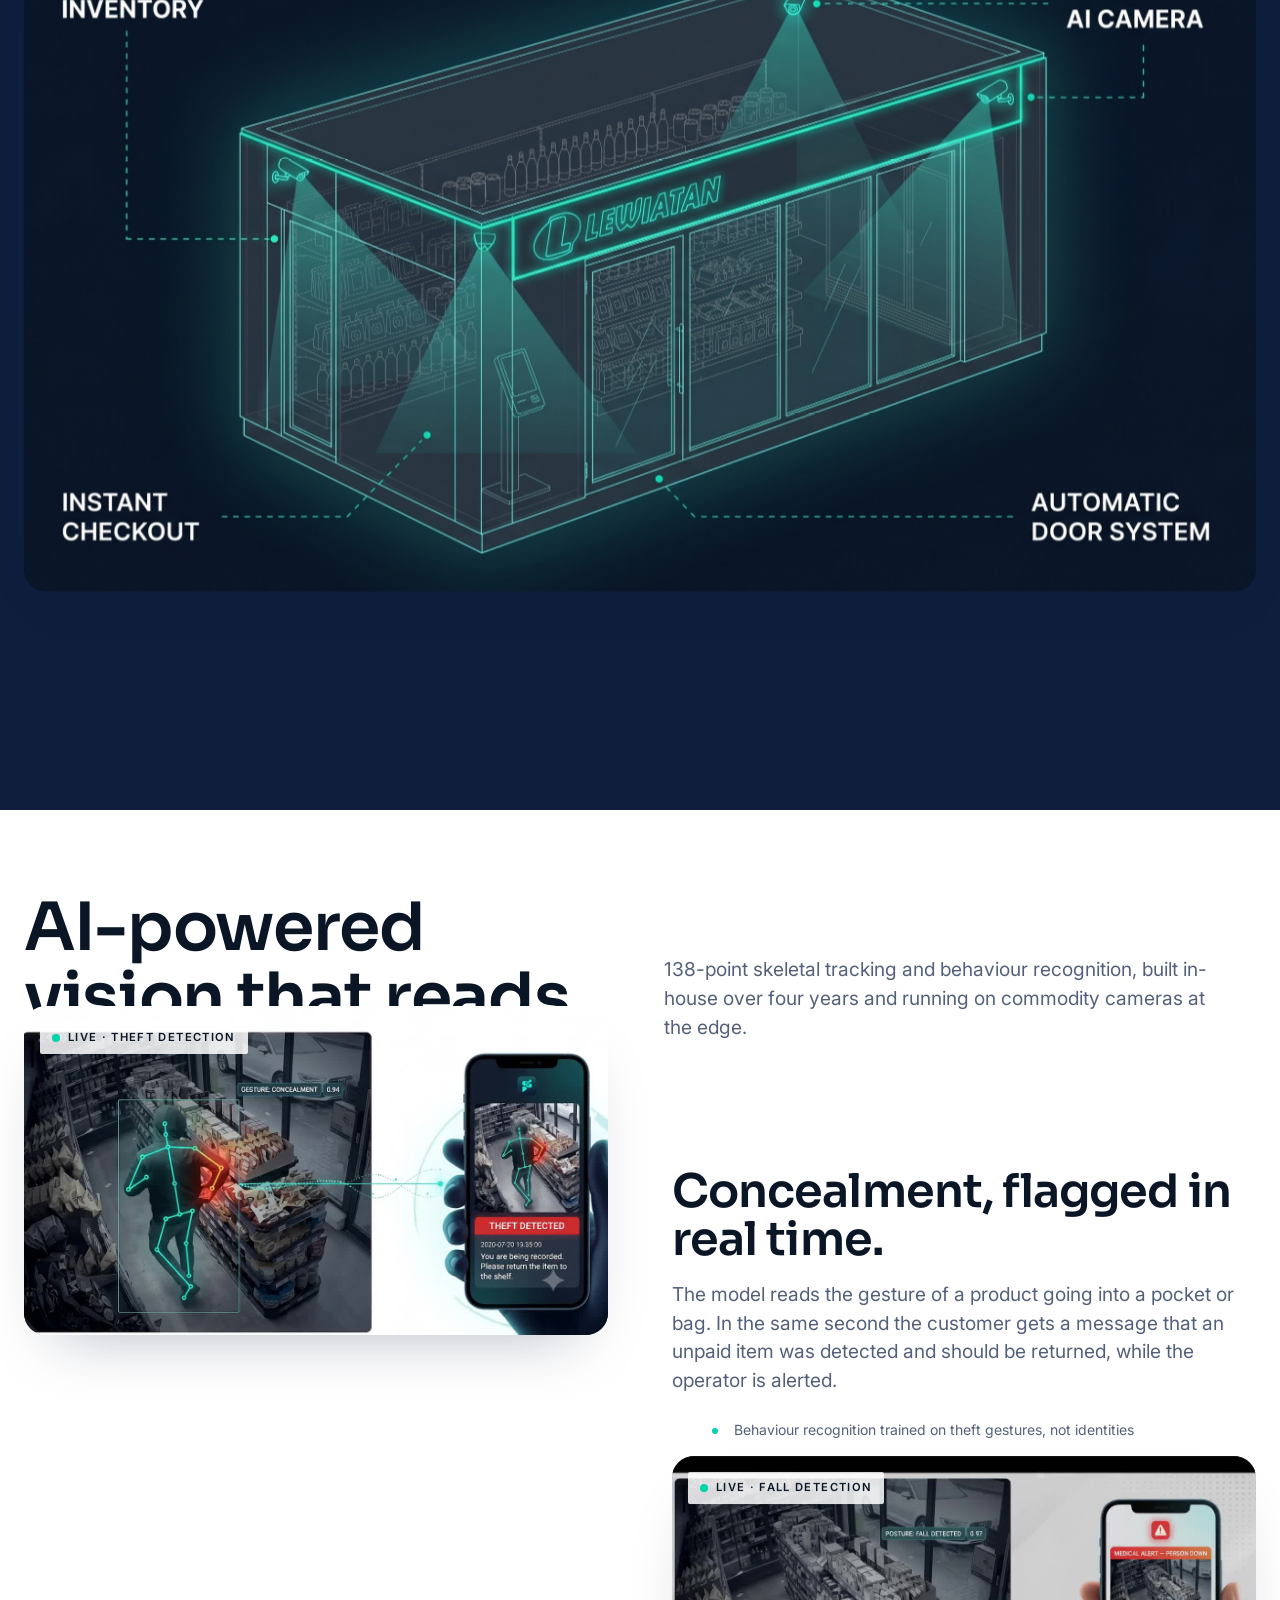
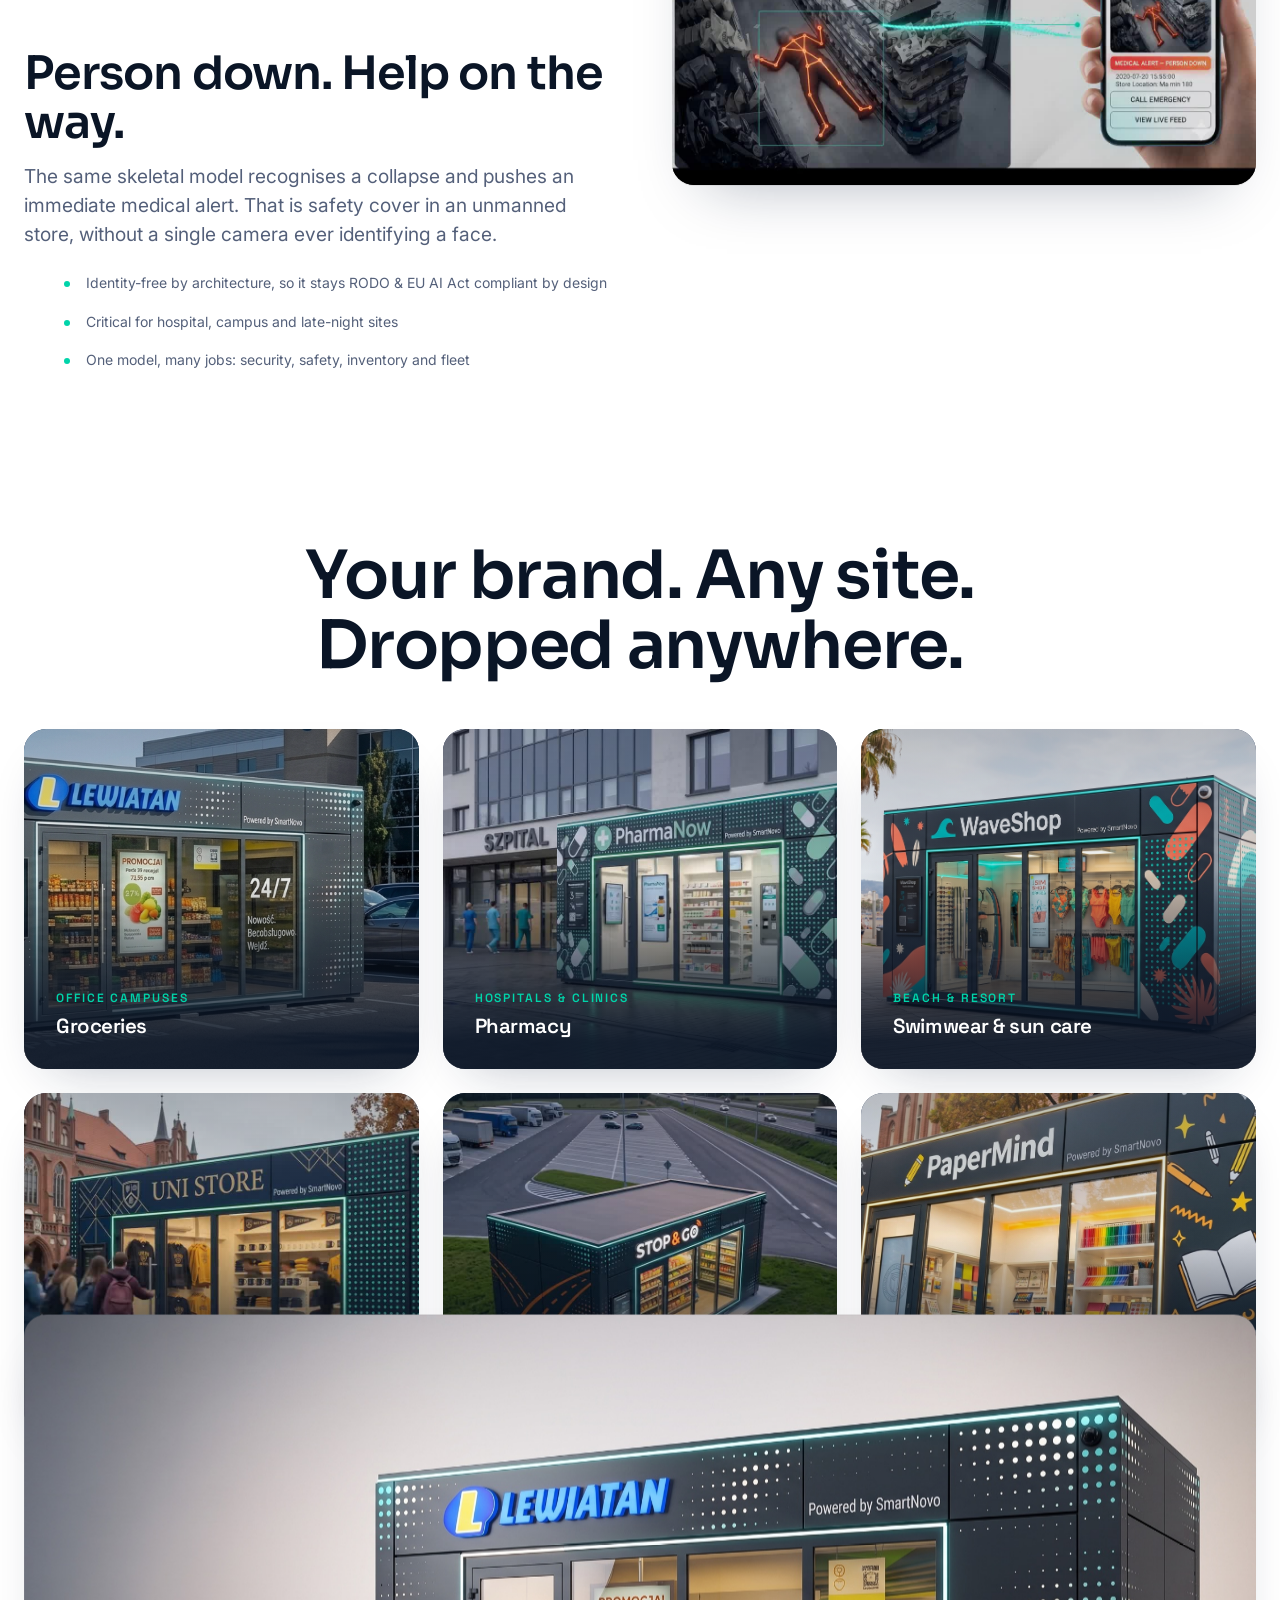
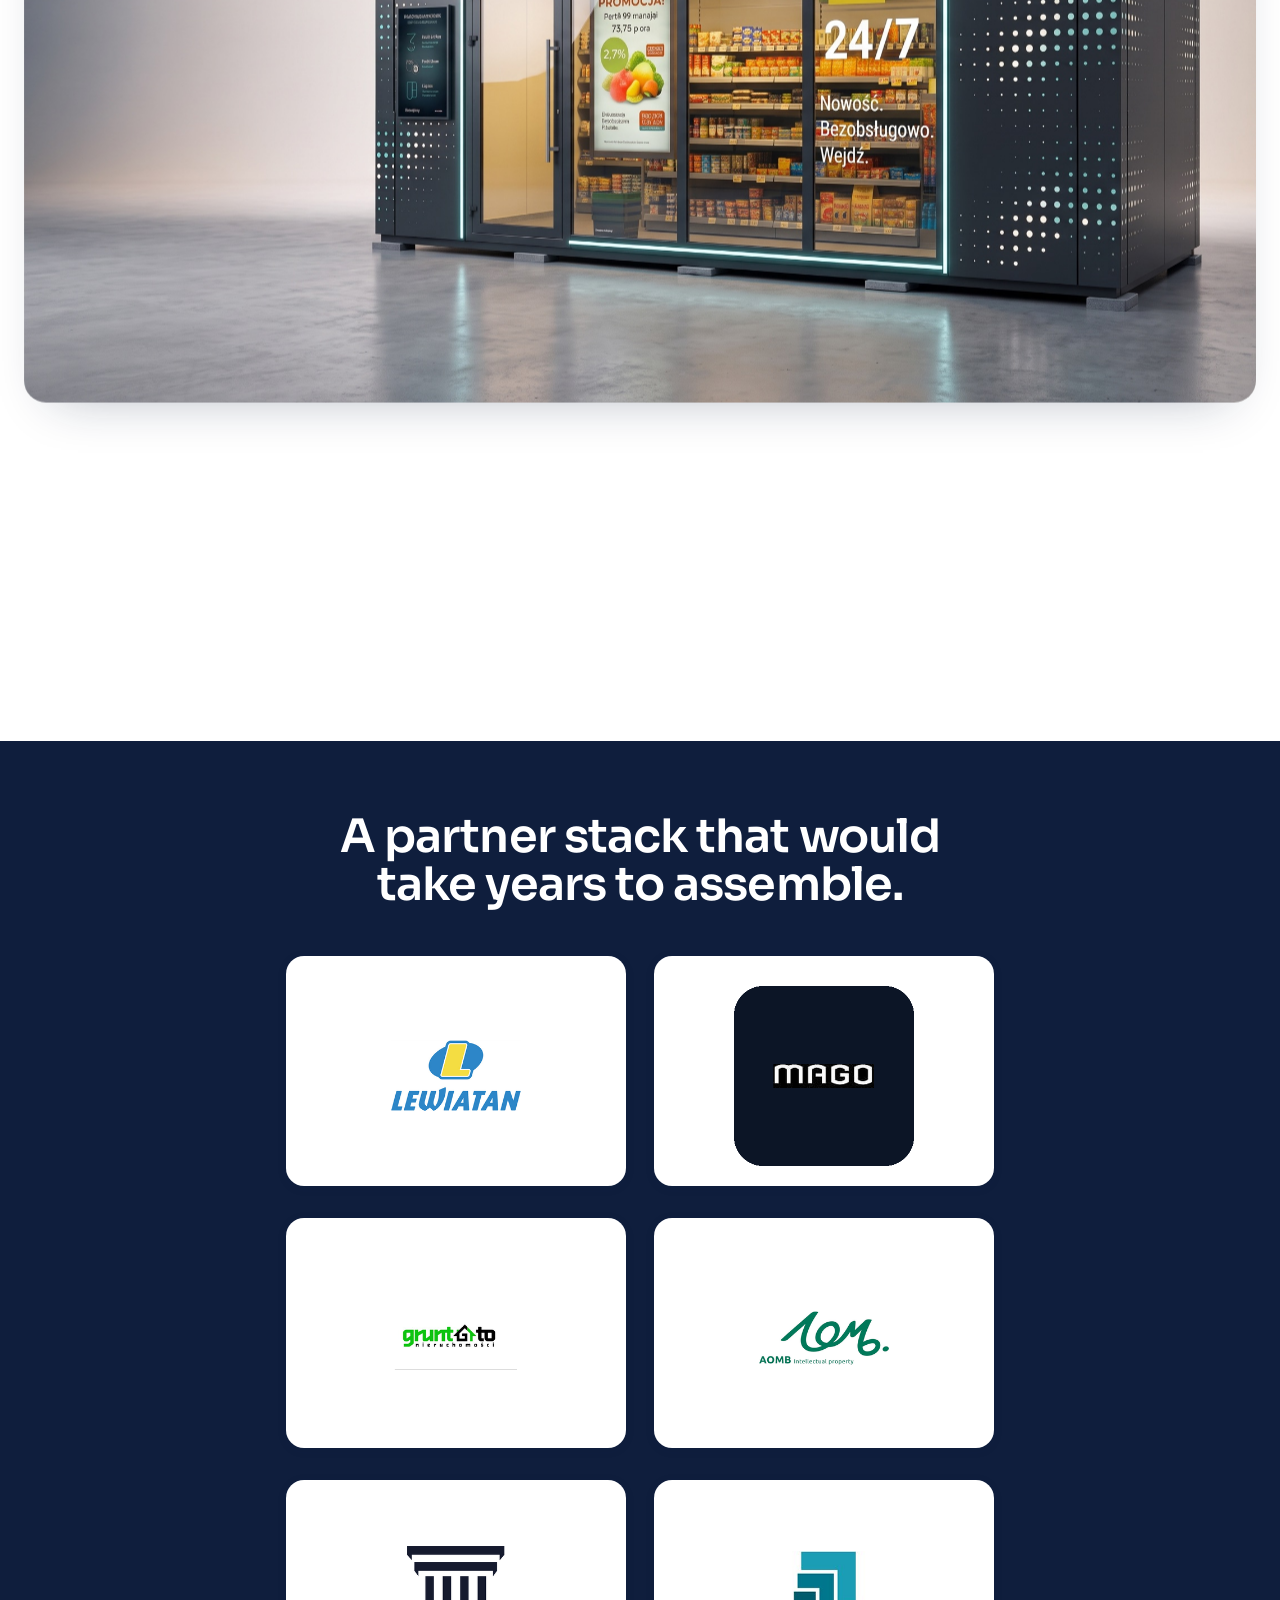
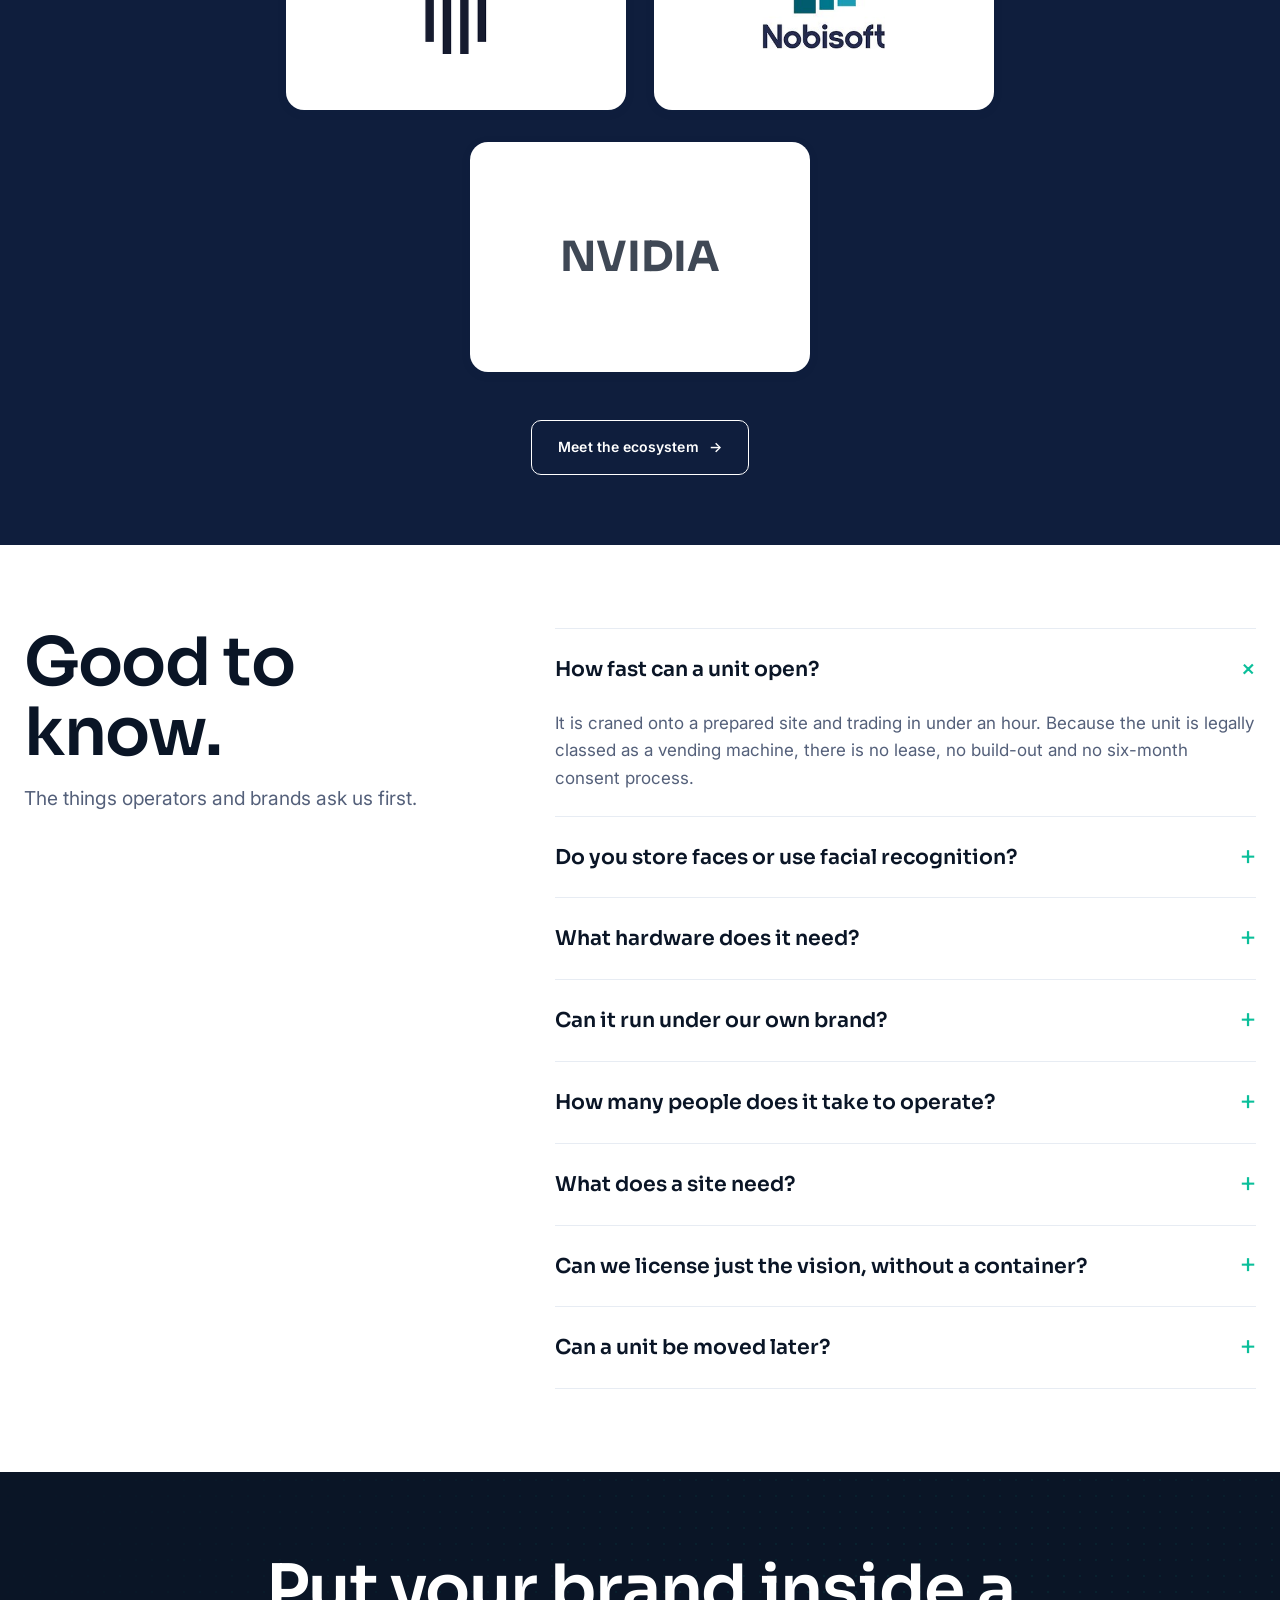
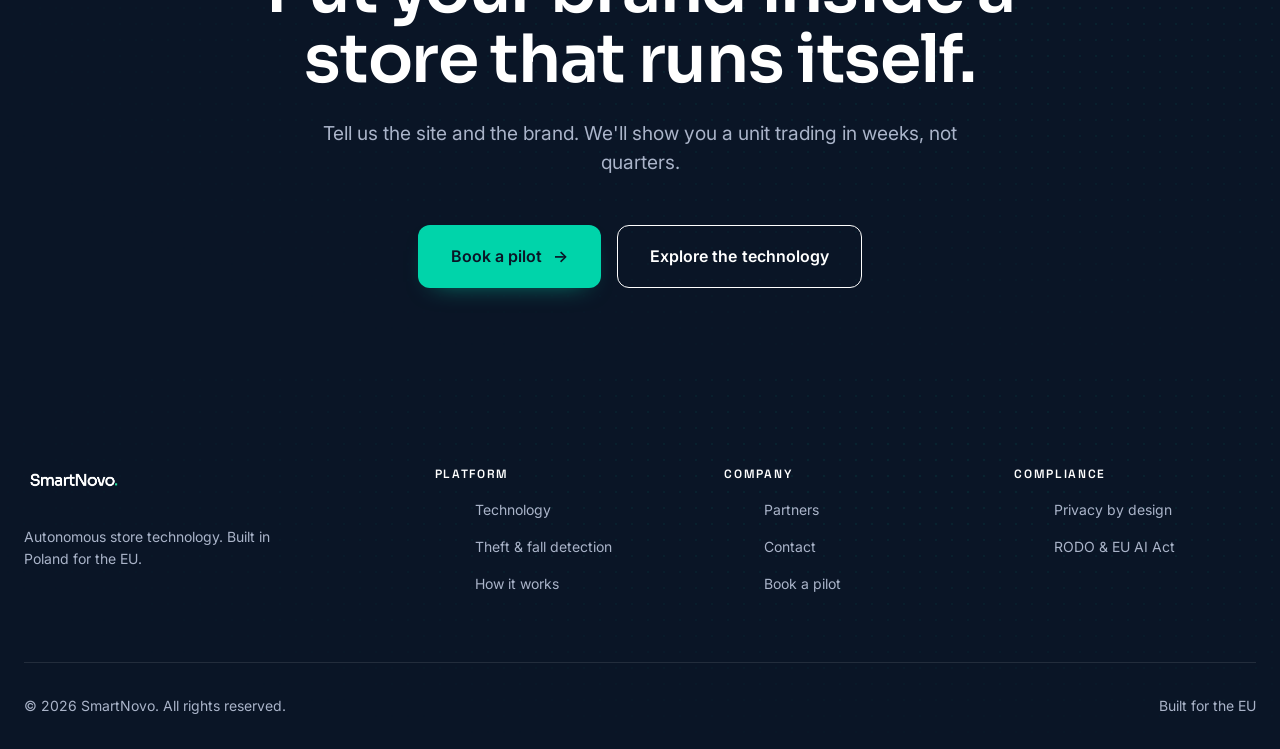
==== commit 533b44e5: "Cleaner, less-templated site: remove eyebrow kickers, bigger partner logos, hero tweaks, tgroupe ema" ====
--- a/index.html
+++ b/index.html
@@ -53,7 +53,6 @@
     <p class="lead">One AI is the manager, the cashier, the guard and the marketing team. Customers scan,
        shop and walk out. A 21&nbsp;m² store, craned onto site and trading in under an hour, under any brand.</p>
     <div class="hero__cta">
-      <a class="btn btn--primary btn--lg" href="contact.html">Deploy with us <span class="arr">→</span></a>
       <a class="btn btn--ghost btn--lg" href="#how">See how it works</a>
     </div>
   </div>
@@ -63,7 +62,6 @@
 <section class="section dark whynow dot-panel">
   <div class="wrap whynow__grid">
     <div class="reveal">
-      <span class="eyebrow">Why now</span>
       <h2 style="font-size:clamp(2.1rem,4.2vw,3.4rem)">The staffed store <br>stopped adding up.</h2>
       <p class="lead" style="margin-top:var(--s3)">Thousands of forecourts, campuses, hospital sites and small towns have
          real demand. But a clerk on every shift sinks the numbers before the first basket is scanned, so SmartNovo removes the
@@ -93,7 +91,6 @@
   <div class="wrap">
     <div class="split reveal">
       <div>
-        <span class="eyebrow">One brain, one unit</span>
         <h2 style="font-size:var(--fs-h1)">One AI runs the whole store.</h2>
         <p class="lead">It is the store manager, the cashier, the security guard and the marketing team in a single
            system. It opens the doors, tracks every product in real time, flags theft, responds to falls and decides
@@ -154,7 +151,6 @@
   <div class="wrap">
     <div class="tech-intro reveal" style="margin-bottom:var(--s6)">
       <div>
-        <span class="eyebrow">The technology</span>
         <h2 style="font-size:var(--fs-h1)">AI-powered vision that reads movement.</h2>
       </div>
       <p class="lead">138-point skeletal tracking and behaviour recognition, built in-house over
@@ -206,7 +202,6 @@
 <!-- ANY BRAND, ANY SITE -->
 <section class="section">
   <div class="wrap reveal" style="text-align:center; margin-inline:auto">
-    <span class="eyebrow" style="justify-content:center">One platform, any brand</span>
     <h2 style="font-size:var(--fs-h1)">Your brand. Any site. <br>Dropped anywhere.</h2>
   </div>
   <div class="wrap reveal-stagger ind-grid" style="margin-top:var(--s5)">
@@ -251,8 +246,8 @@
 
 <!-- PARTNER MARQUEE -->
 <section class="section--tight navy">
-  <div class="wrap reveal" style="text-align:center; margin-bottom:var(--s4)">
-    <span class="eyebrow" style="justify-content:center">A partner stack that would take years to assemble</span>
+  <div class="wrap reveal" style="text-align:center; margin-bottom:var(--s5)">
+    <h2 class="partner-title" style="font-size:var(--fs-h2); margin-inline:auto">A partner stack that would take years to assemble.</h2>
   </div>
   <div class="wrap partner-logos reveal-stagger">
     <span class="logo-tile"><img src="assets/img/partners/p_lewiatan.png" alt="Lewiatan" loading="lazy"></span>
@@ -272,7 +267,6 @@
 <section class="section faq-section">
   <div class="wrap faq reveal">
     <div>
-      <span class="eyebrow">Questions</span>
       <h2 style="font-size:var(--fs-h1)">Good to know.</h2>
       <p class="lead" style="margin-top:var(--s2)">The things operators and brands ask us first.</p>
     </div>
@@ -316,7 +310,6 @@
 <!-- CTA -->
 <section class="section dark cta-band dot-panel">
   <div class="wrap reveal">
-    <span class="eyebrow" style="justify-content:center">Deploy with SmartNovo</span>
     <h2>Put your brand inside a store that runs itself.</h2>
     <p class="lead">Tell us the site and the brand. We'll show you a unit trading in weeks, not quarters.</p>
     <div class="row">
@@ -353,7 +346,7 @@
     </div>
     <div class="foot-bottom">
       <span>© 2026 SmartNovo. All rights reserved.</span>
-      <span>Warsaw, Poland 🇵🇱 · Built for the EU</span>
+      <span>Built for the EU</span>
     </div>
   </div>
 </footer>
--- a/css/style.css
+++ b/css/style.css
@@ -870,3 +870,34 @@
   .partner-logos .logo-tile img{ max-height:56px; }
   .partner-logos .logo-tile .txt{ font-size:1.3rem; }
 }
+
+/* =========================================================================
+   v10 — BIGGER PARTNER LOGOS (~2x), HERO RE-CENTRED, CLEANER HEADINGS
+   ========================================================================= */
+/* Home logo wall */
+.partner-logos{ max-width:1100px; gap:32px 28px; }
+.partner-logos .logo-tile{ width:340px; max-width:46vw; height:230px; padding:30px; border-radius:18px; }
+.partner-logos .logo-tile img{ max-height:180px; }
+.partner-logos .logo-tile .txt{ font-size:2.6rem; }
+/* Partners-page cards */
+.partner-grid .p .p-logo{ height:180px; }
+.partner-grid .p .p-logo img{ max-height:170px; max-width:90%; }
+.partner-grid .p .p-logo .txt{ font-size:2.4rem; }
+
+/* Hero: nudge the title block lower so it sits centred within the video,
+   clear of the fixed header */
+.hero{ padding-top:5rem; }
+
+/* Section titles that used to sit under a small kicker now lead the section;
+   give them a touch of breathing room */
+.partner-title{ font-size:var(--fs-h2); max-width:20ch; }
+
+@media (max-width:600px){
+  .partner-logos{ gap:12px; max-width:none; }
+  .partner-logos .logo-tile{ width:calc(50% - 6px); max-width:calc(50% - 6px); height:150px; padding:16px; }
+  .partner-logos .logo-tile img{ max-height:100px; }
+  .partner-logos .logo-tile .txt{ font-size:1.6rem; }
+  .partner-grid .p .p-logo{ height:120px; }
+  .partner-grid .p .p-logo img{ max-height:110px; }
+  .hero{ padding-top:3.5rem; }
+}
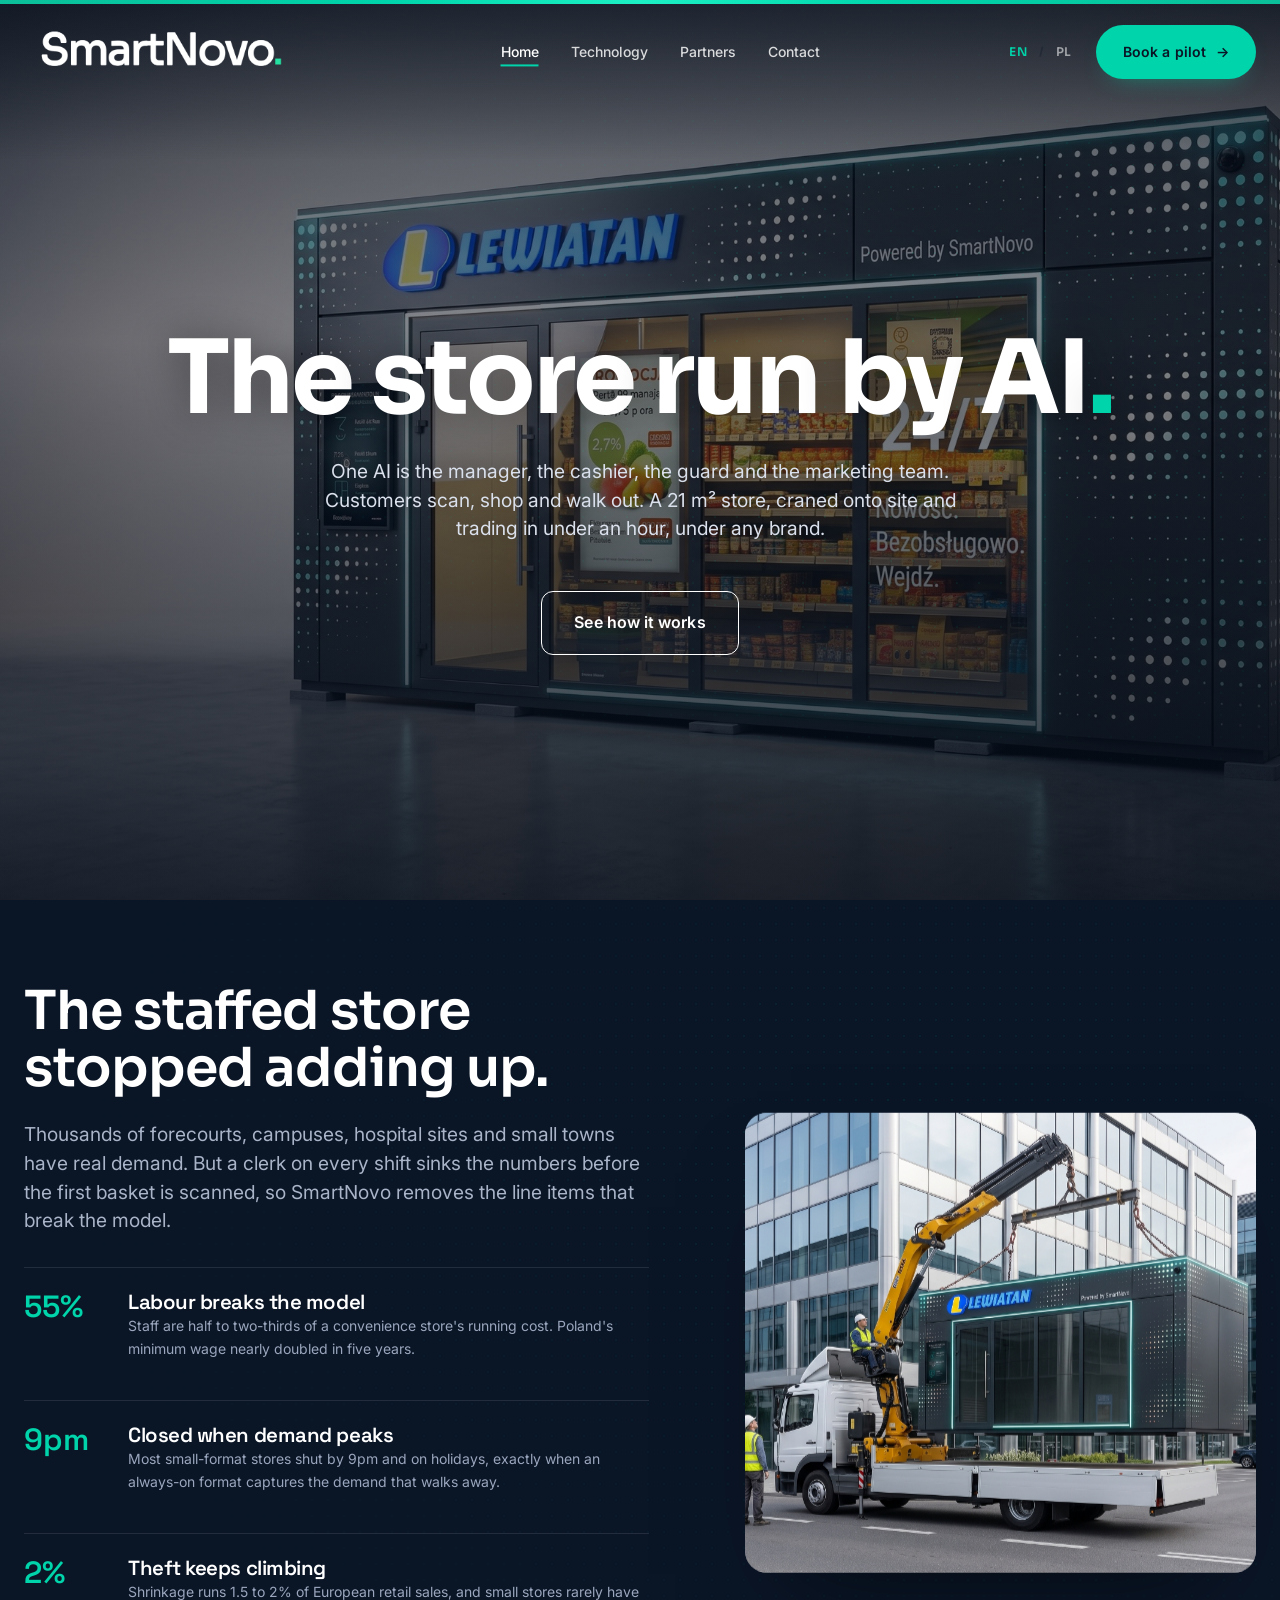
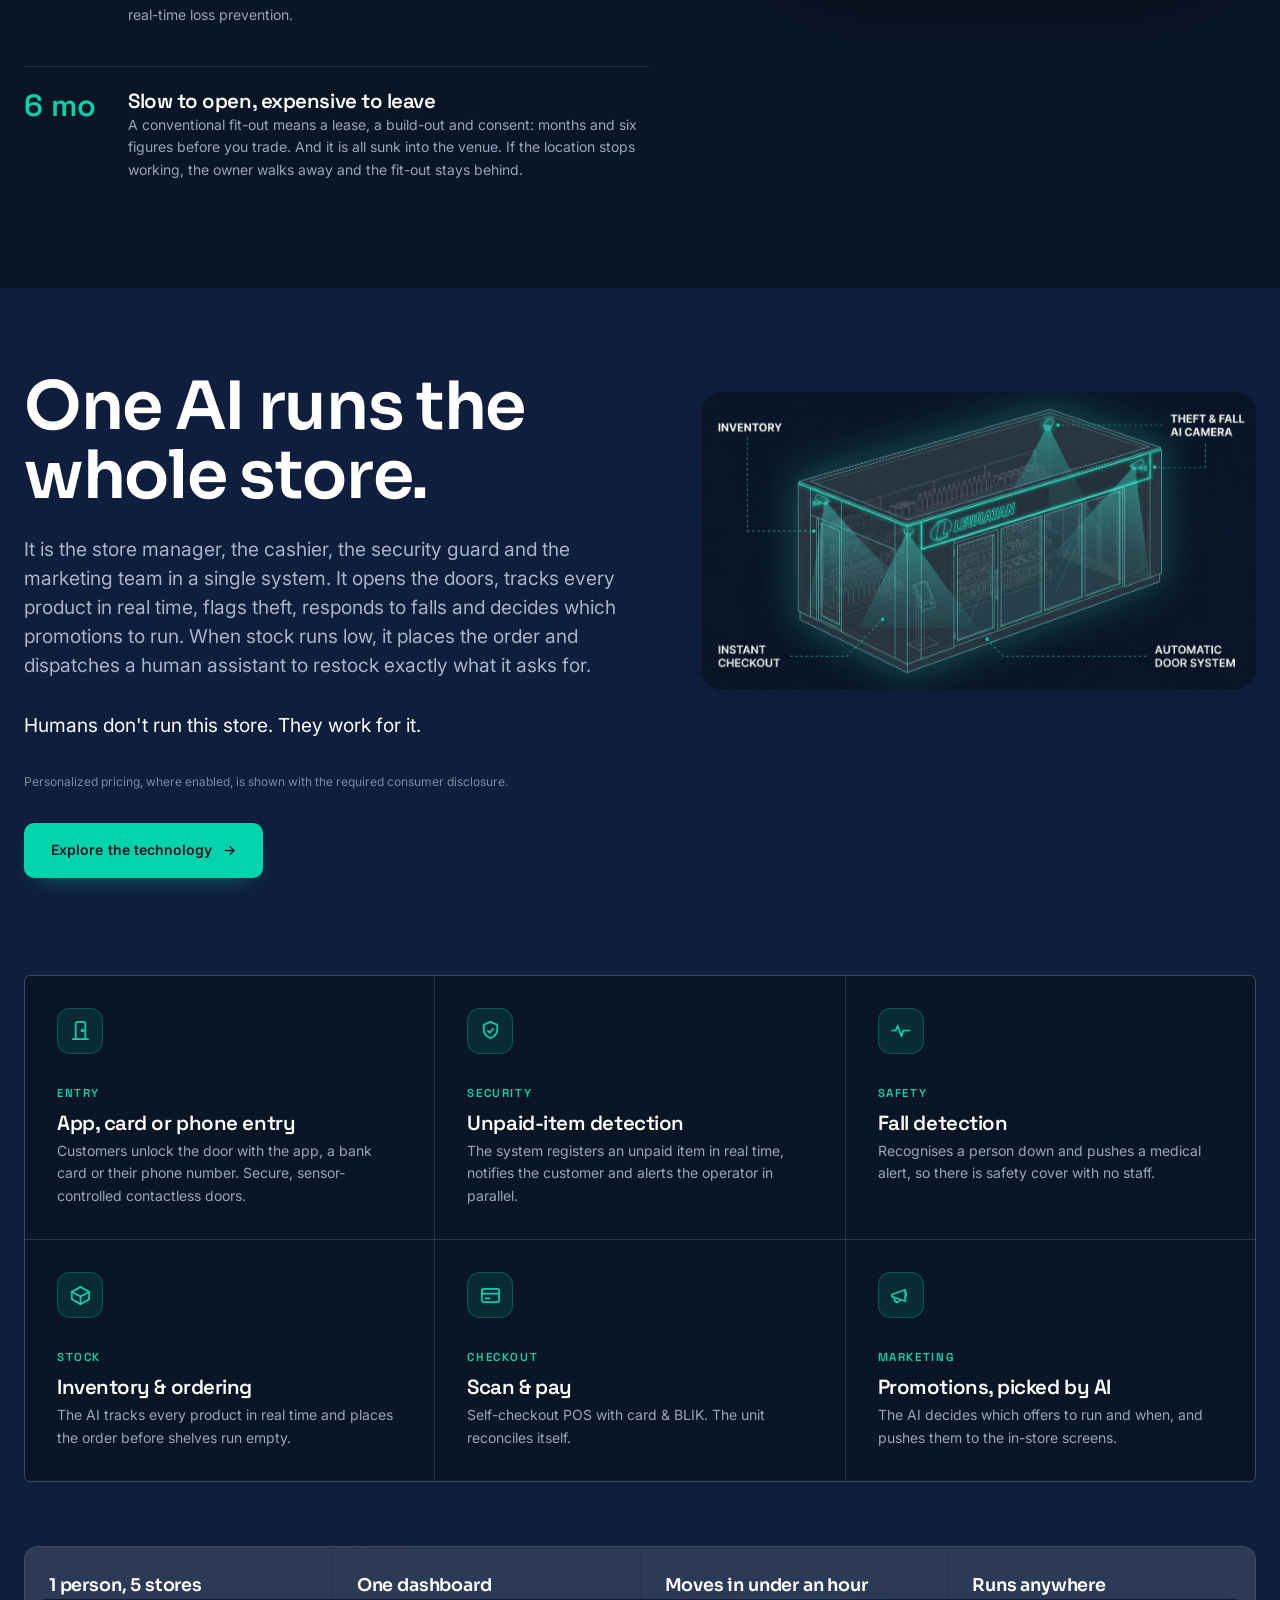
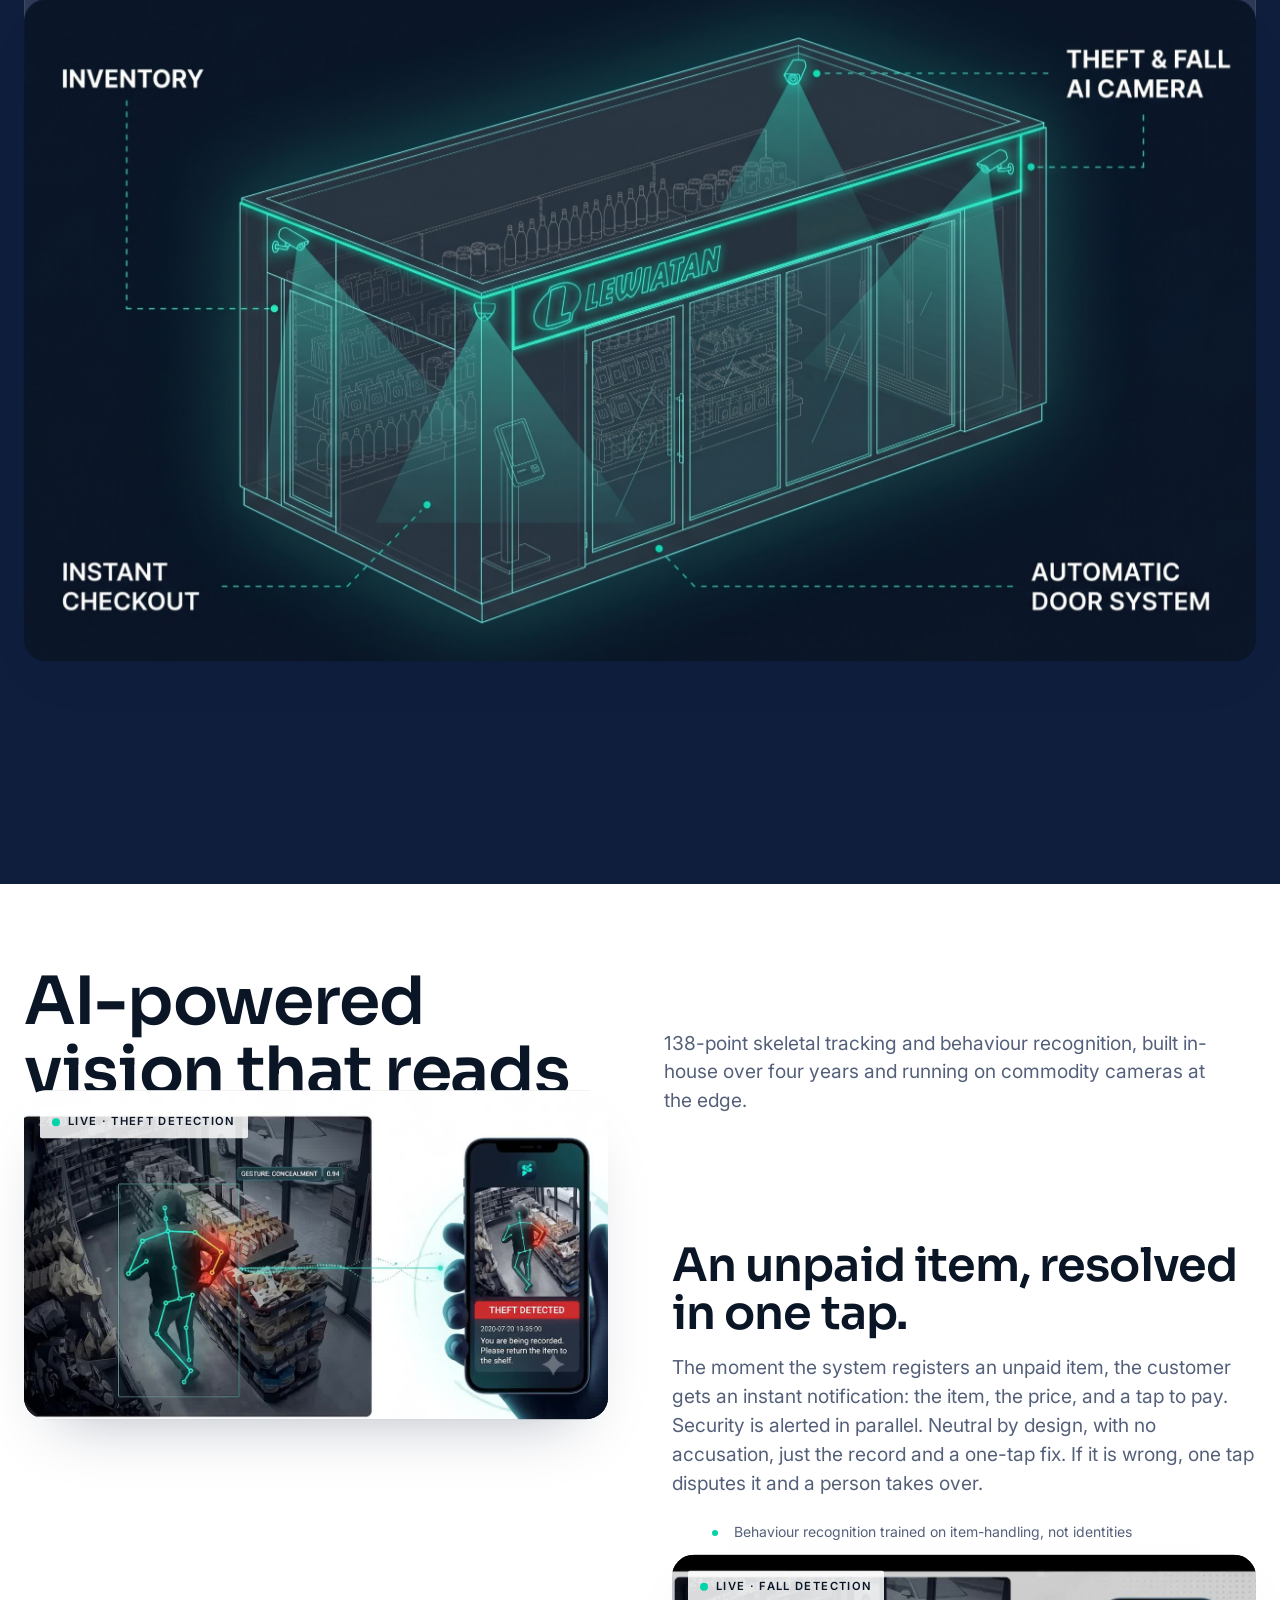
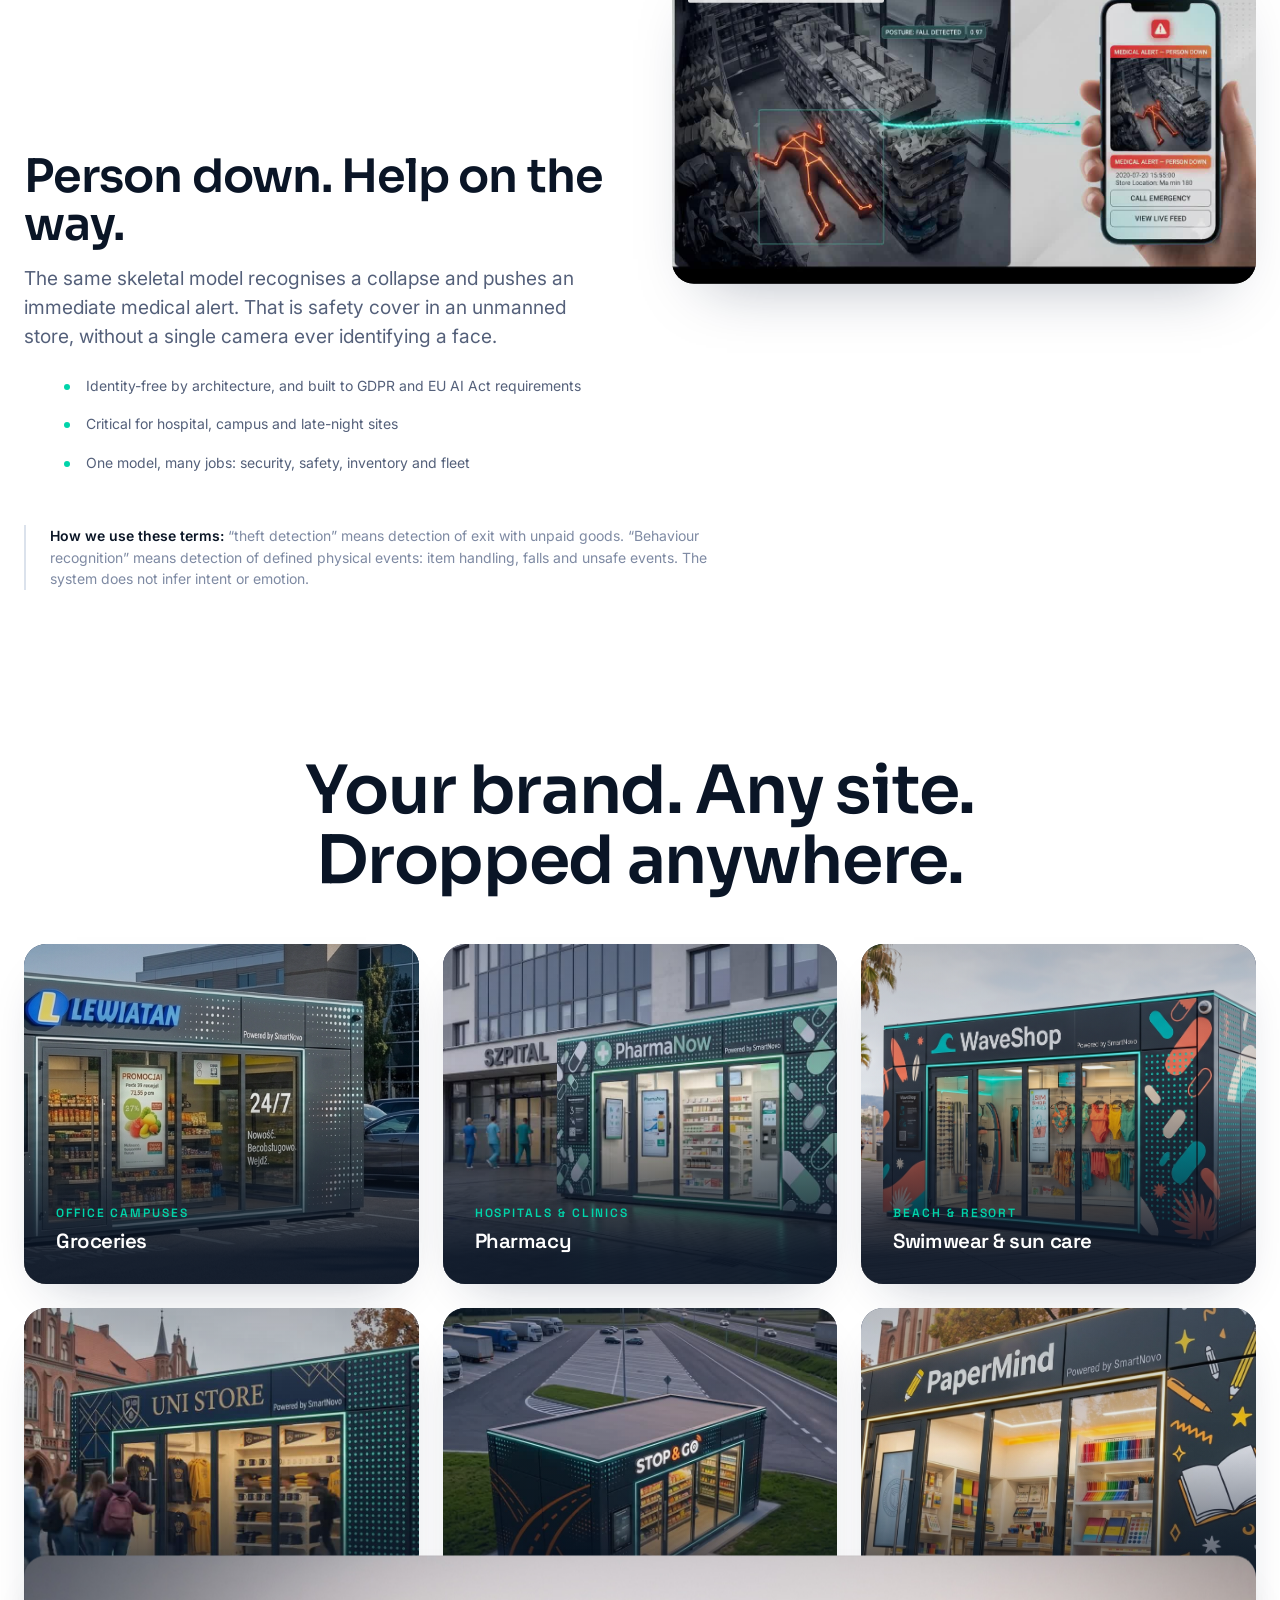
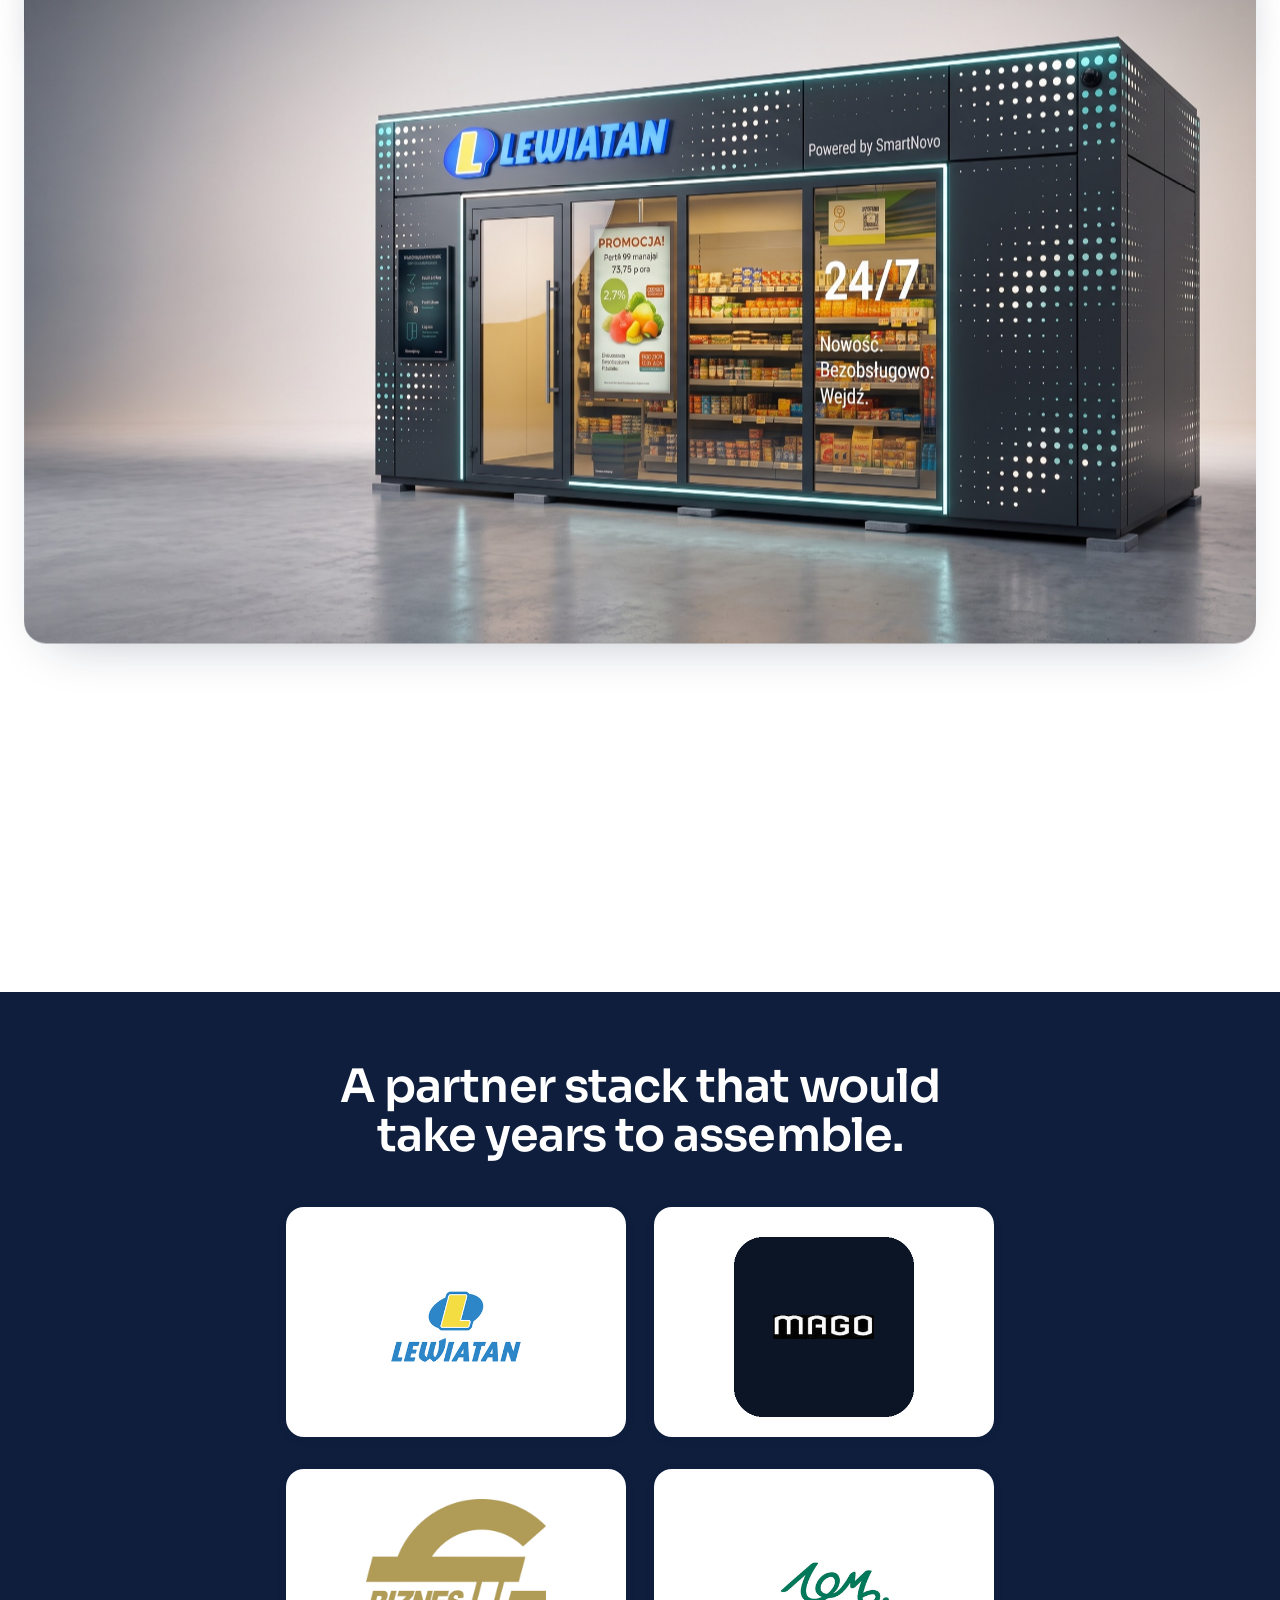
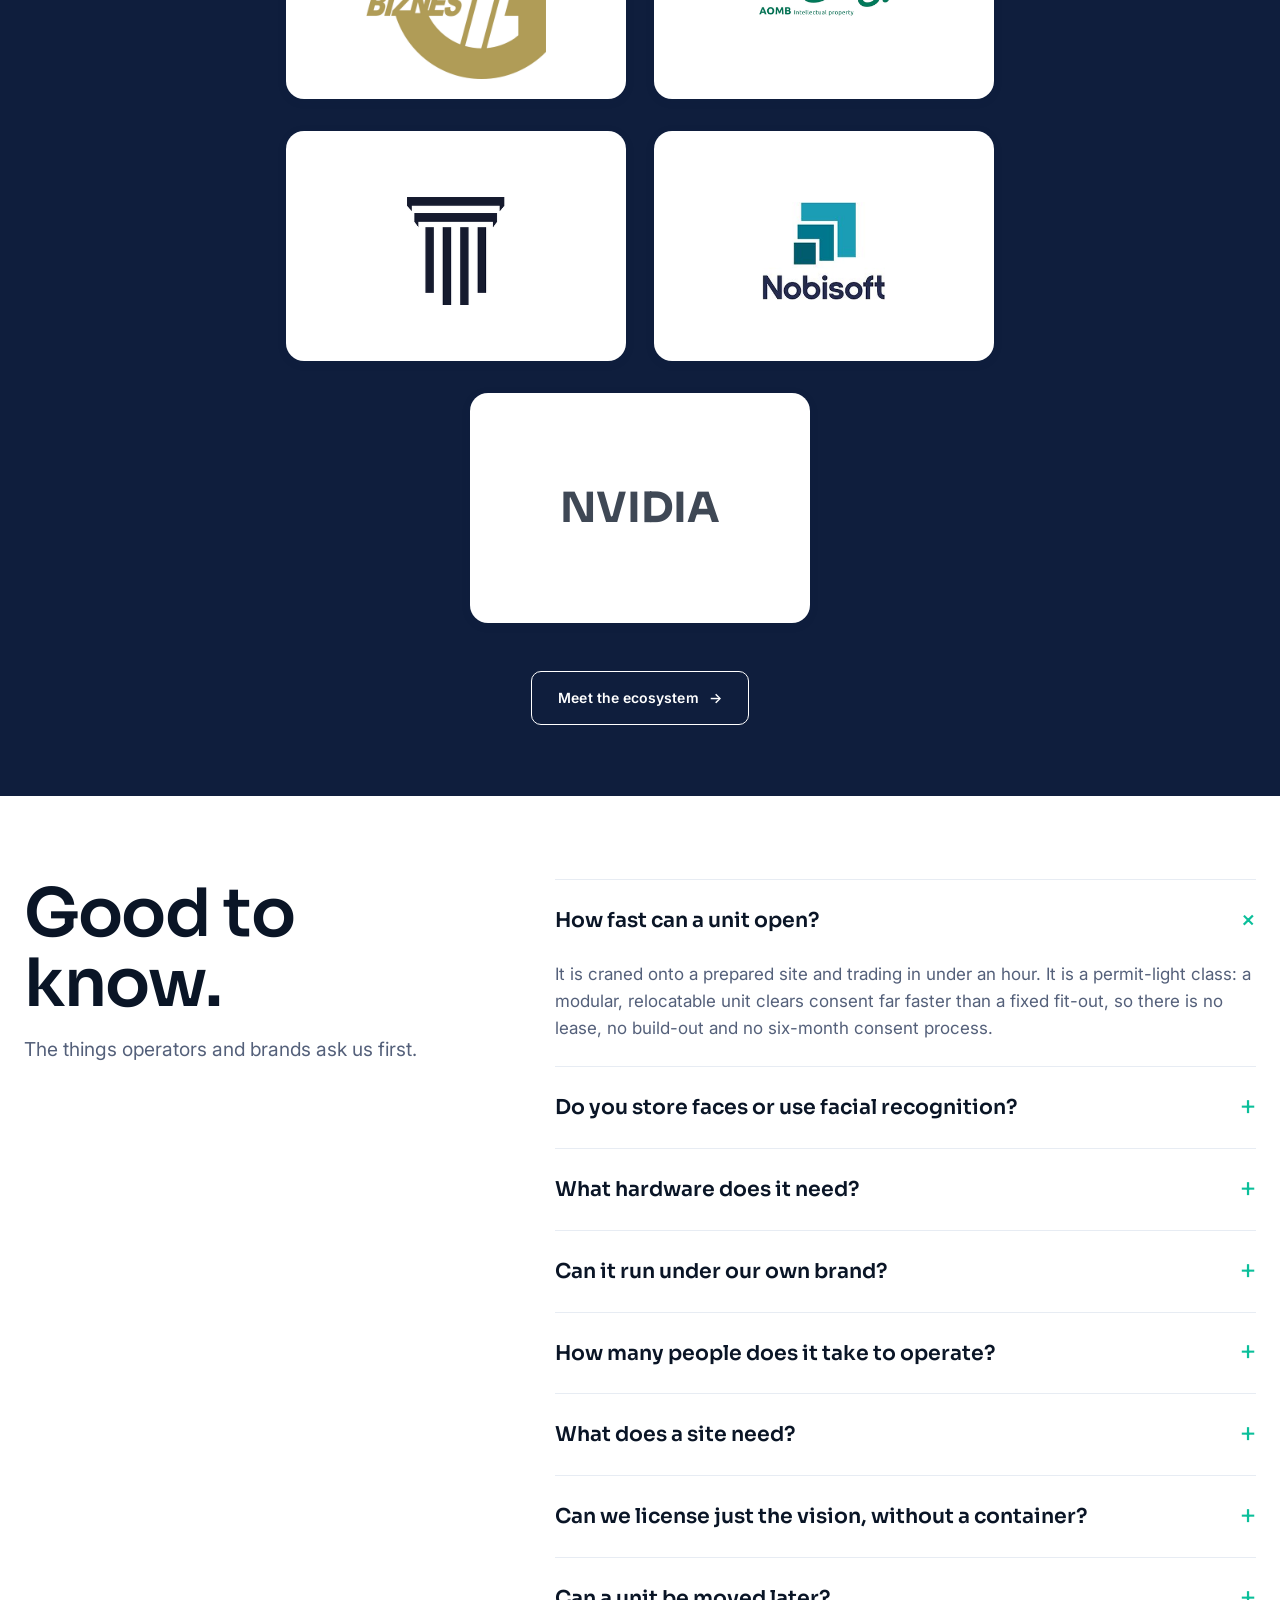
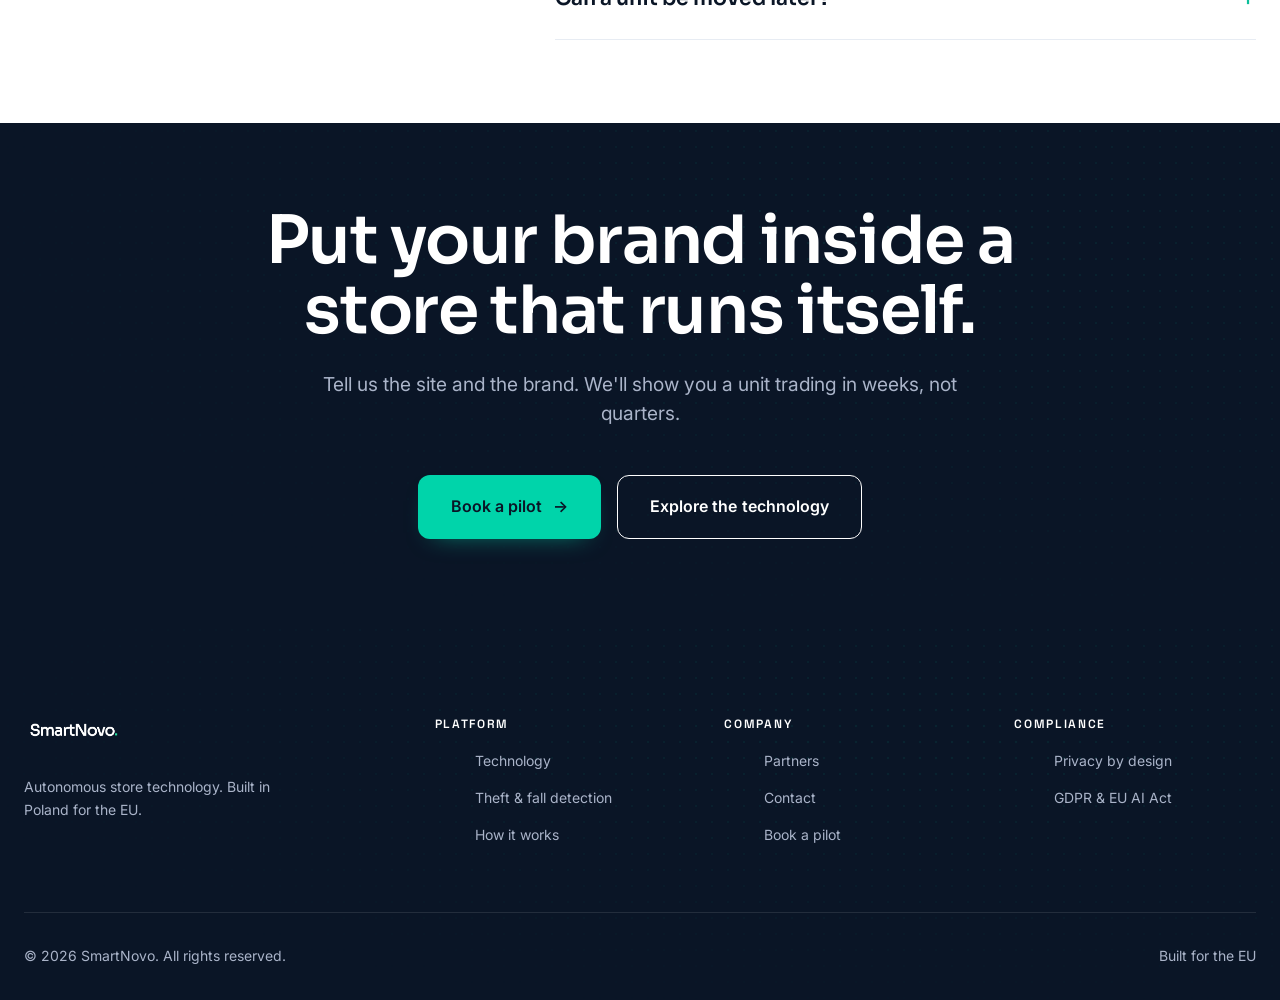
==== commit 3600349b: "Apply counsel redline wording; simplify partner cards; Grunto Biznes rebrand Legal/editorial review " ====
--- a/index.html
+++ b/index.html
@@ -97,6 +97,7 @@
            which promotions to run. When stock runs low, it places the order and dispatches a human assistant to
            restock exactly what it asks for.</p>
         <p class="lead" style="margin-top:var(--s3); color:var(--paper)">Humans don't run this store. They work for it.</p>
+        <p class="note-inline">Personalized pricing, where enabled, is shown with the required consumer disclosure.</p>
         <div class="hero__cta" style="margin-top:var(--s4)">
           <a class="btn btn--primary" href="product.html">Explore the technology <span class="arr">→</span></a>
         </div>
@@ -113,10 +114,10 @@
     <div class="ai-orbit reveal-stagger">
       <div class="node lift">
         <span class="ic"><svg viewBox="0 0 24 24" fill="none" stroke="currentColor" stroke-width="1.8" stroke-linecap="round" stroke-linejoin="round"><path d="M4 21h16"/><path d="M7 21V5a2 2 0 0 1 2-2h6a2 2 0 0 1 2 2v16"/><circle cx="14" cy="12" r="1"/></svg></span>
-        <span class="k">Entry</span><h3>App &amp; QR access</h3><p>Unlock with the app or a QR code. Secure, sensor-controlled contactless doors.</p></div>
+        <span class="k">Entry</span><h3>App, card or phone entry</h3><p>Customers unlock the door with the app, a bank card or their phone number. Secure, sensor-controlled contactless doors.</p></div>
       <div class="node lift">
         <span class="ic"><svg viewBox="0 0 24 24" fill="none" stroke="currentColor" stroke-width="1.8" stroke-linecap="round" stroke-linejoin="round"><path d="M12 3l7 3v5c0 4.5-3 7.6-7 9-4-1.4-7-4.5-7-9V6z"/><path d="M9.3 12.3l1.9 1.9 3.6-3.9"/></svg></span>
-        <span class="k">Security</span><h3>Theft detection</h3><p>Skeletal AI flags concealment in real time and alerts the operator instantly.</p></div>
+        <span class="k">Security</span><h3>Unpaid-item detection</h3><p>The system registers an unpaid item in real time, notifies the customer and alerts the operator in parallel.</p></div>
       <div class="node lift">
         <span class="ic"><svg viewBox="0 0 24 24" fill="none" stroke="currentColor" stroke-width="1.8" stroke-linecap="round" stroke-linejoin="round"><path d="M3 12h4l2-5 4 11 2-6h6"/></svg></span>
         <span class="k">Safety</span><h3>Fall detection</h3><p>Recognises a person down and pushes a medical alert, so there is safety cover with no staff.</p></div>
@@ -166,13 +167,14 @@
         </video>
       </div>
       <div>
-        <h2>Concealment, flagged in real time.</h2>
-        <p class="lead">The model reads the gesture of a product going into a pocket or bag. In the same second the
-           customer gets a message that an unpaid item was detected and should be returned, while the operator is alerted.</p>
+        <h2>An unpaid item, resolved in one tap.</h2>
+        <p class="lead">The moment the system registers an unpaid item, the customer gets an instant notification: the
+           item, the price, and a tap to pay. Security is alerted in parallel. Neutral by design, with no accusation,
+           just the record and a one-tap fix. If it is wrong, one tap disputes it and a person takes over.</p>
         <ul>
-          <li>Behaviour recognition trained on theft gestures, not identities</li>
+          <li>Behaviour recognition trained on item-handling, not identities</li>
           <li>Runs on commodity cameras at the edge, with no specialist hardware</li>
-          <li>Operator and deterrent alerts fire instantly</li>
+          <li>Customer notification and operator alert fire in parallel</li>
         </ul>
       </div>
     </div>
@@ -190,12 +192,16 @@
         <p class="lead">The same skeletal model recognises a collapse and pushes an immediate medical alert. That is safety
            cover in an unmanned store, without a single camera ever identifying a face.</p>
         <ul>
-          <li>Identity-free by architecture, so it stays RODO &amp; EU AI Act compliant by design</li>
+          <li>Identity-free by architecture, and built to GDPR and EU AI Act requirements</li>
           <li>Critical for hospital, campus and late-night sites</li>
           <li>One model, many jobs: security, safety, inventory and fleet</li>
         </ul>
       </div>
     </div>
+
+    <p class="legal-note"><b>How we use these terms:</b> “theft detection” means detection of exit with unpaid goods.
+       “Behaviour recognition” means detection of defined physical events: item handling, falls and unsafe events.
+       The system does not infer intent or emotion.</p>
   </div>
 </section>
 
@@ -235,6 +241,7 @@
   </div>
   <p class="lead reveal" style="text-align:center; margin:var(--s4) auto 0">Convenience, pharmacy, campus, forecourt or
      resort. The unit is the same, and the brand is yours.</p>
+  <p class="note-inline reveal" style="text-align:center">Assortment configured per site and applicable law.</p>
   <div class="wrap reveal" style="margin-top:var(--s5)">
     <div class="team-photo float-media">
       <video autoplay muted loop playsinline data-play-in-view poster="assets/img/unit-render.jpg" preload="metadata" style="width:100%; display:block">
@@ -252,7 +259,7 @@
   <div class="wrap partner-logos reveal-stagger">
     <span class="logo-tile"><img src="assets/img/partners/p_lewiatan.png" alt="Lewiatan" loading="lazy"></span>
     <span class="logo-tile"><img src="assets/img/partners/p_mago.png" alt="MAGO SA" loading="lazy"></span>
-    <span class="logo-tile"><img src="assets/img/partners/p_grunto.png" alt="Grunto.pl" loading="lazy"></span>
+    <span class="logo-tile"><img src="assets/img/partners/p_grunto.png" alt="Grunto Biznes" loading="lazy"></span>
     <span class="logo-tile"><img src="assets/img/partners/p_aomb.png" alt="AOMB Polska" loading="lazy"></span>
     <span class="logo-tile"><img src="assets/img/partners/p_jablonski.png" alt="Jabłoński Szczucki" loading="lazy"></span>
     <span class="logo-tile"><img src="assets/img/partners/p_nobisoft.png" alt="Nobisoft / opvo.io" loading="lazy"></span>
@@ -273,11 +280,11 @@
     <div class="faq-list">
       <details class="faq-item" open>
         <summary>How fast can a unit open?</summary>
-        <div class="faq-a">It is craned onto a prepared site and trading in under an hour. Because the unit is legally classed as a vending machine, there is no lease, no build-out and no six-month consent process.</div>
+        <div class="faq-a">It is craned onto a prepared site and trading in under an hour. It is a permit-light class: a modular, relocatable unit clears consent far faster than a fixed fit-out, so there is no lease, no build-out and no six-month consent process.</div>
       </details>
       <details class="faq-item">
         <summary>Do you store faces or use facial recognition?</summary>
-        <div class="faq-a">No. The vision system reads body movement through 138-point skeletal tracking, never a face. It is identity-free by architecture, which keeps it aligned with RODO and the EU AI Act by design.</div>
+        <div class="faq-a">No. The vision system reads body movement through 138-point skeletal tracking, never a face. It is identity-free by architecture and built to GDPR and EU AI Act requirements from day one.</div>
       </details>
       <details class="faq-item">
         <summary>What hardware does it need?</summary>
@@ -341,7 +348,7 @@
       </ul></div>
       <div class="foot-col"><h4>Compliance</h4><ul>
         <li><a href="product.html#privacy">Privacy by design</a></li>
-        <li><a href="product.html#privacy">RODO &amp; EU AI Act</a></li>
+        <li><a href="product.html#privacy">GDPR &amp; EU AI Act</a></li>
       </ul></div>
     </div>
     <div class="foot-bottom">
--- a/css/style.css
+++ b/css/style.css
@@ -901,3 +901,15 @@
   .partner-grid .p .p-logo img{ max-height:110px; }
   .hero{ padding-top:3.5rem; }
 }
+
+/* ---- Legal / definitional footnotes (counsel-reviewed wording) ---- */
+.legal-note{ font-size:var(--fs-sm); line-height:1.55; color:var(--muted-2);
+  border-left:2px solid var(--line-2); padding-left:var(--s3); max-width:78ch; margin-top:var(--s5); }
+.dark .legal-note,.navy .legal-note{ color:var(--muted-on-dark); border-left-color:var(--line-dark-2); }
+.legal-note b{ color:var(--ink); font-weight:600; }
+.dark .legal-note b,.navy .legal-note b{ color:var(--paper); }
+.note-inline{ font-size:var(--fs-xs); color:var(--muted-2); margin-top:var(--s2); }
+
+/* Partner cards are logo + name only */
+.partner-grid .p{ display:flex; flex-direction:column; align-items:flex-start; }
+.partner-grid .p h3{ margin:0; }
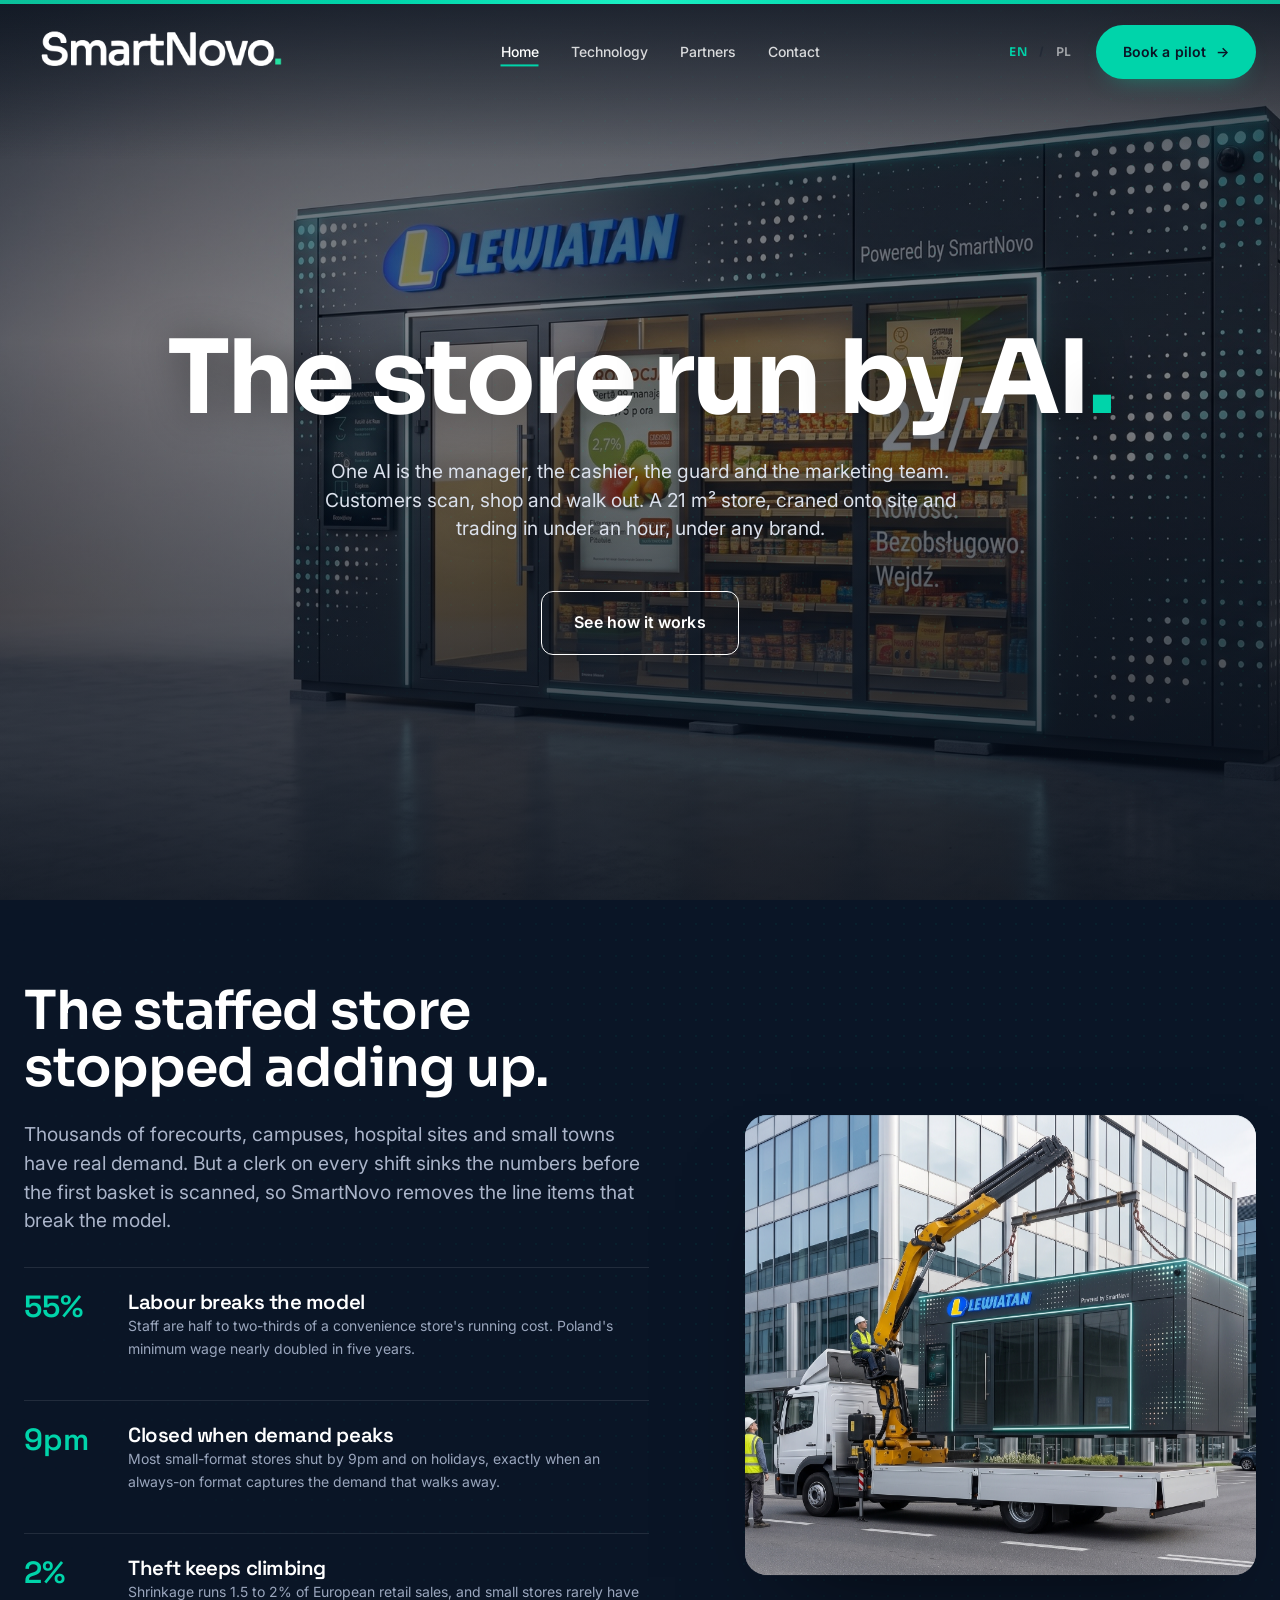
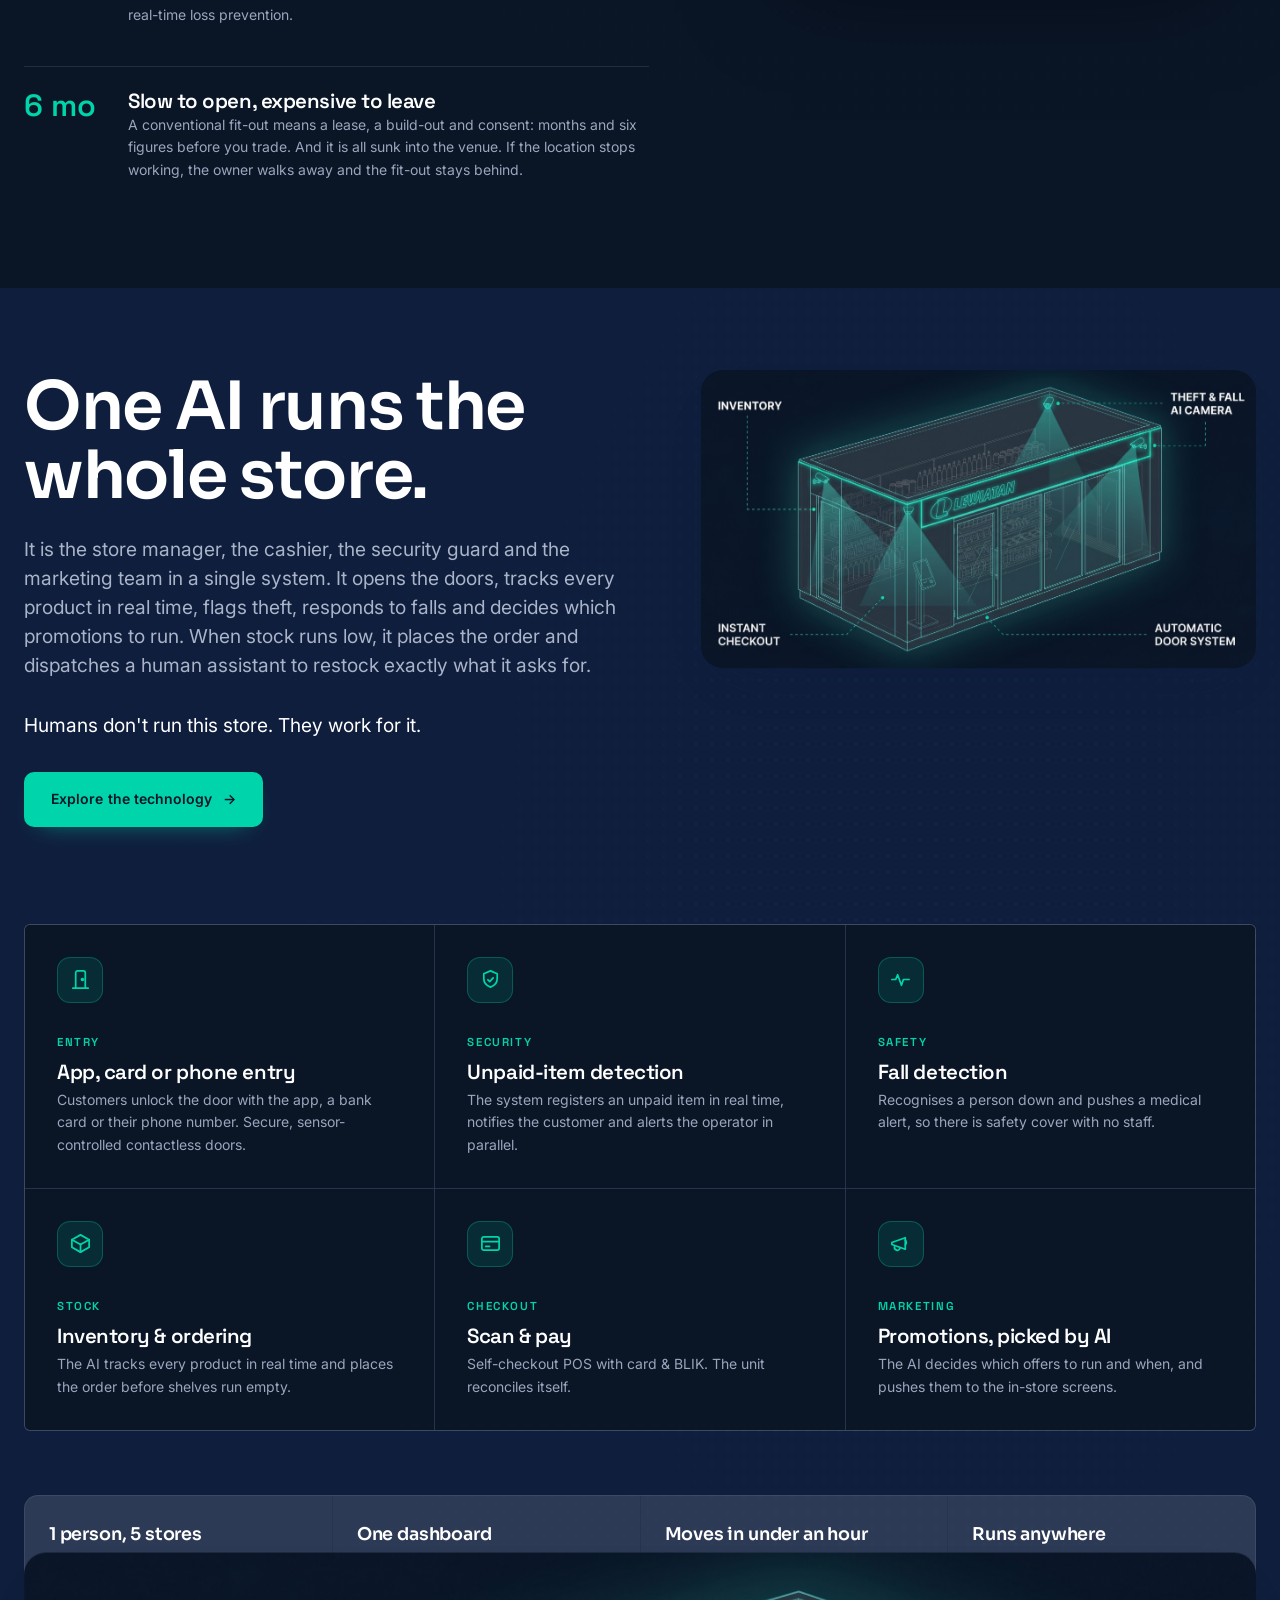
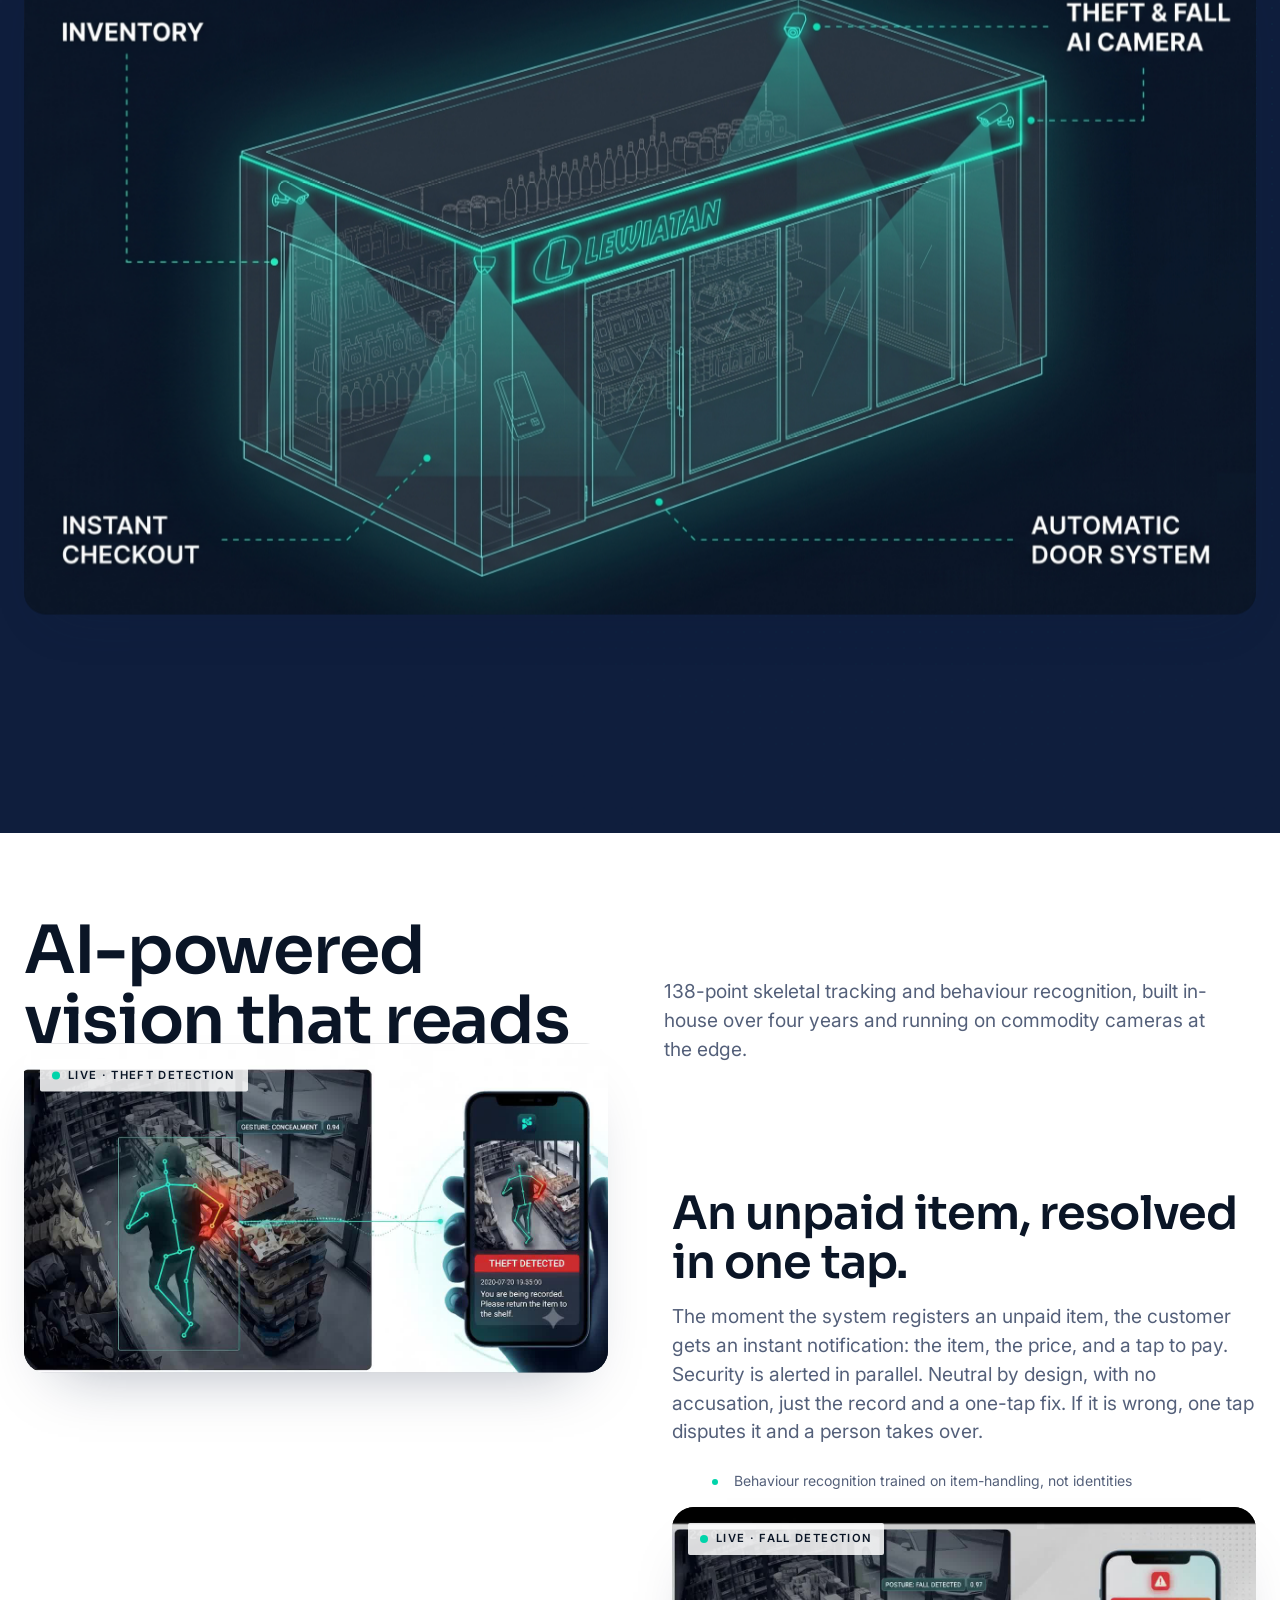
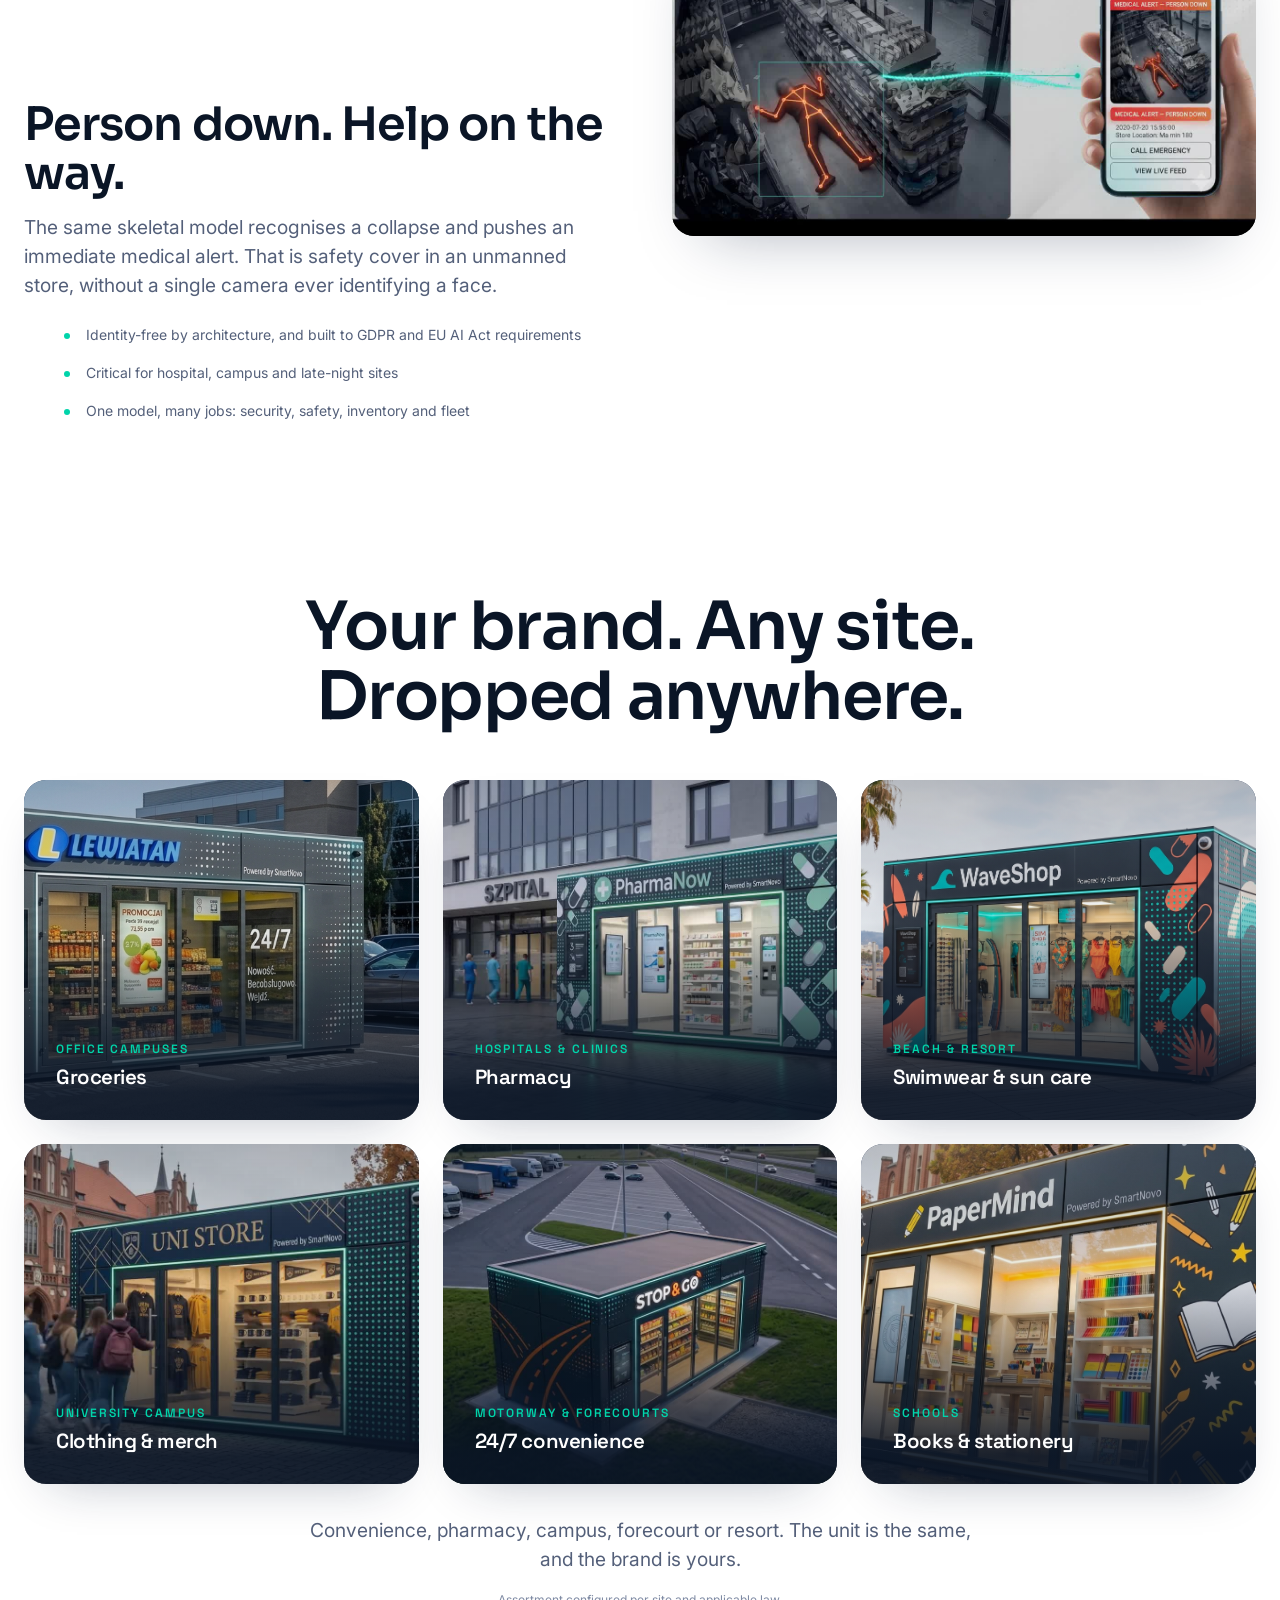
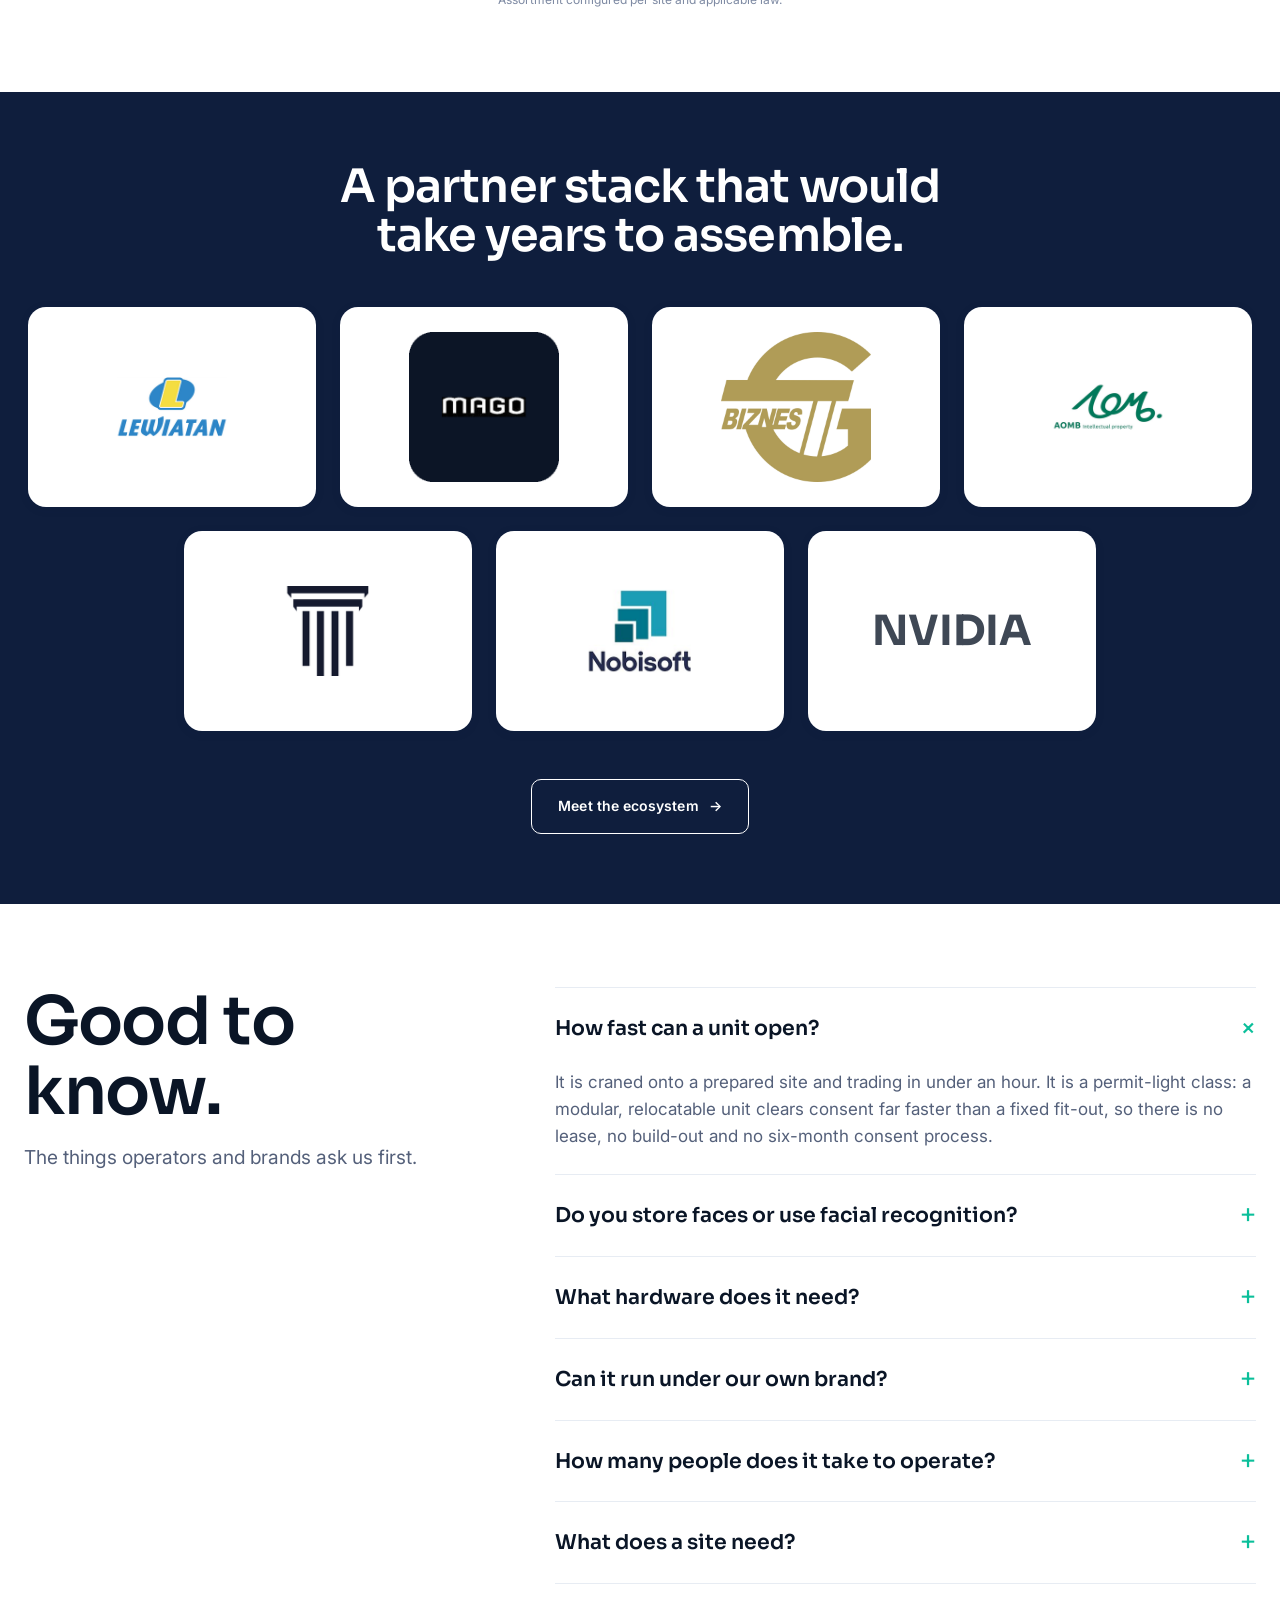
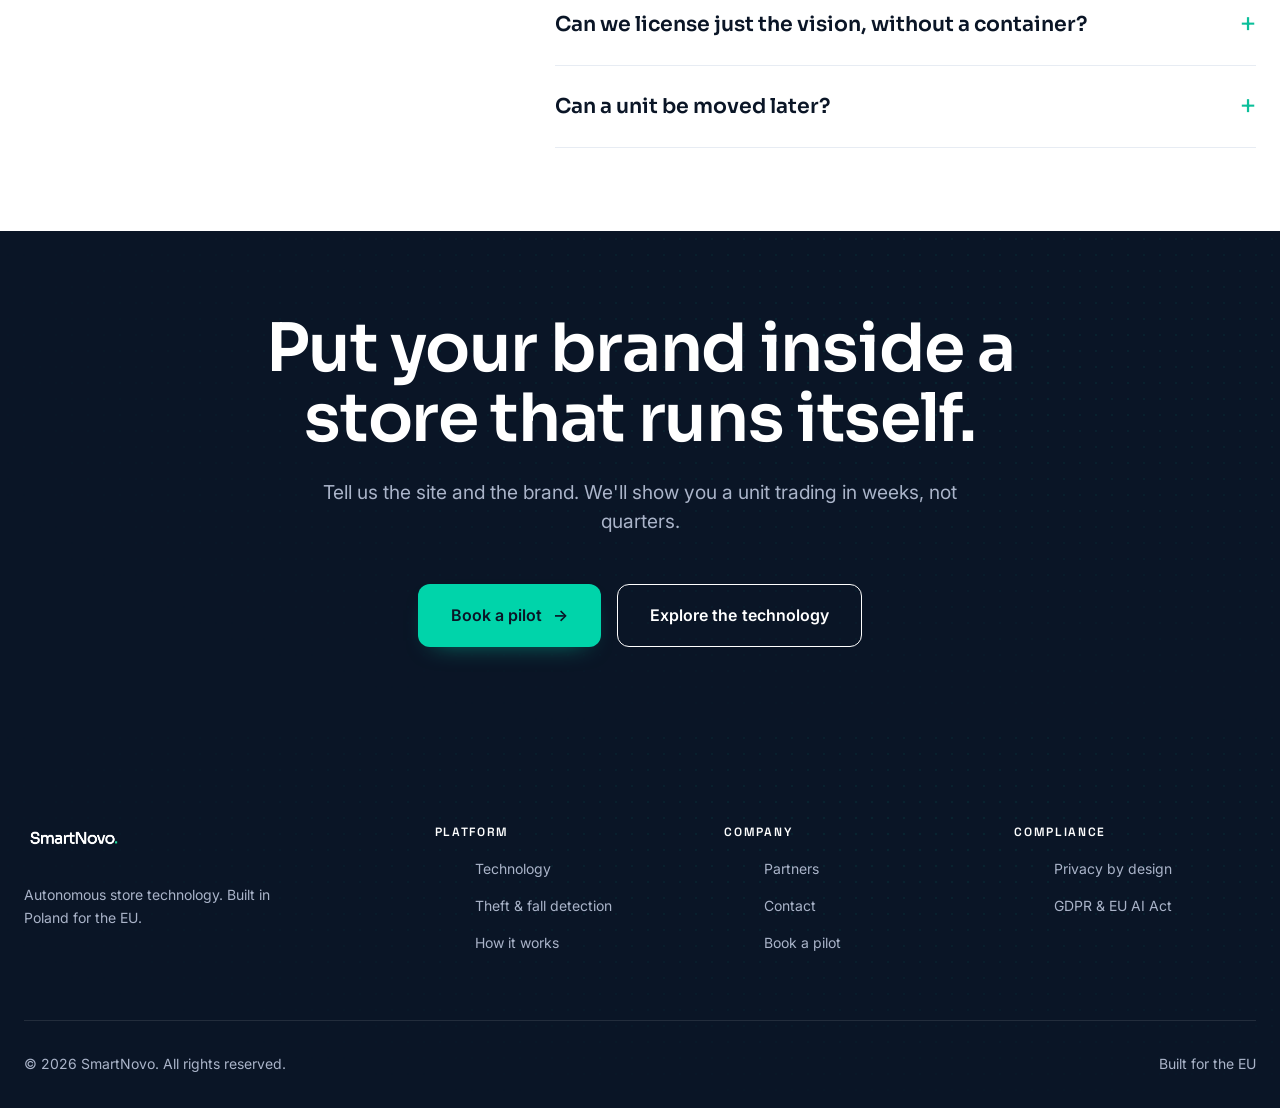
==== commit a46ce148: "Remove legal footnotes and closing home video; partner wall 4+3; restore partner role titles - Remov" ====
--- a/index.html
+++ b/index.html
@@ -97,7 +97,6 @@
            which promotions to run. When stock runs low, it places the order and dispatches a human assistant to
            restock exactly what it asks for.</p>
         <p class="lead" style="margin-top:var(--s3); color:var(--paper)">Humans don't run this store. They work for it.</p>
-        <p class="note-inline">Personalized pricing, where enabled, is shown with the required consumer disclosure.</p>
         <div class="hero__cta" style="margin-top:var(--s4)">
           <a class="btn btn--primary" href="product.html">Explore the technology <span class="arr">→</span></a>
         </div>
@@ -199,9 +198,6 @@
       </div>
     </div>
 
-    <p class="legal-note"><b>How we use these terms:</b> “theft detection” means detection of exit with unpaid goods.
-       “Behaviour recognition” means detection of defined physical events: item handling, falls and unsafe events.
-       The system does not infer intent or emotion.</p>
   </div>
 </section>
 
@@ -242,13 +238,6 @@
   <p class="lead reveal" style="text-align:center; margin:var(--s4) auto 0">Convenience, pharmacy, campus, forecourt or
      resort. The unit is the same, and the brand is yours.</p>
   <p class="note-inline reveal" style="text-align:center">Assortment configured per site and applicable law.</p>
-  <div class="wrap reveal" style="margin-top:var(--s5)">
-    <div class="team-photo float-media">
-      <video autoplay muted loop playsinline data-play-in-view poster="assets/img/unit-render.jpg" preload="metadata" style="width:100%; display:block">
-        <source src="assets/video/brand-reel.mp4" type="video/mp4">
-      </video>
-    </div>
-  </div>
 </section>
 
 <!-- PARTNER MARQUEE -->
--- a/css/style.css
+++ b/css/style.css
@@ -913,3 +913,19 @@
 /* Partner cards are logo + name only */
 .partner-grid .p{ display:flex; flex-direction:column; align-items:flex-start; }
 .partner-grid .p h3{ margin:0; }
+
+/* =========================================================================
+   v11 — PARTNER WALL: 4 tiles on the first row, 3 on the second (desktop)
+   ========================================================================= */
+.partner-logos{ max-width:none; gap:24px; }
+.partner-logos .logo-tile{ width:288px; max-width:46vw; height:200px; padding:24px; }
+.partner-logos .logo-tile img{ max-height:150px; max-width:100%; }
+@media (max-width:1180px){
+  .partner-logos{ max-width:640px; margin-inline:auto; }
+  .partner-logos .logo-tile{ width:296px; }
+}
+@media (max-width:600px){
+  .partner-logos{ max-width:none; gap:12px; }
+  .partner-logos .logo-tile{ width:calc(50% - 6px); max-width:calc(50% - 6px); height:150px; padding:16px; }
+  .partner-logos .logo-tile img{ max-height:100px; }
+}
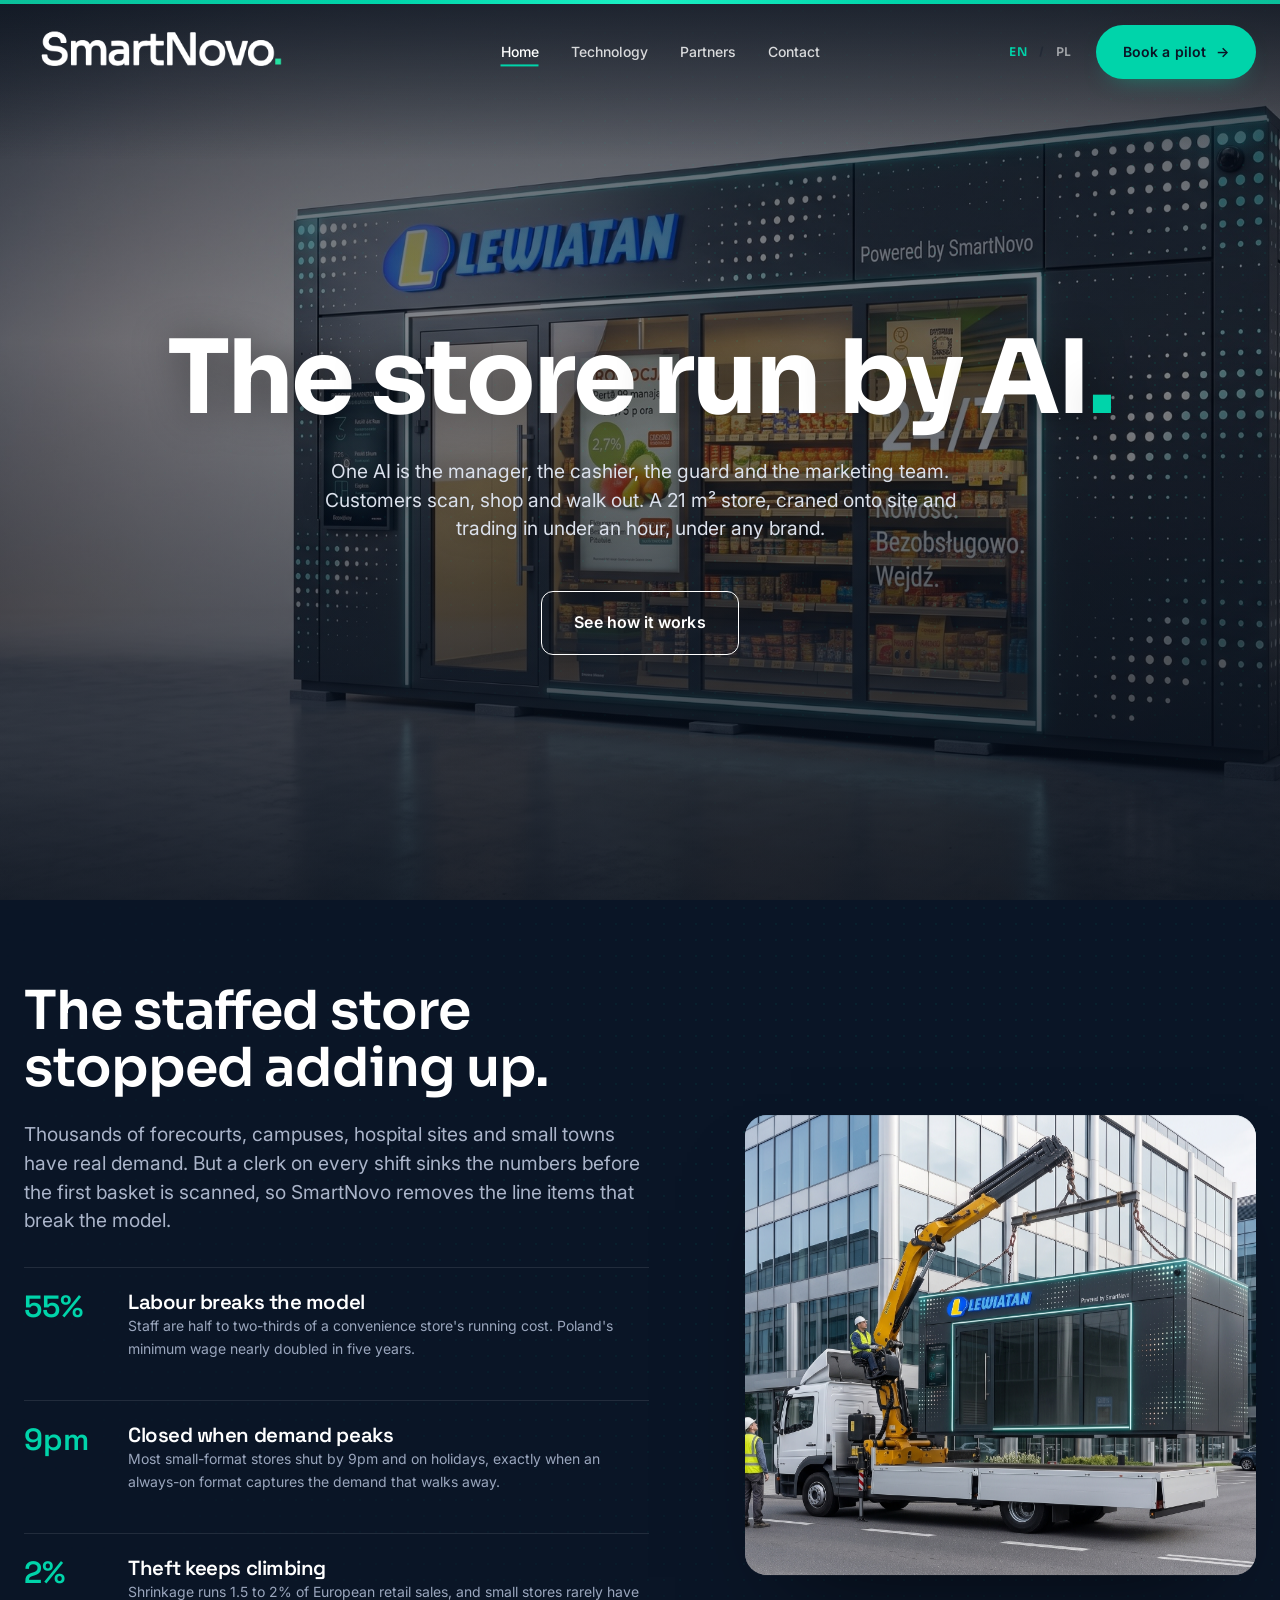
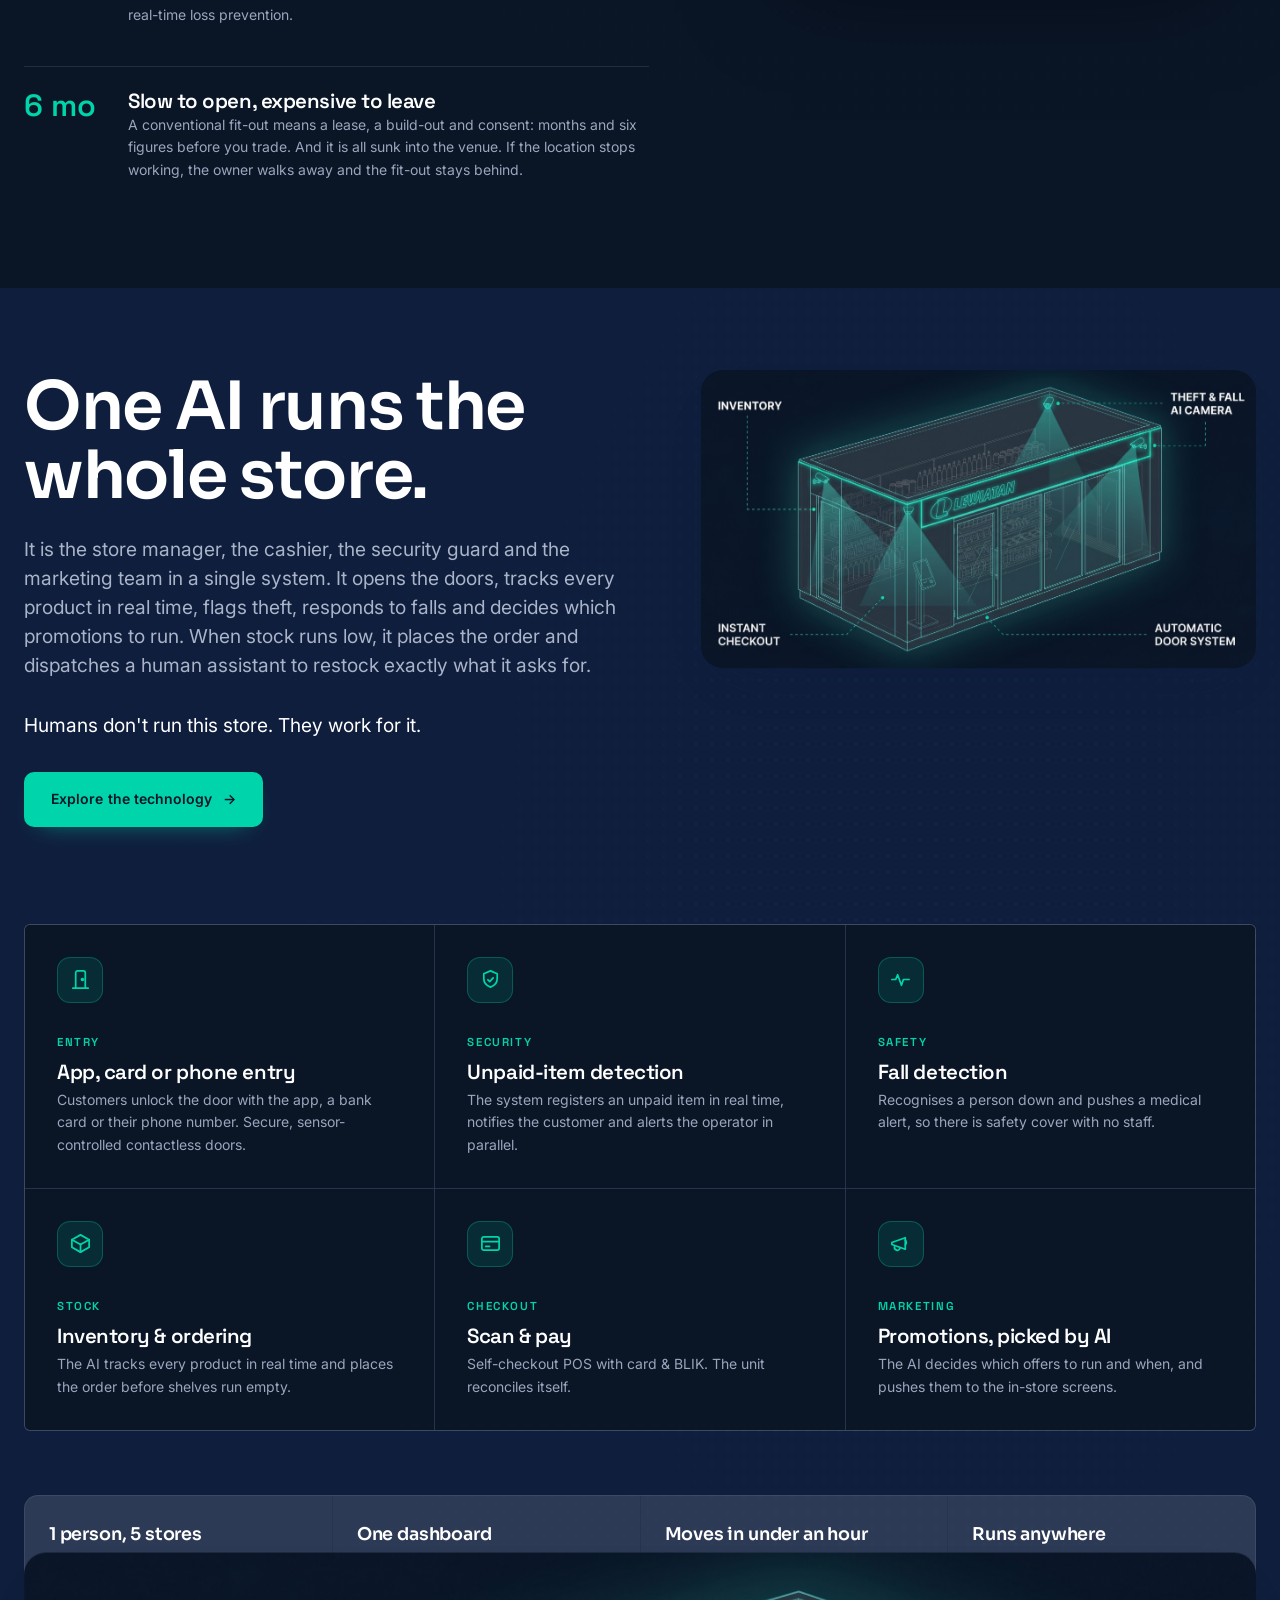
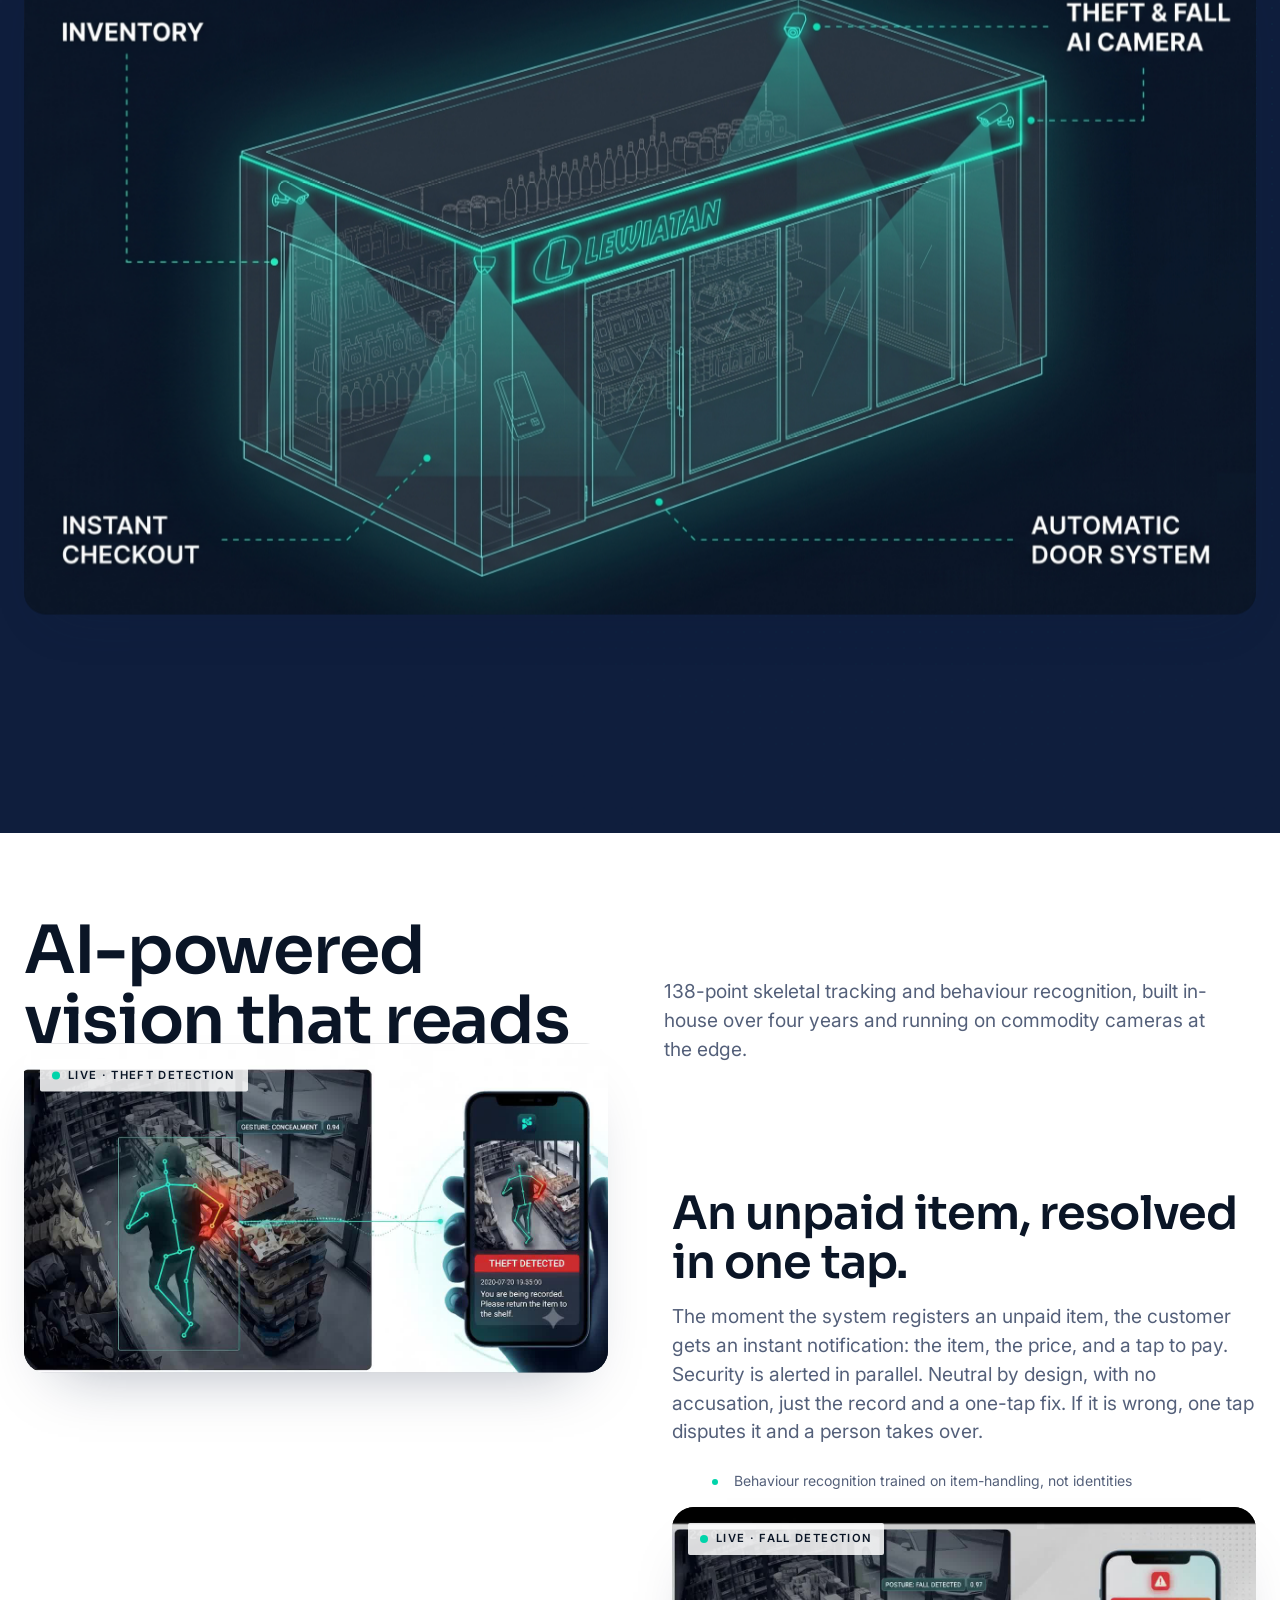
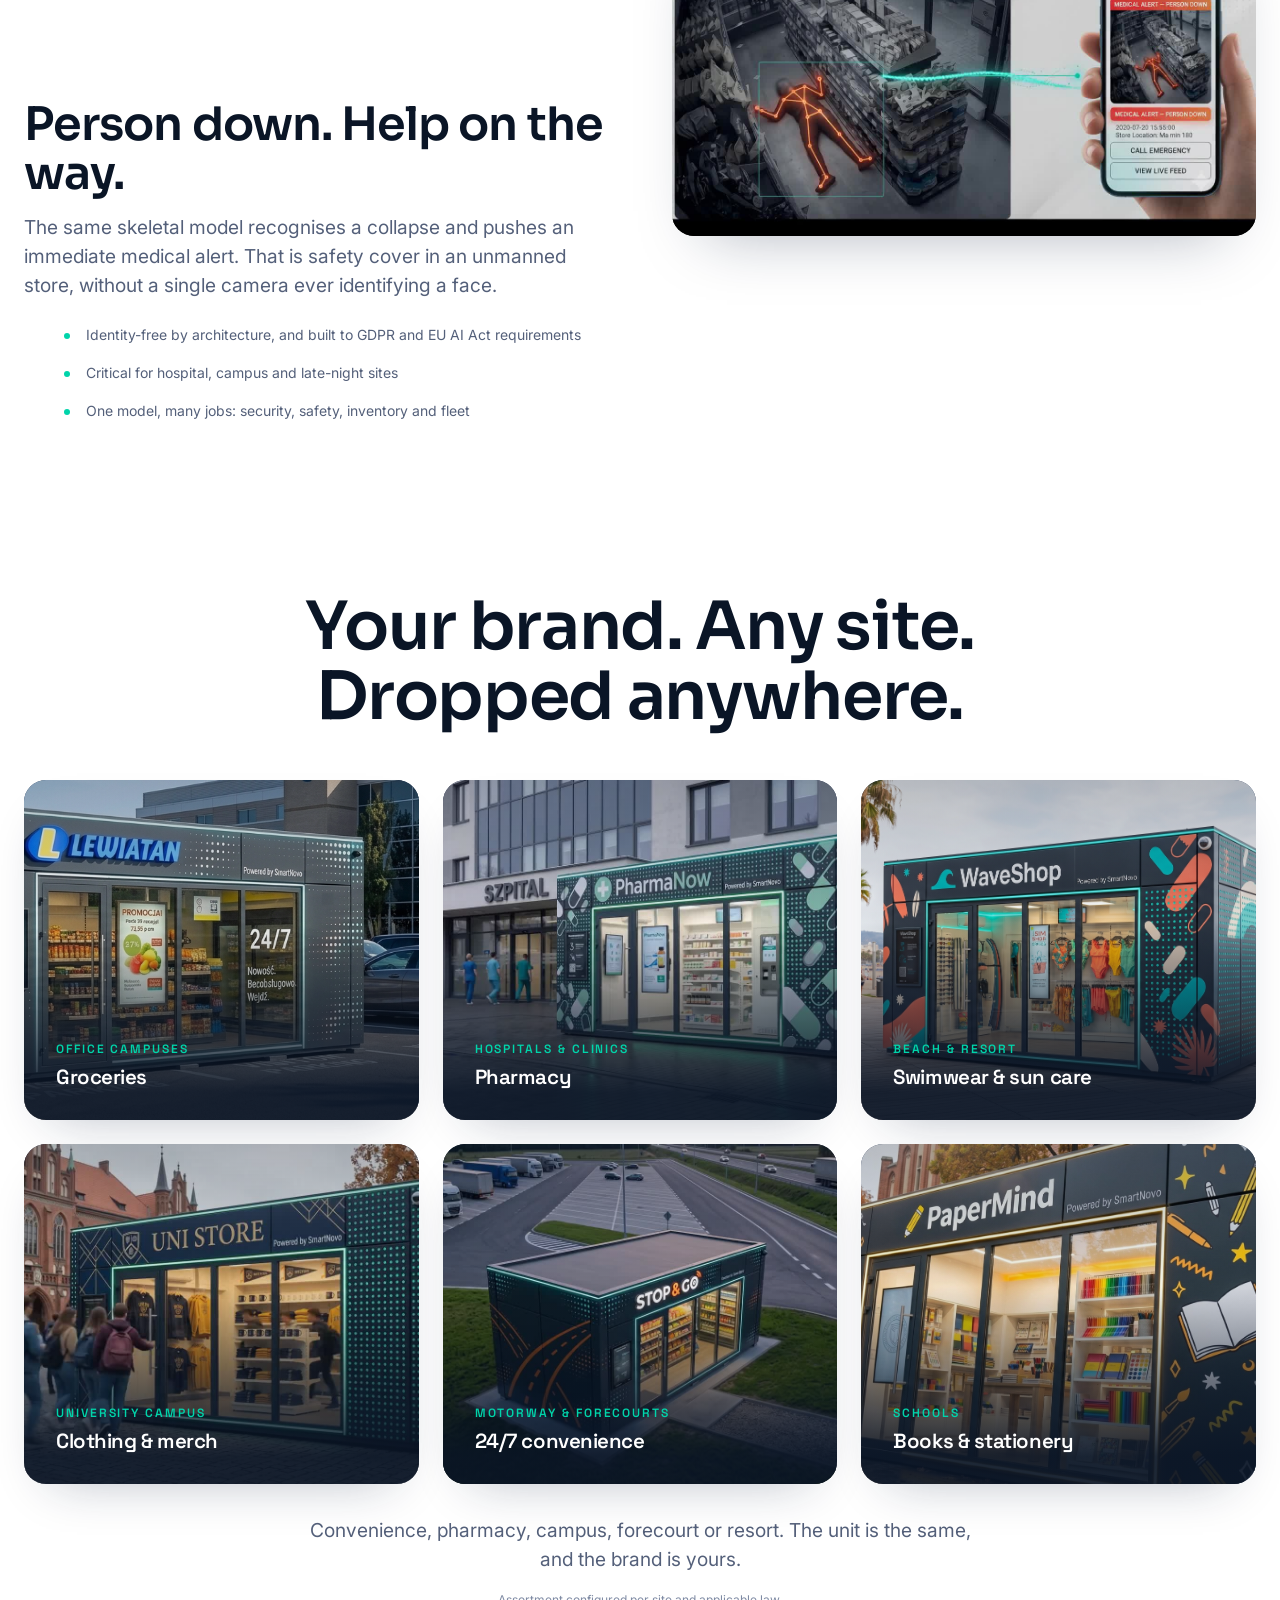
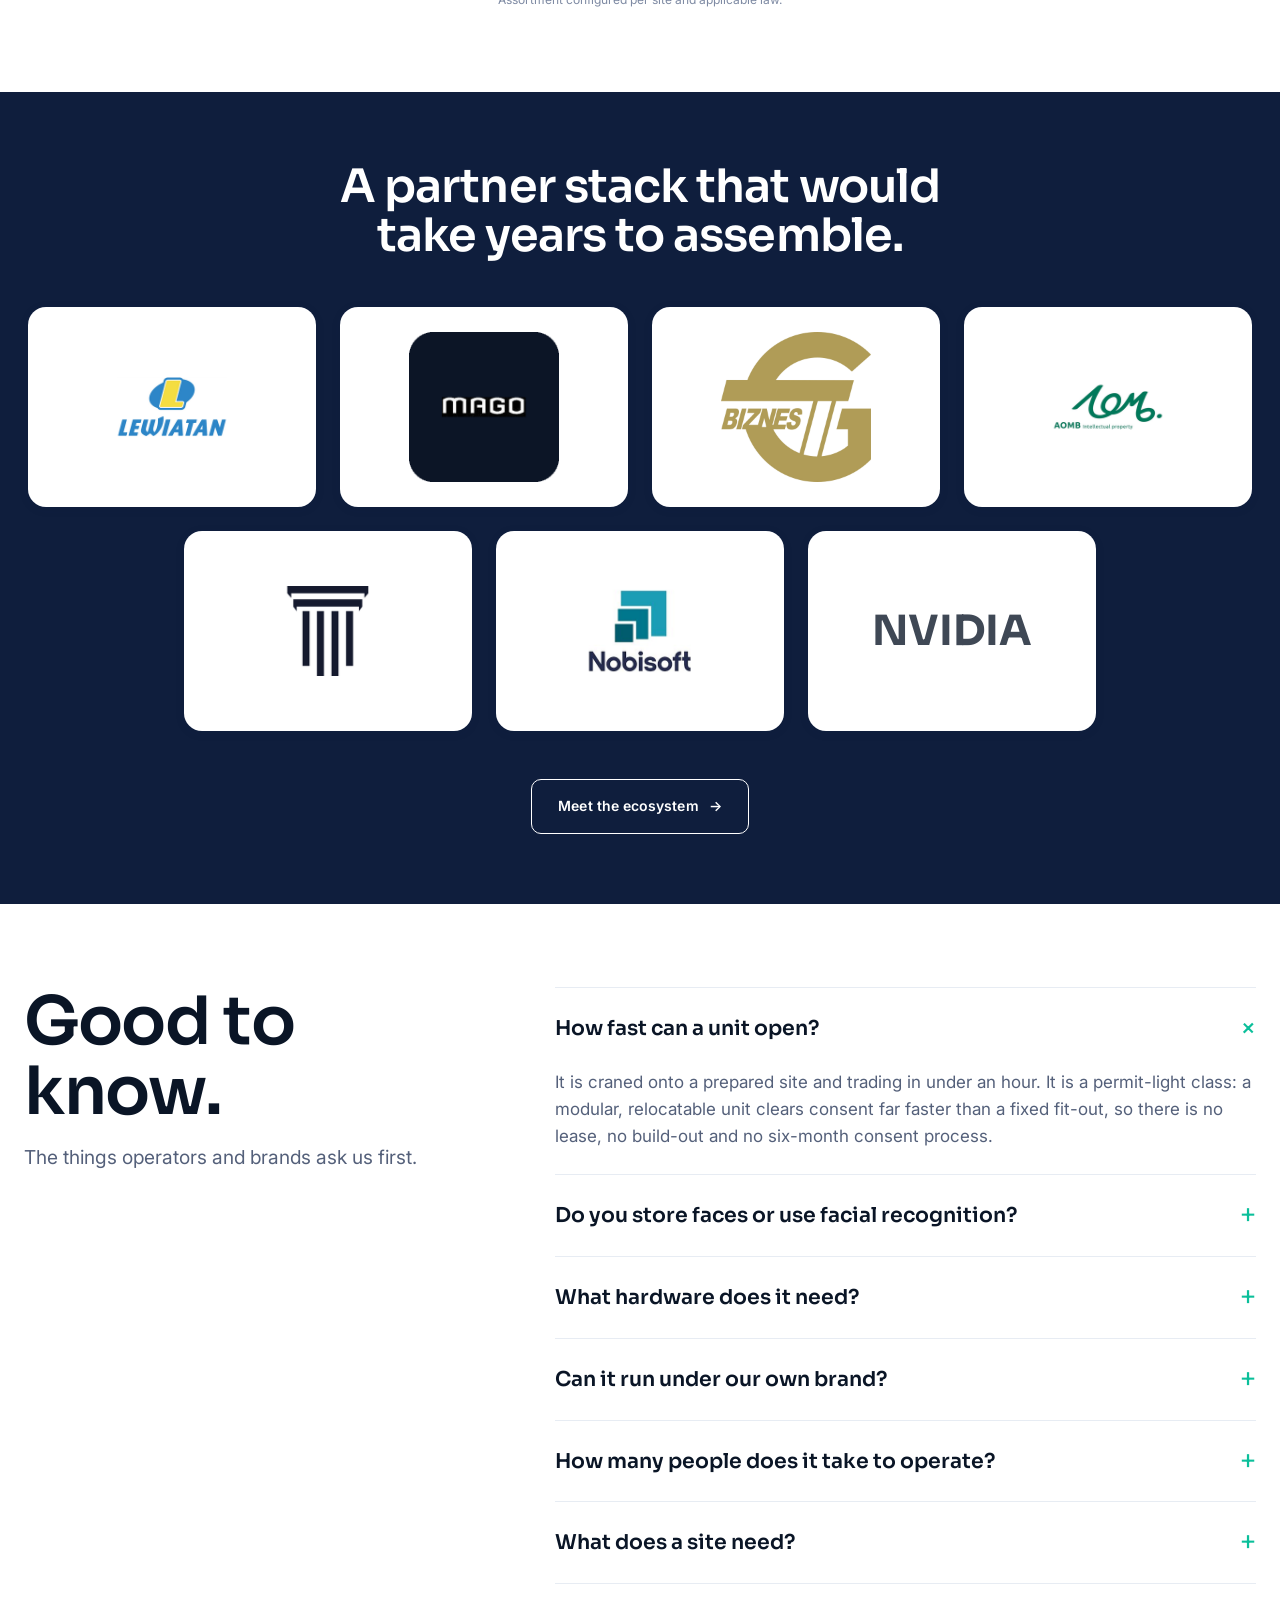
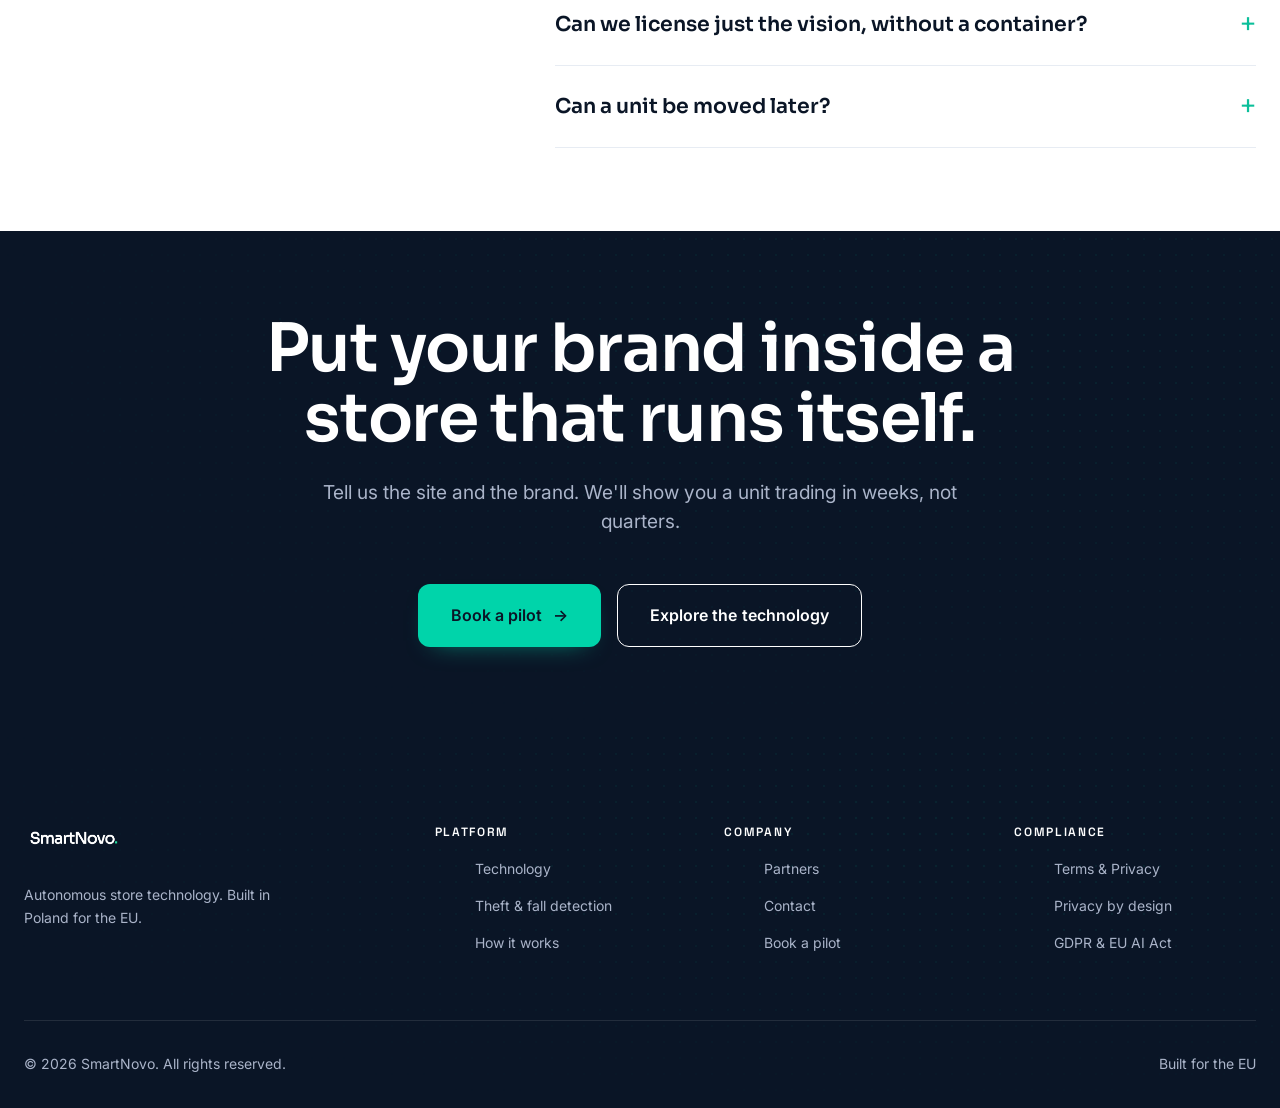
==== commit 3076ba2a: "Add /regulation page embedding Regulamin + Polityka prywatnosci (PL) New clean-URL page at /regulati" ====
--- a/index.html
+++ b/index.html
@@ -336,6 +336,7 @@
         <li><a href="contact.html">Book a pilot</a></li>
       </ul></div>
       <div class="foot-col"><h4>Compliance</h4><ul>
+        <li><a href="regulation/">Terms &amp; Privacy</a></li>
         <li><a href="product.html#privacy">Privacy by design</a></li>
         <li><a href="product.html#privacy">GDPR &amp; EU AI Act</a></li>
       </ul></div>
--- a/css/style.css
+++ b/css/style.css
@@ -929,3 +929,48 @@
   .partner-logos .logo-tile{ width:calc(50% - 6px); max-width:calc(50% - 6px); height:150px; padding:16px; }
   .partner-logos .logo-tile img{ max-height:100px; }
 }
+
+/* =========================================================================
+   v12 — LEGAL / REGULATION PAGE (terms + privacy policy)
+   ========================================================================= */
+.legal-head{ background:#fff; padding-block:calc(var(--s8) + 20px) var(--s4); border-bottom:1px solid var(--line); }
+.legal-head h1{ font-size:clamp(2rem,4vw,3rem); }
+.legal-head p{ color:var(--muted); max-width:70ch; margin-top:var(--s2); }
+.legal-updated{ font-size:var(--fs-sm); color:var(--muted-2); margin-top:var(--s3); }
+
+.legal-tabs{ display:flex; flex-wrap:wrap; gap:8px; margin-top:var(--s4); }
+.legal-tabs button{ font:inherit; font-weight:600; font-size:var(--fs-sm); cursor:pointer;
+  padding:11px 18px; border-radius:999px; border:1px solid var(--line-2); background:#fff; color:var(--muted);
+  transition:background .25s var(--ease), color .25s var(--ease), border-color .25s var(--ease); }
+.legal-tabs button:hover{ border-color:var(--teal); color:var(--ink); }
+.legal-tabs button[aria-selected="true"]{ background:var(--ink); color:#fff; border-color:var(--ink); }
+
+.legal-actions{ display:flex; flex-wrap:wrap; gap:var(--s3) var(--s4); margin:var(--s4) 0 0; font-size:var(--fs-sm); }
+.legal-actions a{ color:var(--teal-dim); font-weight:600; display:inline-flex; align-items:center; gap:7px; }
+.legal-actions a:hover{ text-decoration:underline; }
+
+.legal-doc{ max-width:62rem; margin-inline:auto; color:var(--ink); font-size:1.02rem; line-height:1.72; }
+.legal-doc[hidden]{ display:none; }
+.legal-doc > h1:first-child{ font-size:clamp(1.6rem,2.6vw,2rem); margin-bottom:var(--s4); }
+.legal-doc h2{ font-family:var(--display); font-size:1.3rem; letter-spacing:-.01em; color:var(--ink);
+  margin-top:var(--s5); margin-bottom:var(--s2); scroll-margin-top:110px; }
+.legal-doc p{ margin-bottom:.65em; color:#36414f; }
+.legal-doc p.i1{ margin-left:1.5rem; }
+.legal-doc p.i2{ margin-left:3rem; }
+.legal-doc a{ color:var(--teal-dim); word-break:break-word; }
+.legal-doc a:hover{ text-decoration:underline; }
+.legal-doc .tbl-wrap{ overflow-x:auto; margin:var(--s3) 0 var(--s4); border:1px solid var(--line);
+  border-radius:12px; -webkit-overflow-scrolling:touch; }
+.legal-doc table{ border-collapse:collapse; width:100%; min-width:680px; font-size:.9rem; }
+.legal-doc th,.legal-doc td{ border:1px solid var(--line); padding:10px 13px; text-align:left;
+  vertical-align:top; line-height:1.5; }
+.legal-doc th{ background:var(--paper-2); font-weight:600; color:var(--ink);
+  position:sticky; top:0; }
+.legal-doc tr:nth-child(even) td{ background:#fafbfc; }
+
+@media (max-width:600px){
+  .legal-doc{ font-size:.98rem; }
+  .legal-doc p.i1{ margin-left:.9rem; }
+  .legal-doc p.i2{ margin-left:1.7rem; }
+  .legal-doc h2{ font-size:1.15rem; }
+}
